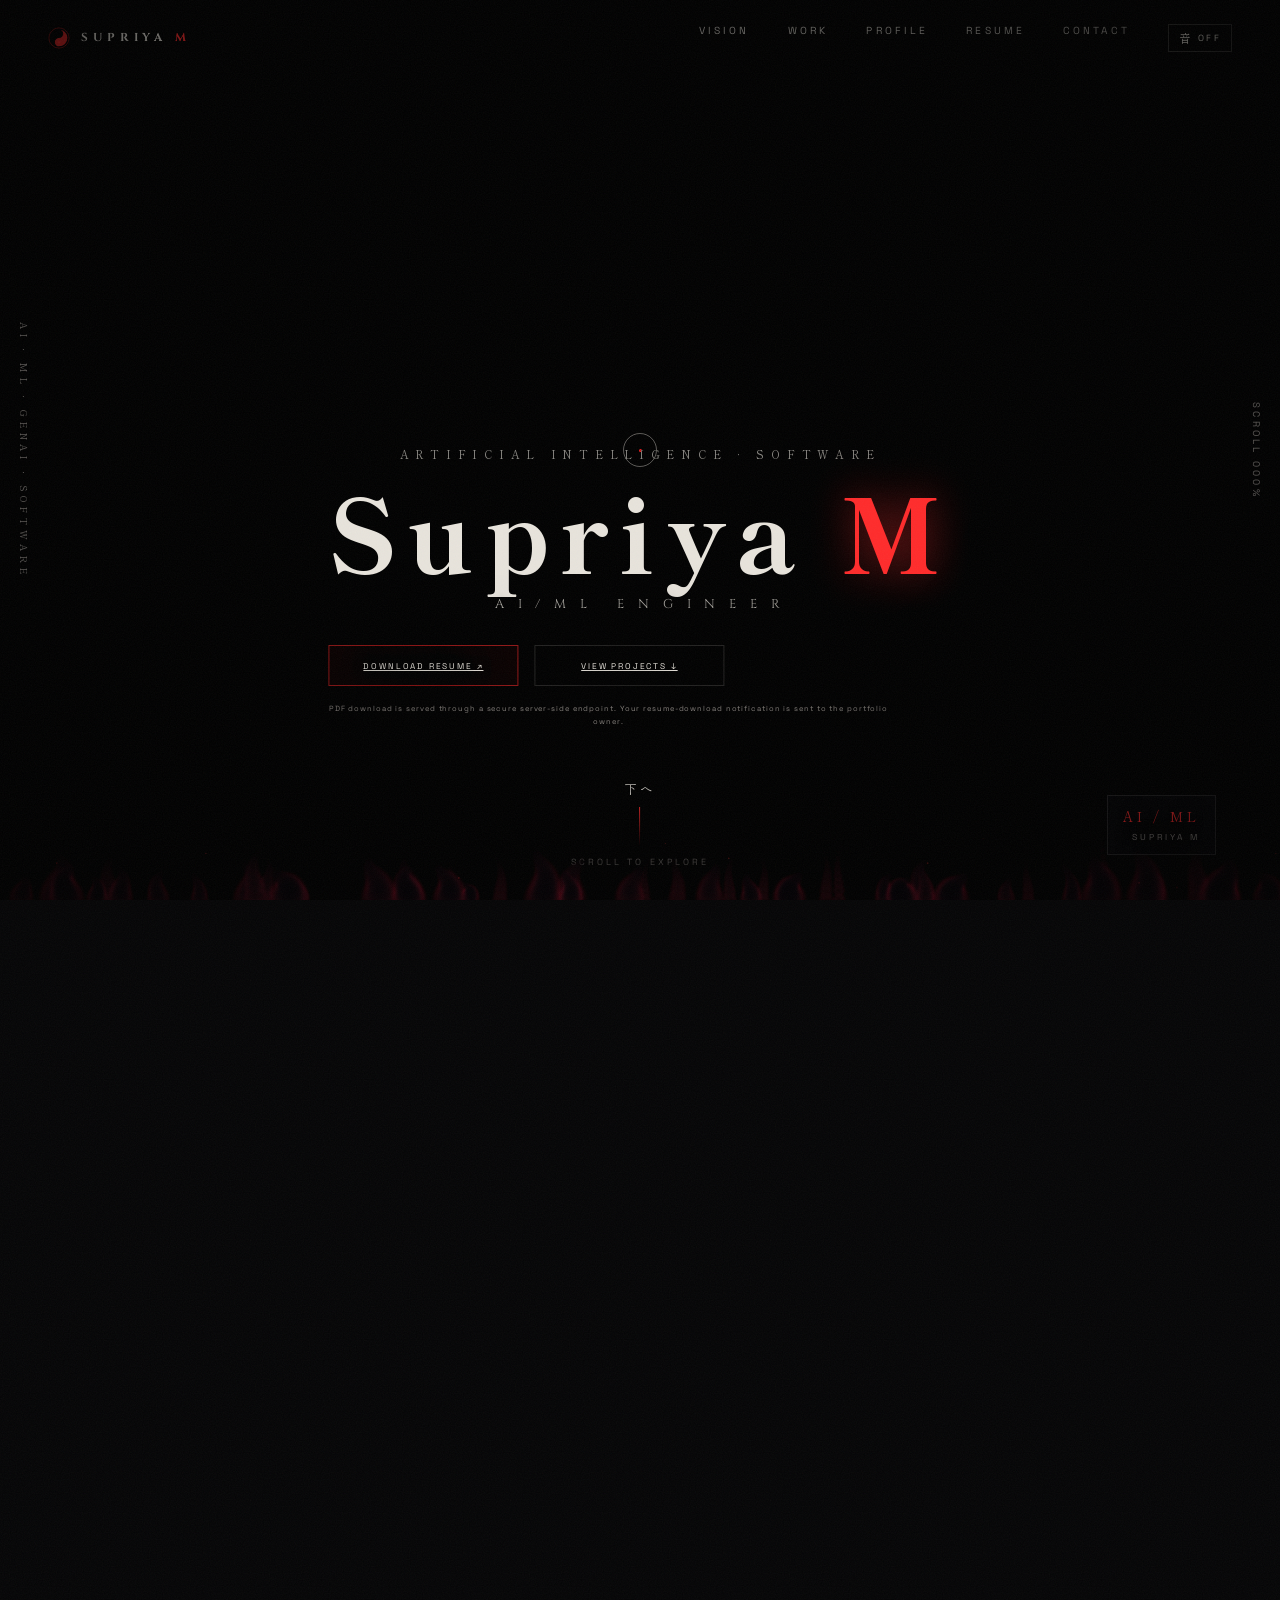
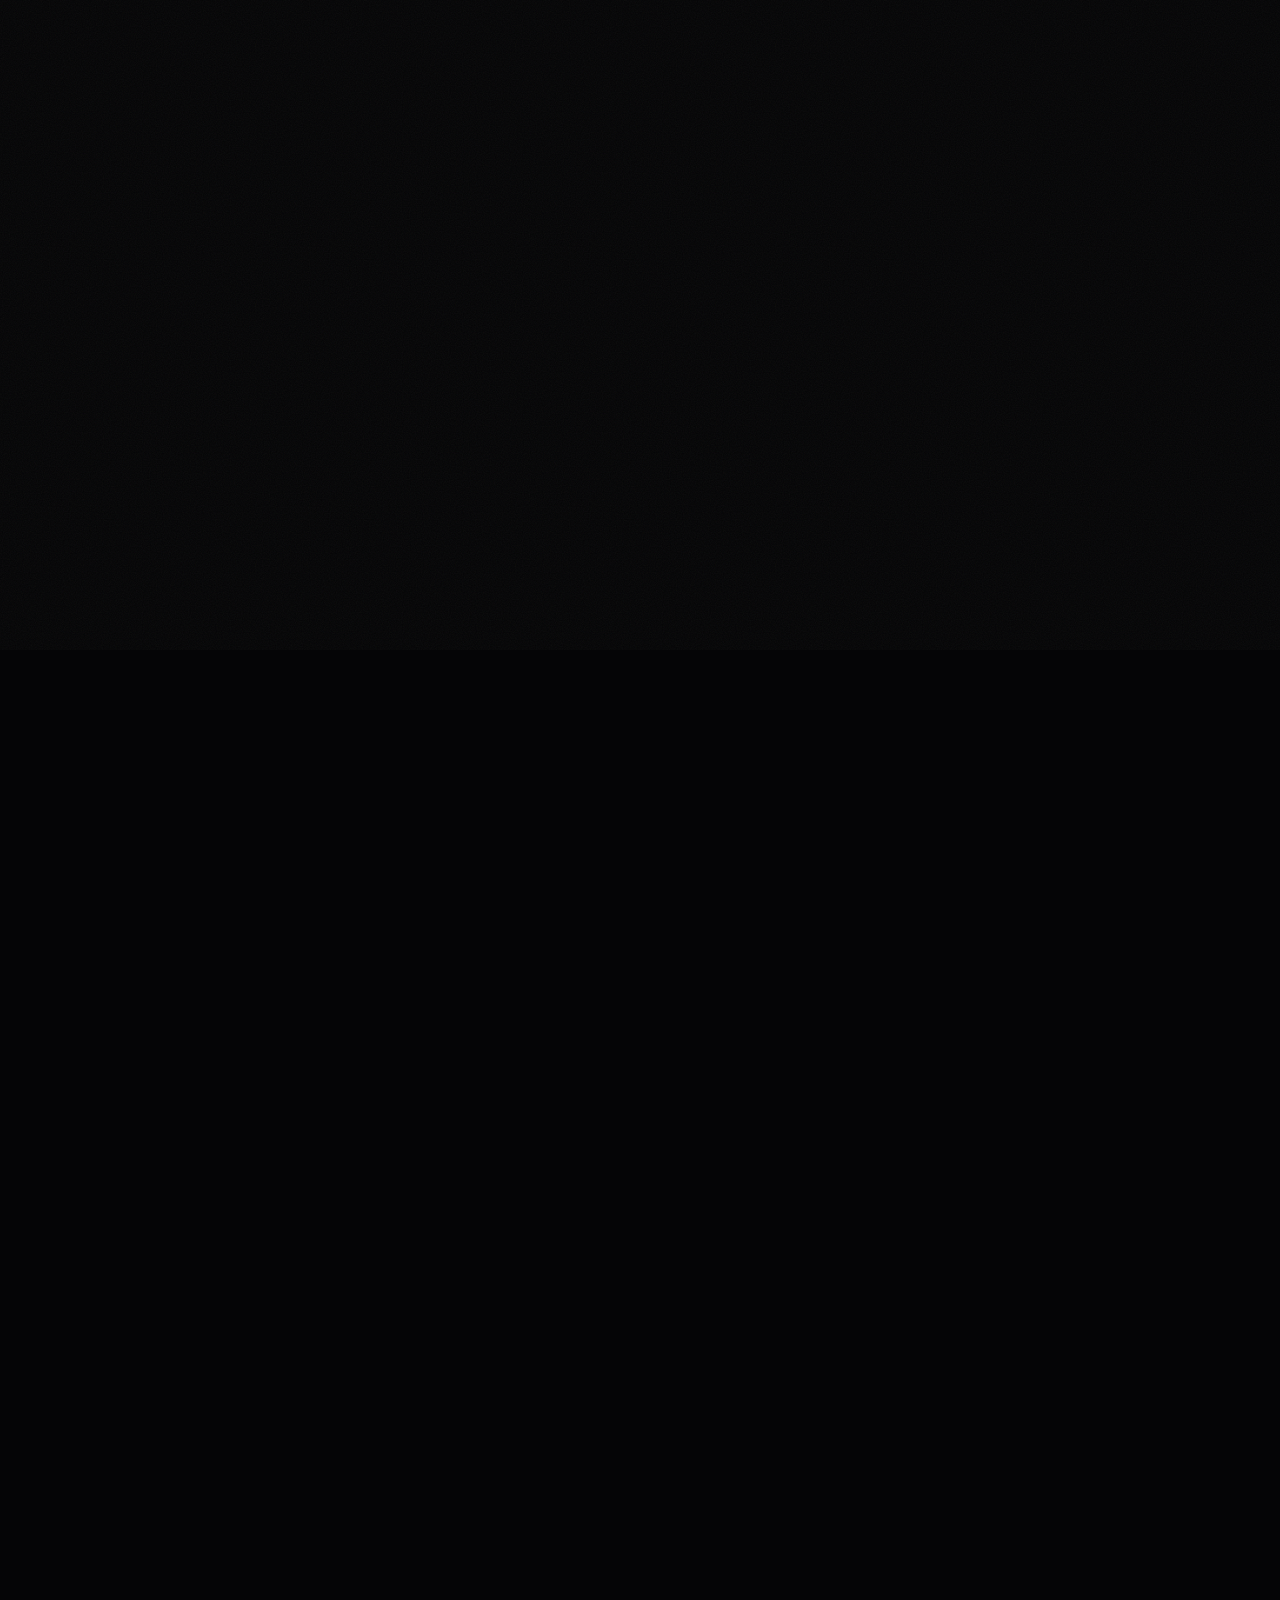
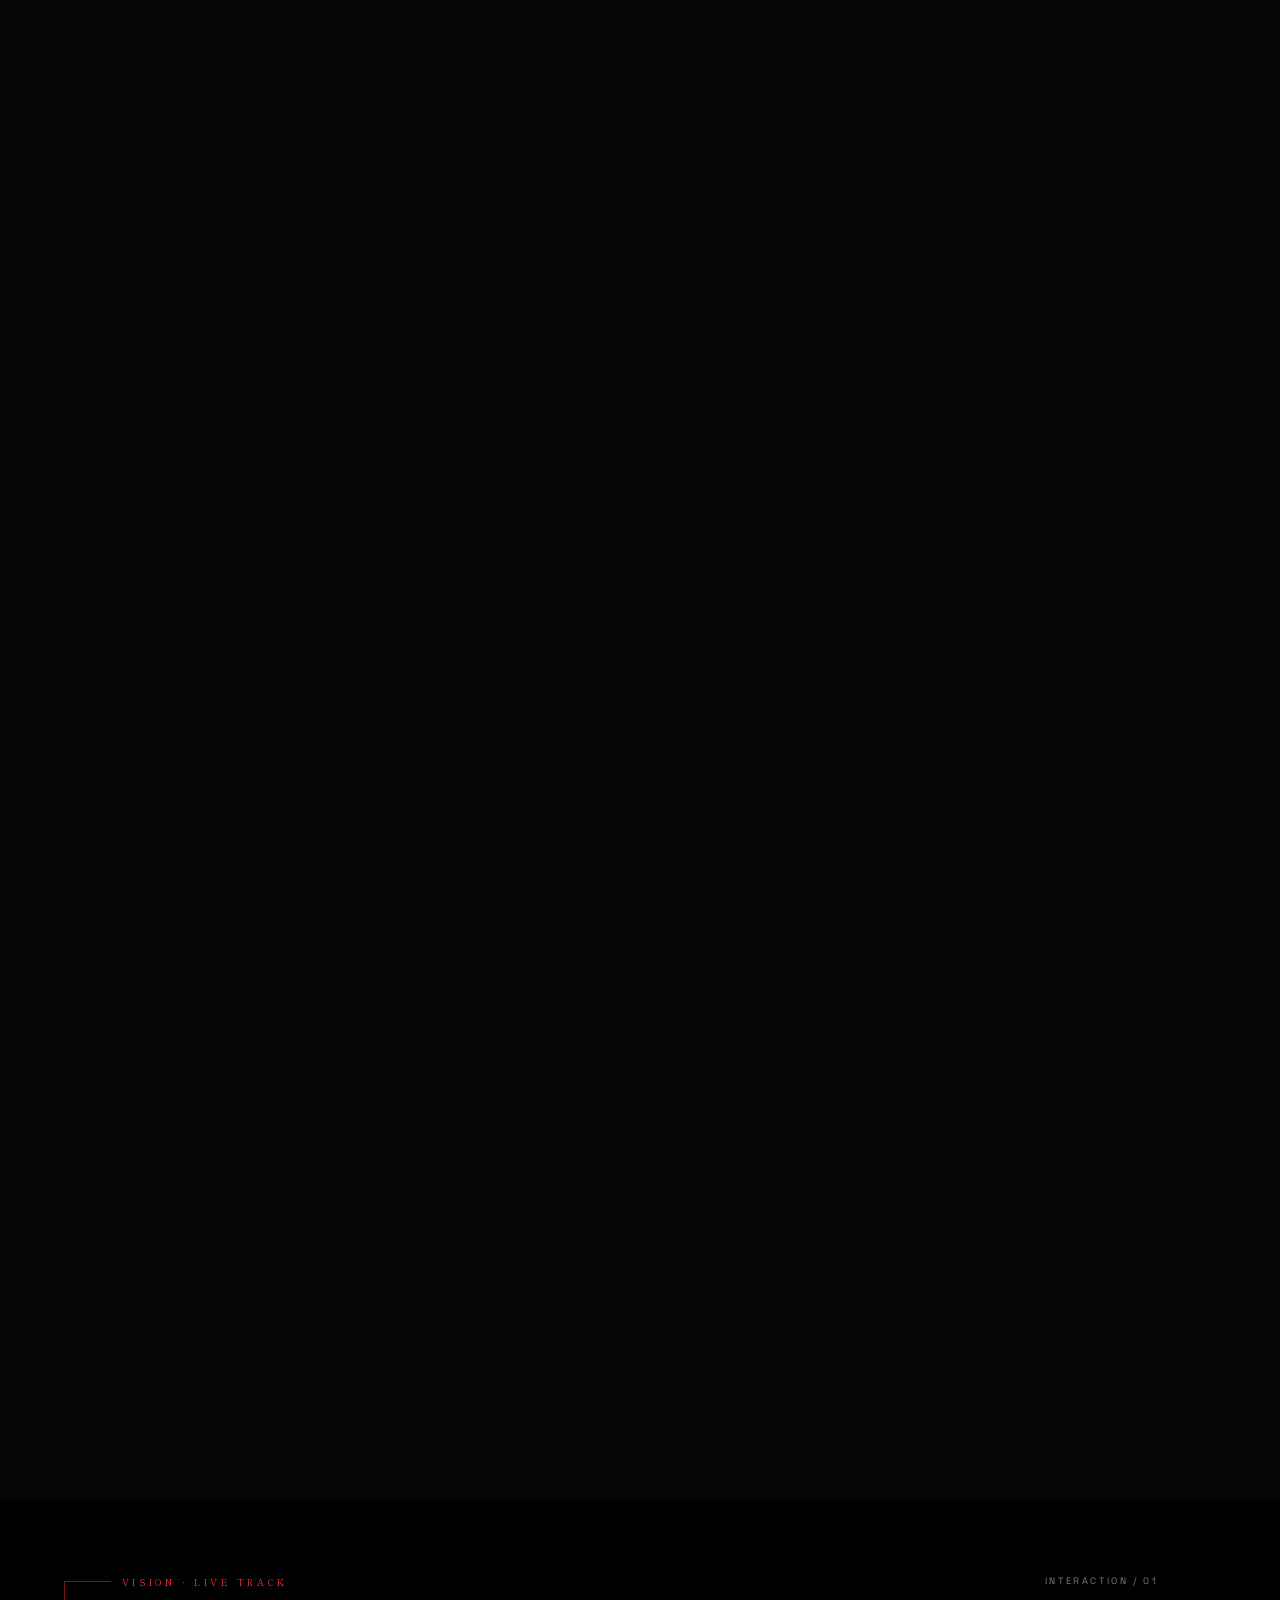
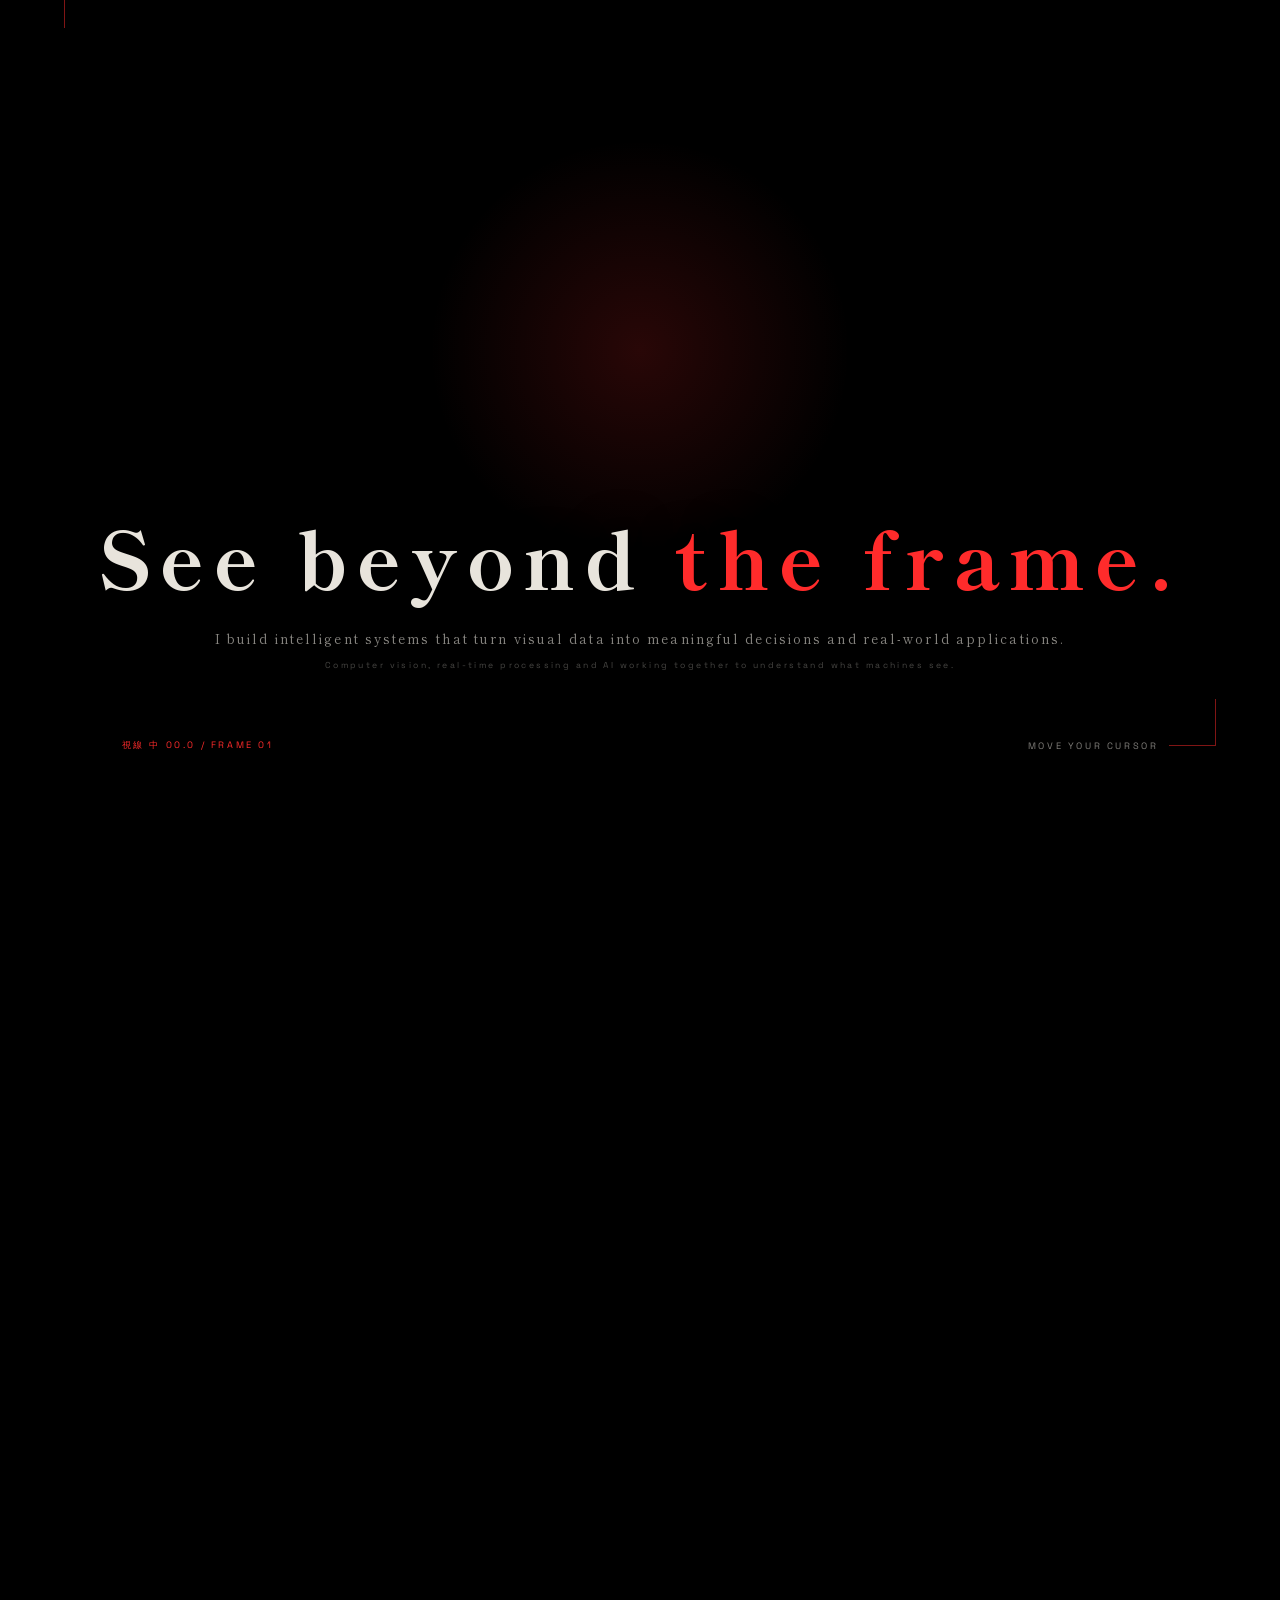
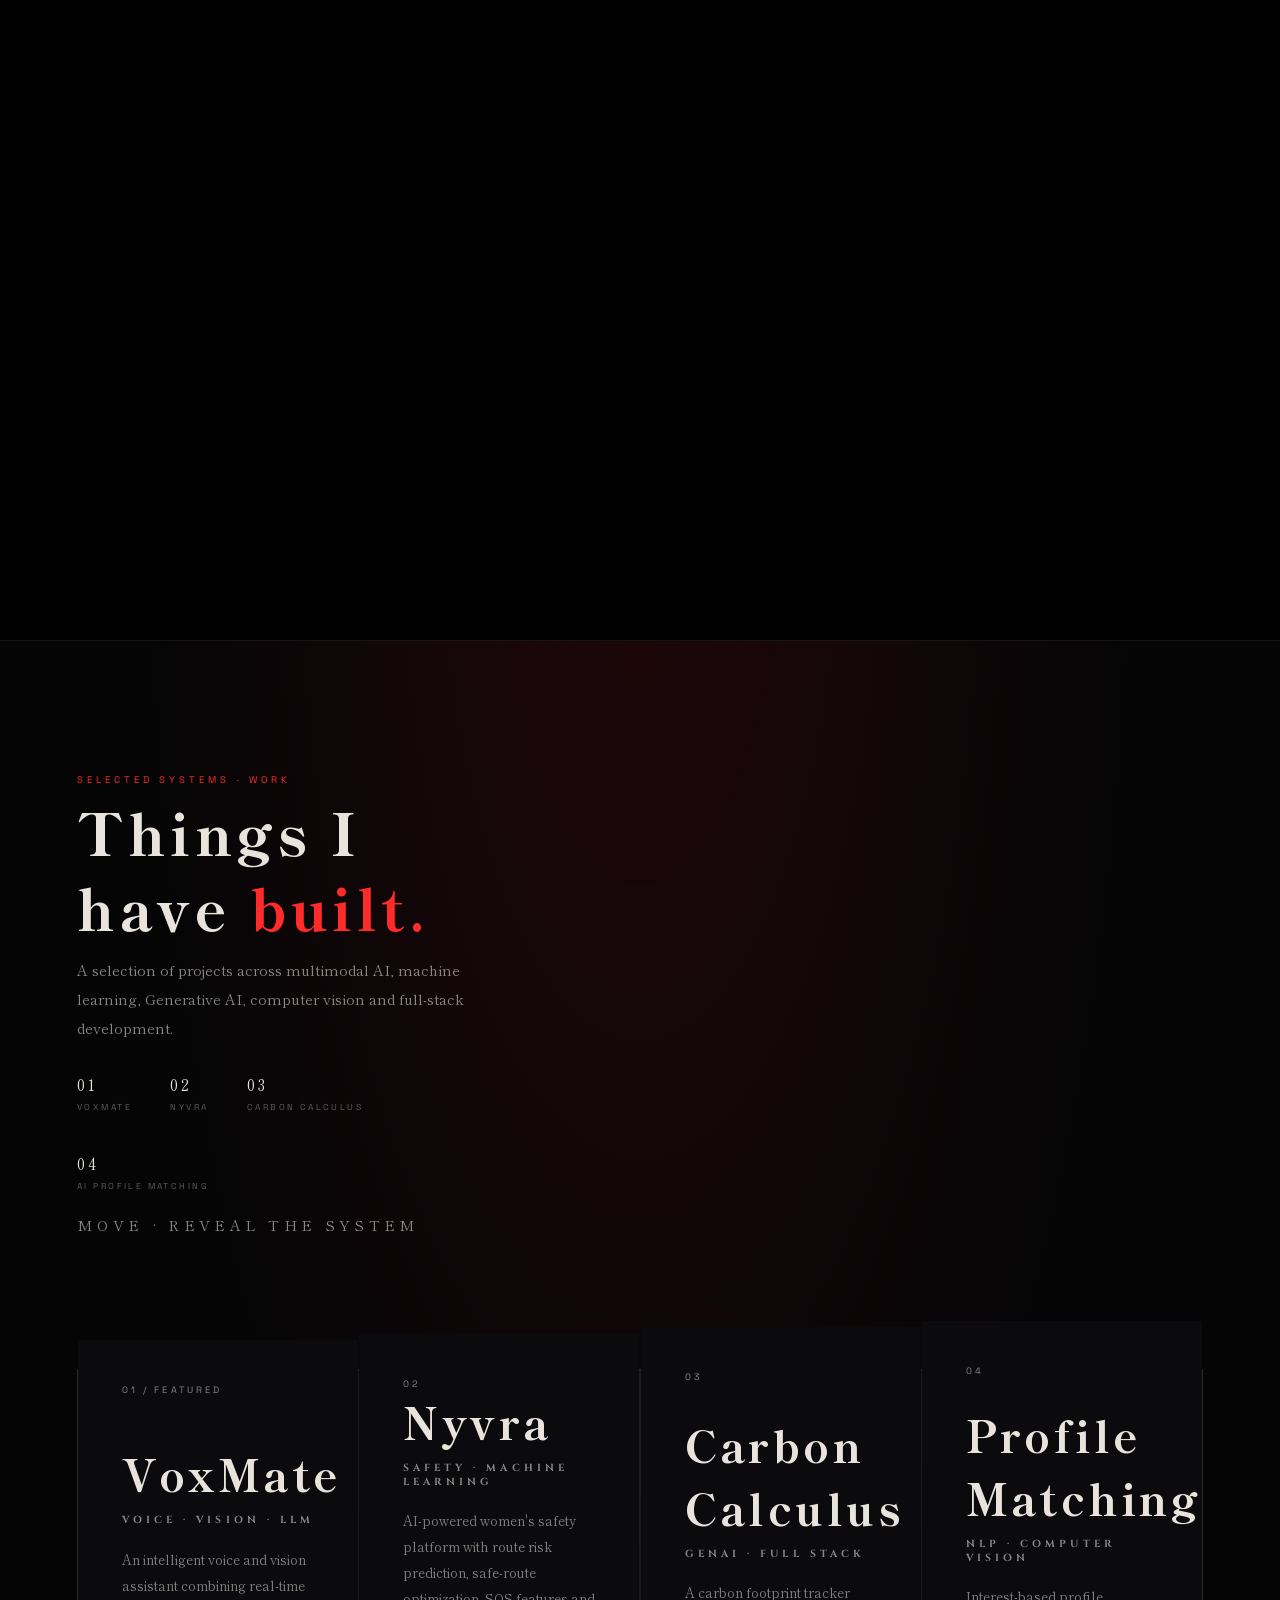
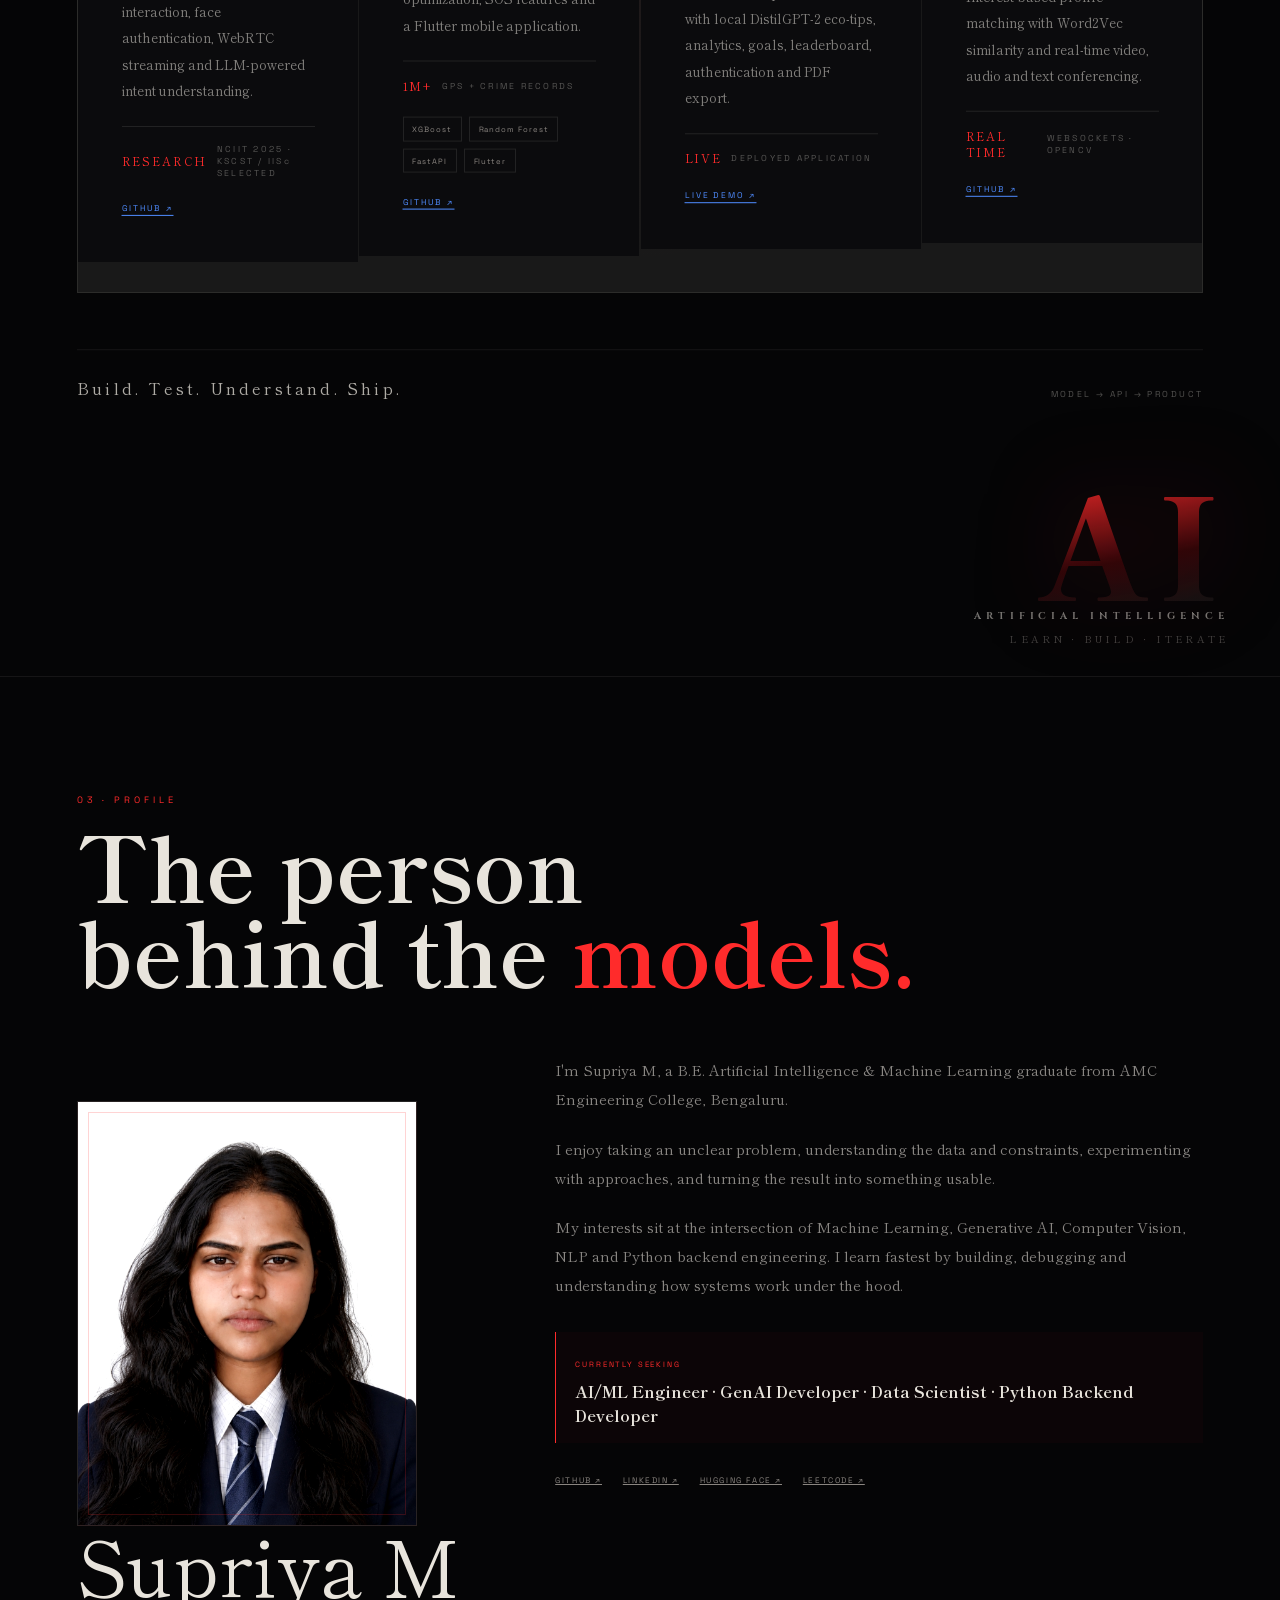
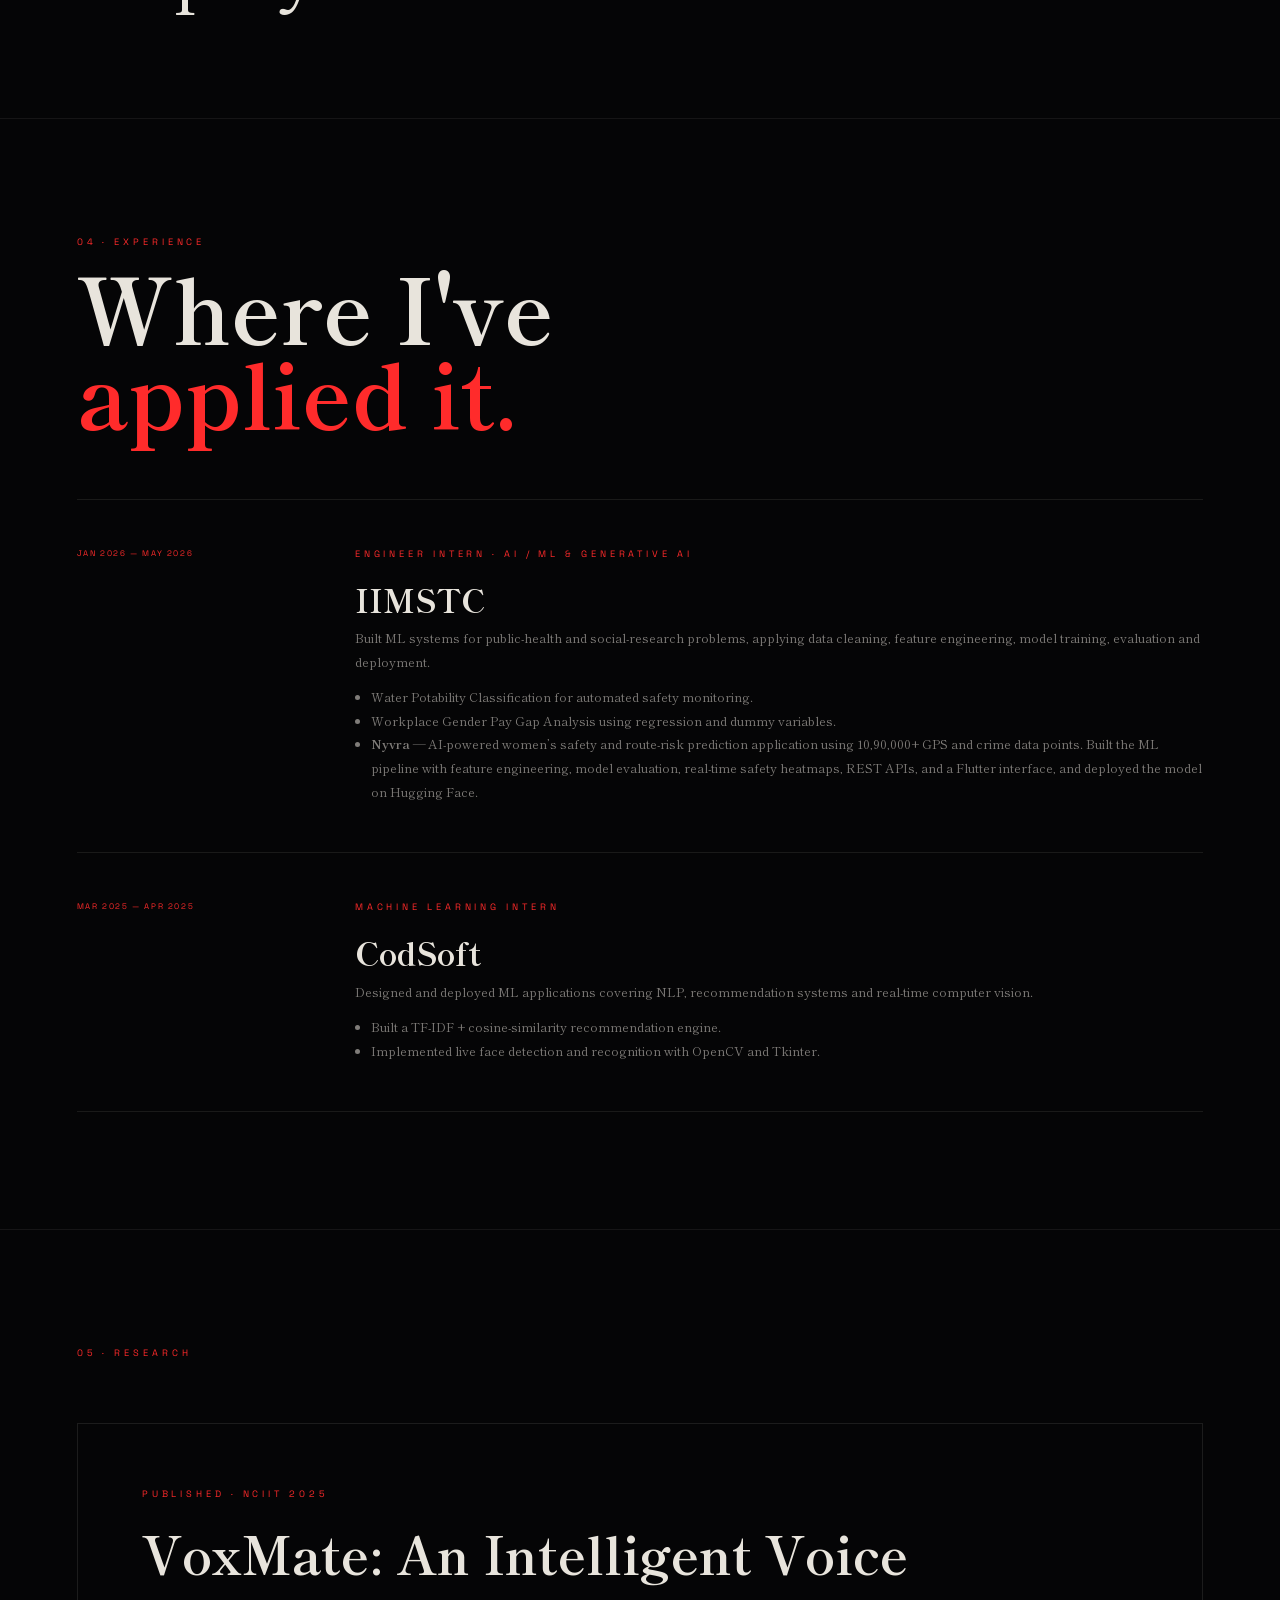
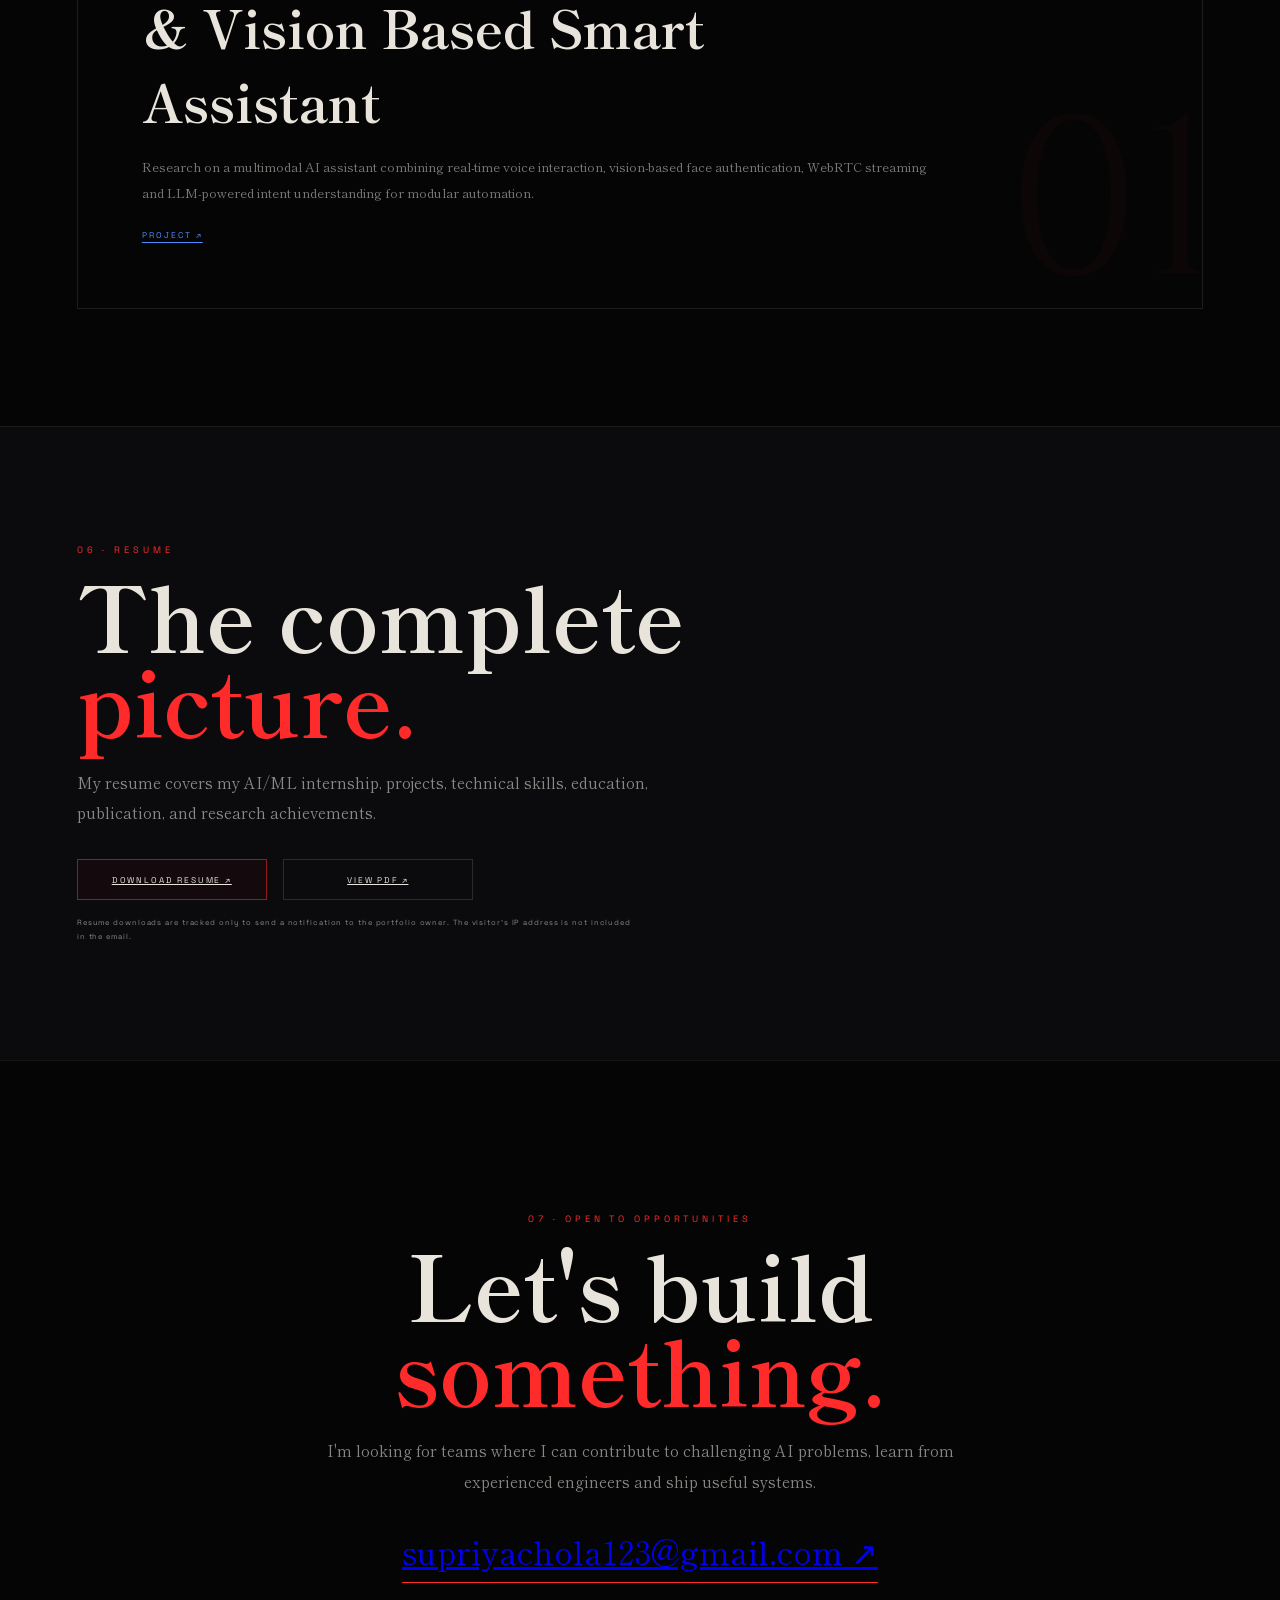
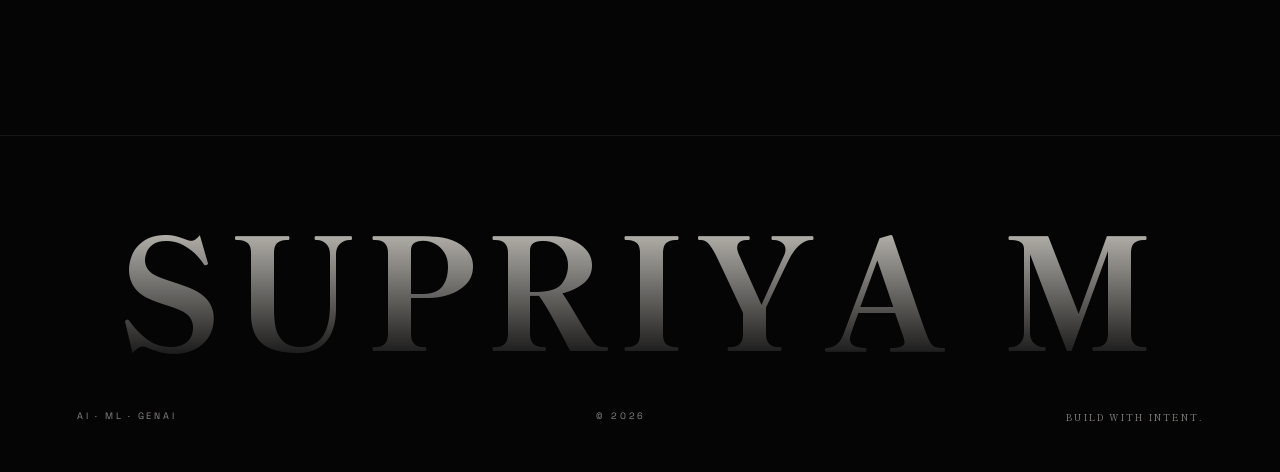
==== index.html @ 842343cf "Add files via upload" ====
<!DOCTYPE html>
<html lang="en">
<head>
  <meta charset="UTF-8" />
  <meta name="viewport" content="width=device-width, initial-scale=1" />
  <title>Supriya M - AI/ML Engineer & GenAI Developer</title>
  <meta name="description" content="Supriya M — AI/ML Engineer and Generative AI Developer building intelligent systems with Python, Machine Learning, GenAI, Computer Vision and NLP." />
  <link rel="preconnect" href="https://fonts.googleapis.com">
  <link rel="preconnect" href="https://fonts.gstatic.com" crossorigin>
  <link href="https://fonts.googleapis.com/css2?family=Shippori+Mincho:wght@400;600;800&family=Zen+Kaku+Gothic+New:wght@300;500;900&family=Cinzel:wght@400;700;900&family=Space+Grotesk:wght@300;400;500&display=swap" rel="stylesheet">
  <link rel="stylesheet" href="style.css" />
  <style>
    /* Portfolio additions — the original cinematic frame engine remains untouched. */
    .portfolio-section{position:relative;z-index:4;padding:clamp(6rem,13vh,10rem) clamp(1.4rem,6vw,6rem);background:var(--ink);border-top:1px solid rgba(232,228,220,.07)}
    .portfolio-wrap{max-width:1150px;margin:auto}
    .portfolio-kicker{font-family:var(--mono);font-size:.58rem;letter-spacing:.42em;color:var(--blood-hot);display:block;margin-bottom:1rem}
    .portfolio-title{font-family:var(--serif);font-size:clamp(3rem,7vw,6.5rem);line-height:.95;margin-bottom:1.5rem}
    .portfolio-title span{color:var(--blood-hot)}
    .portfolio-intro{max-width:650px;color:rgba(232,228,220,.58);font-family:var(--serif);font-size:.95rem;line-height:2}
    .portfolio-grid{display:grid;grid-template-columns:repeat(2,minmax(0,1fr));gap:1px;background:rgba(232,228,220,.09);border:1px solid rgba(232,228,220,.09);margin-top:4rem}
    .portfolio-card{background:var(--ink-2);padding:clamp(1.7rem,3vw,2.7rem);min-height:360px;position:relative;overflow:hidden;transition:background .45s var(--ease),transform .45s var(--ease)}
    .portfolio-card:hover{background:#100b0d;transform:translateY(-4px);z-index:2}
    .portfolio-card:after{content:'';position:absolute;inset:auto -20% -45% 20%;height:70%;background:radial-gradient(circle,rgba(192,18,31,.2),transparent 68%);pointer-events:none}
    .portfolio-card>*{position:relative;z-index:2}
    .portfolio-num{font-family:var(--mono);font-size:.55rem;letter-spacing:.3em;color:var(--smoke)}
    .portfolio-card h3{font-family:var(--serif);font-size:clamp(2rem,4vw,3.2rem);margin:3rem 0 .5rem;line-height:1}
    .portfolio-card .role{font-family:var(--display);font-size:.57rem;letter-spacing:.28em;color:var(--blood-hot)}
    .portfolio-card p{font-family:var(--serif);font-size:.8rem;line-height:2;color:rgba(232,228,220,.54);margin-top:1.2rem}
    .portfolio-tags{display:flex;flex-wrap:wrap;gap:.45rem;margin-top:1.4rem}
    .portfolio-tags span{font-family:var(--mono);font-size:.48rem;letter-spacing:.12em;color:var(--smoke);border:1px solid rgba(232,228,220,.1);padding:.4rem .55rem}
    .portfolio-link{display:inline-block;margin-top:1.5rem;font-family:var(--mono);font-size:.52rem;letter-spacing:.24em;color:#4f8cff;text-decoration:underline;text-decoration-thickness:1px;text-underline-offset:.28rem;border-bottom:0;padding-bottom:.3rem;transition:color .25s ease,opacity .25s ease}
    .portfolio-link:hover{color:#8ab4ff;opacity:1}
    .statline{display:flex;gap:1.8rem;flex-wrap:wrap;margin-top:1.4rem}
    .statline strong{display:block;font-family:var(--display);font-size:1.15rem;color:var(--bone)}
    .statline span{font-family:var(--mono);font-size:.48rem;letter-spacing:.14em;color:var(--smoke)}
    .profile-grid{display:grid;grid-template-columns:.75fr 1.25fr;gap:7vw;margin-top:4rem}
    .profile-big{font-family:var(--serif);font-size:clamp(2.8rem,6vw,6rem);line-height:.98}
    .profile-big span{color:var(--blood-hot)}
    .profile-photo{margin-top:2.8rem;width:min(100%,340px);aspect-ratio:4/5;overflow:hidden;border:1px solid rgba(232,228,220,.12);position:relative;background:linear-gradient(145deg,rgba(192,18,31,.08),rgba(255,255,255,.015))}
    .profile-photo::before{content:'';position:absolute;inset:10px;border:1px solid rgba(255,43,43,.2);pointer-events:none;z-index:2}
    .profile-photo img{width:100%;height:100%;display:block;object-fit:cover;filter:grayscale(.12) contrast(1.06);}
    .profile-photo .photo-placeholder{position:absolute;inset:0;display:grid;place-items:center;font-family:var(--mono);font-size:.5rem;letter-spacing:.28em;color:rgba(232,228,220,.35)}

    .profile-copy{color:rgba(232,228,220,.58);font-family:var(--serif);font-size:.9rem;line-height:2;margin-bottom:1.3rem}
    .profile-meta{border-left:1px solid var(--blood-hot);padding:1rem 1.2rem;margin-top:2rem;background:rgba(192,18,31,.035)}
    .profile-meta small{font-family:var(--mono);font-size:.48rem;letter-spacing:.24em;color:var(--blood-hot)}
    .profile-meta strong{display:block;font-family:var(--serif);font-size:1rem;margin-top:.45rem}
    .profile-links{display:flex;gap:1.3rem;flex-wrap:wrap;margin-top:2rem}
    .profile-links a{font-family:var(--mono);font-size:.5rem;letter-spacing:.2em;color:var(--smoke)}
    .profile-links a:hover{color:var(--blood-hot)}
    .experience-list{margin-top:4rem;border-top:1px solid rgba(232,228,220,.09)}
    .experience-item{display:grid;grid-template-columns:230px 1fr;gap:3rem;padding:3rem 0;border-bottom:1px solid rgba(232,228,220,.09)}
    .experience-date{font-family:var(--mono);font-size:.5rem;letter-spacing:.2em;color:var(--blood-hot)}
    .experience-item h3{font-family:var(--serif);font-size:2rem;margin:.35rem 0}
    .experience-item p,.experience-item li{font-family:var(--serif);font-size:.78rem;line-height:1.9;color:rgba(232,228,220,.54)}
    .experience-item ul{padding-left:1rem;margin-top:.7rem}
    .research-box{margin-top:4rem;border:1px solid rgba(232,228,220,.1);padding:clamp(2rem,5vw,4rem);position:relative;overflow:hidden}
    .research-box:after{content:'01';position:absolute;right:-1rem;bottom:-3rem;font-family:var(--display);font-size:14rem;color:rgba(255,43,43,.035)}
    .research-box h3{font-family:var(--serif);font-size:clamp(1.8rem,4vw,3.4rem);max-width:780px;margin:1rem 0}
    .research-box p{font-family:var(--serif);font-size:.8rem;line-height:2;color:rgba(232,228,220,.54);max-width:800px}
    .contact-section{text-align:center;min-height:75vh;display:grid;place-items:center}
    .contact-email{display:inline-block;font-family:var(--serif);font-size:clamp(1.2rem,3vw,2rem);margin-top:2rem;border-bottom:1px solid var(--blood-hot);padding-bottom:.5rem}
    .contact-email:hover{color:var(--blood-hot)}
    @media(max-width:820px){
      .portfolio-grid,.profile-grid{grid-template-columns:1fr}
      .experience-item{grid-template-columns:1fr;gap:1rem}
    }
  
    .resume-actions{display:flex;gap:1rem;flex-wrap:wrap;margin-top:2rem}
    .resume-btn{display:inline-flex;align-items:center;justify-content:center;gap:.65rem;
      min-width:190px;padding:.9rem 1.2rem;border:1px solid rgba(255,43,43,.55);
      color:var(--bone);font-family:var(--mono);font-size:.52rem;letter-spacing:.22em;
      text-transform:uppercase;background:rgba(192,18,31,.05);transition:all .35s var(--ease)}
    .resume-btn:hover{background:var(--blood);border-color:var(--blood-hot);color:#fff;transform:translateY(-2px)}
    .resume-btn--ghost{border-color:rgba(232,228,220,.15);background:transparent}
    .resume-note{font-family:var(--mono);font-size:.47rem;letter-spacing:.12em;color:var(--smoke);
      margin-top:1rem;line-height:1.8;max-width:560px}
    .resume-section{background:var(--ink-2)}
    .resume-section .portfolio-title{max-width:900px}

  </style>
</head>
<body>

<div class="loader" id="loader">
  <div class="loader__inner">
    <div class="loader__glyph">AI</div>
    <div class="loader__bar"><span id="loaderFill"></span></div>
    <div class="loader__meta">
      <span>SUPRIYA M / INITIALIZING</span>
      <span id="loaderPct">00</span>
    </div>
  </div>
</div>

<div class="grain" aria-hidden="true"></div>
<div class="vignette" aria-hidden="true"></div>
<div class="scanlines" aria-hidden="true"></div>

<div class="amaterasu-bed" aria-hidden="true"></div>
<canvas class="amaterasu" id="amaterasuCanvas" aria-hidden="true"></canvas>

<div class="storm" aria-hidden="true">
  <div class="storm__flash" id="stormFlash"></div>
  <svg class="storm__bolt" id="stormBolt" viewBox="0 0 1000 1000" preserveAspectRatio="none">
    <path id="boltPath" d="" fill="none" stroke="#fff" stroke-width="2" stroke-linejoin="round" stroke-linecap="round"/>
    <path id="boltGlow" d="" fill="none" stroke="#9fd8ff" stroke-width="9" stroke-linejoin="round" stroke-linecap="round" opacity=".45"/>
  </svg>
</div>

<div class="cursor" id="cursor" aria-hidden="true"><span></span></div>

<header class="chrome">
  <div class="chrome__mark">
    <svg viewBox="0 0 100 100" class="uchiwa" aria-hidden="true">
      <circle cx="50" cy="50" r="46" fill="none" stroke="currentColor" stroke-width="2"/>
      <path d="M50 12 A38 38 0 0 1 50 88 A19 19 0 0 1 50 50 A19 19 0 0 0 50 12Z" fill="currentColor" opacity=".9"/>
      <circle cx="50" cy="31" r="6" fill="var(--ink)"/>
      <circle cx="50" cy="69" r="6" fill="currentColor"/>
    </svg>
    <span>SUPRIYA <b style="color:var(--blood-hot)">M</b></span>
  </div>
  <nav class="chrome__nav">
    <a href="#eyes" data-jp="01">VISION</a>
    <a href="#jutsu" data-jp="02">WORK</a>
    <a href="#profile" data-jp="03">PROFILE</a>
    <a href="#resume" data-jp="04">RESUME</a>
    <a href="#end" data-jp="05">CONTACT</a>
    <button class="chrome__sound" id="soundToggle" type="button" aria-pressed="false" title="Toggle ambient thunder">
      <span class="chrome__sound-jp">音</span><span class="chrome__sound-state" id="soundState">OFF</span>
    </button>
  </nav>
</header>

<div class="rail rail--left" aria-hidden="true"><span>AI · ML · GENAI · SOFTWARE</span></div>
<div class="rail rail--right" aria-hidden="true"><span id="railScroll">SCROLL 000%</span></div>

<div class="hint" id="hint">
  <span class="hint__jp">下へ</span><span class="hint__line"></span>
  <span class="hint__en">SCROLL TO EXPLORE</span>
</div>

<main>

<section class="scrub" id="scrub">
  <div class="scrub__sticky">
    <canvas id="mainCanvas"></canvas>
    <div class="scrub__glow" id="scrubGlow"></div>

    <div class="phase" data-phase="0">
      <h1 class="phase__jp">静寂</h1>
      <p class="phase__en">THE BUILDER</p>
      <p class="phase__sub">From a blank screen to a working intelligent system that solve problems in the real world..</p>
    </div>
    <div class="phase" data-phase="1">
      <h2 class="phase__jp">覚醒</h2>
      <p class="phase__en">AI / ML</p>
      <p class="phase__sub">Machine learning, computer vision, NLP and data-driven problem solving.</p>
    </div>
    <div class="phase" data-phase="2">
      <h2 class="phase__jp">知能</h2>
      <p class="phase__en">GENERATIVE AI</p>
      <p class="phase__sub">LLMs, multimodal assistants, RAG and intelligent automation.</p>
    </div>
    <div class="phase" data-phase="3">
      <h2 class="phase__jp">実装</h2>
      <p class="phase__en">SHIP THE SYSTEM</p>
      <p class="phase__sub">Python backends, APIs and products that turn models into usable software.</p>
    </div>

    <div class="titleblock" id="titleblock">
      <p class="titleblock__kicker">ARTIFICIAL INTELLIGENCE · SOFTWARE</p>
      <h1 class="titleblock__jp">Supriya<span> M</span></h1>
      <p class="titleblock__en">A I / M L &nbsp; E N G I N E E R</p>
      <div class="resume-actions">
        <a class="resume-btn" href="/api/resume-download">DOWNLOAD RESUME ↗</a>
        <a class="resume-btn resume-btn--ghost" href="#jutsu">VIEW PROJECTS ↓</a>
      </div>
      <p class="resume-note">PDF download is served through a secure server-side endpoint. Your resume-download notification is sent to the portfolio owner.</p>
    </div>

    <canvas id="featherCanvas" class="feathers"></canvas>
  </div>
</section>

<section class="eyes" id="eyes">
  <div class="eyes__sticky">
    <canvas id="eyeCanvas"></canvas>
    <div class="eyes__flare" id="eyeFlare"></div>
    <div class="eyes__frame">
      <div class="eyes__label eyes__label--tl">VISION · LIVE TRACK</div>
      <div class="eyes__label eyes__label--tr">INTERACTION / 01</div>
      <div class="eyes__label eyes__label--bl" id="eyeReadout">GAZE LEFT 00.0 / FRAME 00</div>
      <div class="eyes__label eyes__label--br">MOVE YOUR CURSOR</div>
    </div>
    <div class="eyes__copy">
       <h2>See beyond <span>the frame.</span></h2>
       <p>I build intelligent systems that turn visual data into meaningful decisions and real-world applications.</p>
       <p class="eyes__note">Computer vision, real-time processing and AI working together to understand what machines see.</p>
    </div>
  </div>
</section>

<section class="jutsu" id="jutsu">
  <div class="jutsu__reveal" id="jutsuReveal" aria-hidden="true"></div>
  <div class="jutsu__rain" aria-hidden="true"></div>
  <canvas class="ghost" id="ghostCanvas" aria-hidden="true"></canvas>

  <div class="jutsu__inner">
    <div class="jutsu__head">
      <span class="eyebrow" data-px="0.10">SELECTED SYSTEMS · WORK</span>
      <h2 data-px="0.18">Things I<br>have <span style="color:var(--blood-hot)">built.</span></h2>
      <p data-px="0.26">A selection of projects across multimodal AI, machine learning, Generative AI, computer vision and full-stack development.</p>
      <div class="jutsu__meta" data-px="0.34">
        <span><i>01</i>VOXMATE</span>
        <span><i>02</i>NYVRA</span>
        <span><i>03</i>CARBON CALCULUS</span>
        <span><i>04</i>AI PROFILE MATCHING</span>
      </div>
      <p class="jutsu__hint" data-px="0.40">MOVE · REVEAL THE SYSTEM</p>
    </div>

    <div class="jutsu__grid">
      <article class="card" data-px="0.35">
        <span class="card__num">01 / FEATURED</span>
        <h3 class="card__jp">VoxMate</h3>
        <span class="card__ro">VOICE · VISION · LLM</span>
        <p class="card__txt">An intelligent voice and vision assistant combining real-time interaction, face authentication, WebRTC streaming and LLM-powered intent understanding.</p>
        <div class="card__foot"><i>RESEARCH</i> NCIIT 2025 · KSCST / IISc SELECTED</div>
        <a class="portfolio-link" href="https://github.com/supriyachola/Voxmate-An-Intelligent-voice-and-vision-assistant" target="_blank" rel="noopener">GITHUB ↗</a>
      </article>

      <article class="card" data-px="0.41">
        <span class="card__num">02</span>
        <h3 class="card__jp">Nyvra</h3>
        <span class="card__ro">SAFETY · MACHINE LEARNING</span>
        <p class="card__txt">AI-powered women's safety platform with route risk prediction, safe-route optimization, SOS features and a Flutter mobile application.</p>
        <div class="card__foot"><i>1M+</i> GPS + CRIME RECORDS</div>
        <div><span class="portfolio-tags"><span>XGBoost</span><span>Random Forest</span><span>FastAPI</span><span>Flutter</span></span></div>
        <a class="portfolio-link" href="https://github.com/supriyachola/Nyvra" target="_blank" rel="noopener">GITHUB ↗</a>
      </article>

      <article class="card" data-px="0.47">
        <span class="card__num">03</span>
        <h3 class="card__jp">Carbon Calculus</h3>
        <span class="card__ro">GENAI · FULL STACK</span>
        <p class="card__txt">A carbon footprint tracker with local DistilGPT-2 eco-tips, analytics, goals, leaderboard, authentication and PDF export.</p>
        <div class="card__foot"><i>LIVE</i> DEPLOYED APPLICATION</div>
        <a class="portfolio-link" href="https://serpents-carbonaware.netlify.app" target="_blank" rel="noopener">LIVE DEMO ↗</a>
      </article>

      <article class="card" data-px="0.53">
        <span class="card__num">04</span>
        <h3 class="card__jp">Profile Matching</h3>
        <span class="card__ro">NLP · COMPUTER VISION</span>
        <p class="card__txt">Interest-based profile matching with Word2Vec similarity and real-time video, audio and text conferencing.</p>
        <div class="card__foot"><i>REAL TIME</i> WEBSOCKETS · OPENCV</div>
        <a class="portfolio-link" href="https://github.com/supriyachola/AI-POWERED-CONNECTIONS-FOR-MATCHING-PROFILES" target="_blank" rel="noopener">GITHUB ↗</a>
      </article>
    </div>

    <div class="jutsu__foot" data-px="0.14">
      <span>Build. Test. Understand. Ship.</span>
      <span>MODEL → API → PRODUCT</span>
    </div>
  </div>

  <div class="jutsu__amaterasu" aria-hidden="true">
    <span class="jutsu__amaterasu-jp">AI</span>
    <span class="jutsu__amaterasu-ro">ARTIFICIAL INTELLIGENCE</span>
    <span class="jutsu__amaterasu-sub">LEARN · BUILD · ITERATE</span>
  </div>
</section>

<section class="portfolio-section" id="profile">
  <div class="portfolio-wrap">
    <span class="portfolio-kicker">03 · PROFILE</span>
    <h2 class="portfolio-title">The person<br>behind the <span>models.</span></h2>
    <div class="profile-grid">
      <div>
        <div class="profile-photo">
          <img src="assets/supriya.jpeg" alt="Supriya M" onerror="this.style.display='none';this.nextElementSibling.style.display='grid';">
          <div class="photo-placeholder" style="display:none">YOUR PORTRAIT · ASSET / SUPRIYA.JPG</div>
        </div>
        <div class="profile-big">Supriya M<br></div>
      </div>
      <div>
        <p class="profile-copy">I'm Supriya M, a B.E. Artificial Intelligence & Machine Learning graduate from AMC Engineering College, Bengaluru.</p>
        <p class="profile-copy">I enjoy taking an unclear problem, understanding the data and constraints, experimenting with approaches, and turning the result into something usable.</p>
        <p class="profile-copy">My interests sit at the intersection of Machine Learning, Generative AI, Computer Vision, NLP and Python backend engineering. I learn fastest by building, debugging and understanding how systems work under the hood.</p>
        <div class="profile-meta">
          <small>CURRENTLY SEEKING</small>
          <strong>AI/ML Engineer · GenAI Developer · Data Scientist · Python Backend Developer</strong>
        </div>
        <div class="profile-links">
          <a href="https://github.com/supriyachola" target="_blank" rel="noopener">GITHUB ↗</a>
          <a href="https://www.linkedin.com/in/supriyachola/" target="_blank" rel="noopener">LINKEDIN ↗</a>
          <a href="https://huggingface.co/supriyachola" target="_blank" rel="noopener">HUGGING FACE ↗</a>
          <a href="https://leetcode.com/u/supriyachola/" target="_blank" rel="noopener">LEETCODE ↗</a>
        </div>
      </div>
    </div>
  </div>
</section>

<section class="portfolio-section" id="experience">
  <div class="portfolio-wrap">
    <span class="portfolio-kicker">04 · EXPERIENCE</span>
    <h2 class="portfolio-title">Where I've<br><span>applied it.</span></h2>
    <div class="experience-list">
      <article class="experience-item">
        <div class="experience-date">JAN 2026 — MAY 2026</div>
        <div>
          <span class="portfolio-kicker">ENGINEER INTERN · AI / ML & GENERATIVE AI</span>
          <h3>IIMSTC</h3>
          <p>Built ML systems for public-health and social-research problems, applying data cleaning, feature engineering, model training, evaluation and deployment.</p>
          <ul>
            <li>Water Potability Classification for automated safety monitoring.</li>
            <li>Workplace Gender Pay Gap Analysis using regression and dummy variables.</li>
            <li><strong>Nyvra</strong> — AI-powered women’s safety and route-risk prediction application using 10,90,000+ GPS and crime data points. Built the ML pipeline with feature engineering, model evaluation, real-time safety heatmaps, REST APIs, and a Flutter interface, and deployed the model on Hugging Face.</li>
          </ul>
        </div>
      </article>
      <article class="experience-item">
        <div class="experience-date">MAR 2025 — APR 2025</div>
        <div>
          <span class="portfolio-kicker">MACHINE LEARNING INTERN</span>
          <h3>CodSoft</h3>
          <p>Designed and deployed ML applications covering NLP, recommendation systems and real-time computer vision.</p>
          <ul>
            <li>Built a TF-IDF + cosine-similarity recommendation engine.</li>
            <li>Implemented live face detection and recognition with OpenCV and Tkinter.</li>
          </ul>
        </div>
      </article>
    </div>
  </div>
</section>

<section class="portfolio-section" id="research">
  <div class="portfolio-wrap">
    <span class="portfolio-kicker">05 · RESEARCH</span>
    <div class="research-box">
      <span class="portfolio-kicker">PUBLISHED · NCIIT 2025</span>
      <h3>VoxMate: An Intelligent Voice & Vision Based Smart Assistant</h3>
      <p>Research on a multimodal AI assistant combining real-time voice interaction, vision-based face authentication, WebRTC streaming and LLM-powered intent understanding for modular automation.</p>
      <a class="portfolio-link" href="https://github.com/supriyachola/Voxmate-An-Intelligent-voice-and-vision-assistant" target="_blank" rel="noopener">PROJECT ↗</a>
    </div>
  </div>
</section>


<section class="portfolio-section resume-section" id="resume">
  <div class="portfolio-wrap">
    <span class="portfolio-kicker">06 · RESUME</span>
    <h2 class="portfolio-title">The complete<br><span>picture.</span></h2>
    <p class="portfolio-intro">
      My resume covers my AI/ML internship, projects, technical skills, education, publication,
      and research achievements.
    </p>
    <div class="resume-actions">
      <a class="resume-btn" href="/api/resume-download">DOWNLOAD RESUME ↗</a>
      <a class="resume-btn resume-btn--ghost" href="/Supriya_M_Resume.pdf" target="_blank" rel="noopener">VIEW PDF ↗</a>
    </div>
    <p class="resume-note">
      Resume downloads are tracked only to send a notification to the portfolio owner.
      The visitor's IP address is not included in the email.
    </p>
  </div>
</section>

<section class="portfolio-section contact-section" id="end">
  <div class="portfolio-wrap">
    <span class="portfolio-kicker">07 · OPEN TO OPPORTUNITIES</span>
    <h2 class="portfolio-title">Let's build<br><span>something.</span></h2>
    <p class="portfolio-intro" style="margin:auto">I'm looking for teams where I can contribute to challenging AI problems, learn from experienced engineers and ship useful systems.</p>
    <a class="contact-email" href="mailto:supriyachola123@gmail.com">supriyachola123@gmail.com ↗</a>
  </div>
</section>

<footer>
  <div class="footer__big">SUPRIYA M</div>
  <div class="footer__row">
    <span>AI · ML · GENAI</span>
    <span>© 2026</span>
    <span>BUILD WITH INTENT.</span>
  </div>
</footer>

</main>

<div class="sticky-badge" id="stickyBadge">
  <span class="sticky-badge__jp">AI / ML</span>
  <span class="sticky-badge__en">SUPRIYA M</span>
</div>

<script src="main.js"></script>
</body>
</html>
---- style.css ----
/* ═══════════════════════════════════════════
   UCHIHA ITACHI — 写輪眼
   ═══════════════════════════════════════════ */

:root{
  --ink:#050506;
  --ink-2:#0b0b0d;
  --bone:#e8e4dc;
  --smoke:#8a8580;
  --blood:#c0121f;
  --blood-hot:#ff2b2b;
  --ember:#ff6a3d;
  --serif:'Shippori Mincho', 'Yu Mincho', serif;
  --gothic:'Zen Kaku Gothic New', sans-serif;
  --display:'Cinzel', serif;
  --mono:'Space Grotesk', sans-serif;
  --ease:cubic-bezier(.22,1,.36,1);
}

*{margin:0;padding:0;box-sizing:border-box}
html{scroll-behavior:smooth}
body{
  background:var(--ink);
  color:var(--bone);
  font-family:var(--gothic);
  overflow-x:hidden;
  -webkit-font-smoothing:antialiased;
}
::selection{background:var(--blood);color:#fff}

/* ── scrollbar ── */
::-webkit-scrollbar{width:6px}
::-webkit-scrollbar-track{background:#000}
::-webkit-scrollbar-thumb{background:linear-gradient(var(--blood),#3a0409)}

/* ═══ PRELOADER ═══ */
.loader{
  position:fixed;inset:0;z-index:999;
  background:var(--ink);
  display:grid;place-items:center;
  transition:opacity .9s var(--ease), visibility .9s;
}
.loader.done{opacity:0;visibility:hidden}
.loader__inner{width:min(420px,72vw);text-align:center}
.loader__glyph{
  font-family:var(--serif);font-size:clamp(3rem,9vw,5.5rem);
  letter-spacing:.22em;color:var(--bone);
  text-shadow:0 0 40px rgba(255,43,43,.35);
  animation:pulseGlyph 2.4s ease-in-out infinite;
}
@keyframes pulseGlyph{
  0%,100%{opacity:.85;text-shadow:0 0 30px rgba(255,43,43,.25)}
  50%{opacity:1;text-shadow:0 0 70px rgba(255,43,43,.75)}
}
.loader__bar{
  height:1px;background:rgba(232,228,220,.14);
  margin:2.2rem 0 .9rem;overflow:hidden;
}
.loader__bar span{
  display:block;height:100%;width:0%;
  background:linear-gradient(90deg,var(--blood),var(--blood-hot));
  box-shadow:0 0 14px var(--blood-hot);
  transition:width .25s linear;
}
.loader__meta{
  display:flex;justify-content:space-between;
  font-family:var(--mono);font-size:.62rem;
  letter-spacing:.3em;color:var(--smoke);
}

/* ═══ AMBIENT ═══ */
.grain{
  position:fixed;inset:-150%;z-index:400;pointer-events:none;
  opacity:.05;
  background-image:url("data:image/svg+xml,%3Csvg xmlns='http://www.w3.org/2000/svg' width='260' height='260'%3E%3Cfilter id='n'%3E%3CfeTurbulence type='fractalNoise' baseFrequency='.85' numOctaves='3'/%3E%3C/filter%3E%3Crect width='100%25' height='100%25' filter='url(%23n)'/%3E%3C/svg%3E");
  animation:grainShift 700ms steps(4) infinite;
}
@keyframes grainShift{
  0%{transform:translate(0,0)}25%{transform:translate(-3%,2%)}
  50%{transform:translate(2%,-3%)}75%{transform:translate(-2%,-2%)}
  100%{transform:translate(3%,3%)}
}
.vignette{
  position:fixed;inset:0;z-index:390;pointer-events:none;
  background:radial-gradient(ellipse at center,transparent 38%,rgba(0,0,0,.72) 100%);
}
/* .scanlines{
  position:fixed;inset:0;z-index:395;pointer-events:none;opacity:.35;
  background:repeating-linear-gradient(180deg,rgba(0,0,0,0) 0 2px,rgba(0,0,0,.22) 2px 3px);
  mix-blend-mode:multiply;
} */

/* ═══ AMATERASU — 黒炎 ═══ */
/* Black fire eats the bottom hem of the viewport. The band is 8% tall; the
   flames are drawn inside it, so nothing above the hem is ever obscured. */
.amaterasu{
  position:fixed;left:0;right:0;bottom:0;z-index:305;
  width:100%;height:8vh;min-height:46px;pointer-events:none;
}
/* the hem sits under the flames so their black bodies have something to
   climb out of instead of floating on the page */
.amaterasu-bed{
  position:fixed;left:0;right:0;bottom:0;z-index:304;
  height:8vh;min-height:46px;pointer-events:none;
  /* kept light enough that copy scrolling through the hem stays readable */
  background:linear-gradient(0deg,
    rgba(0,0,0,.82) 0%,rgba(0,0,0,.5) 40%,rgba(0,0,0,.18) 72%,transparent 100%);
}

/* ═══ STORM ═══ */
.storm{position:fixed;inset:0;z-index:380;pointer-events:none}
.storm__flash{
  position:absolute;inset:0;opacity:0;
  background:
    radial-gradient(ellipse 90% 60% at var(--bx,50%) -12%,rgba(198,228,255,.92),rgba(150,190,235,.28) 42%,transparent 72%),
    linear-gradient(180deg,rgba(210,232,255,.5),transparent 58%);
  mix-blend-mode:screen;
  will-change:opacity;
}
.storm__bolt{
  position:absolute;inset:0;width:100%;height:100%;opacity:0;
  filter:drop-shadow(0 0 14px rgba(180,220,255,.95)) drop-shadow(0 0 42px rgba(120,180,255,.6));
  mix-blend-mode:screen;will-change:opacity;
}

/* ═══ CURSOR ═══ */
.cursor{
  position:fixed;top:0;left:0;z-index:500;pointer-events:none;
  width:34px;height:34px;margin:-17px 0 0 -17px;
  border:1px solid rgba(232,228,220,.4);border-radius:50%;
  transition:width .35s var(--ease),height .35s var(--ease),
             margin .35s var(--ease),border-color .35s,background .35s;
  mix-blend-mode:difference;
}
.cursor span{
  position:absolute;inset:0;margin:auto;
  width:3px;height:3px;border-radius:50%;background:var(--blood-hot);
}
.cursor.hot{
  width:70px;height:70px;margin:-35px 0 0 -35px;
  border-color:var(--blood-hot);background:rgba(192,18,31,.08);
}
@media (hover:none){.cursor{display:none}}

/* ═══ CHROME ═══ */
.chrome{
  position:fixed;top:0;left:0;right:0;z-index:300;
  display:flex;align-items:center;justify-content:space-between;
  padding:1.5rem clamp(1.1rem,4vw,3rem);
  text-shadow:0 2px 22px rgba(0,0,0,.95);
}
.chrome__mark{display:flex;align-items:center;gap:.7rem;color:var(--bone)}
.uchiwa{width:22px;height:22px;color:var(--blood-hot);animation:spinSlow 24s linear infinite}
@keyframes spinSlow{to{transform:rotate(360deg)}}
.chrome__mark span{
  font-family:var(--display);font-size:.72rem;
  letter-spacing:.42em;font-weight:700;
}
.chrome__nav{display:flex;gap:clamp(1rem,3vw,2.4rem)}
.chrome__nav a{
  position:relative;text-decoration:none;color:var(--bone);
  font-family:var(--mono);font-size:.64rem;letter-spacing:.3em;
  opacity:.65;transition:opacity .3s;
}
.chrome__nav a::before{
  content:attr(data-jp);
  position:absolute;left:50%;top:-1.05rem;transform:translateX(-50%) translateY(4px);
  font-family:var(--serif);font-size:.7rem;color:var(--blood-hot);
  opacity:0;transition:.35s var(--ease);
}
.chrome__nav a:hover{opacity:1}
.chrome__nav a:hover::before{opacity:1;transform:translateX(-50%) translateY(0)}
.chrome__sound{
  display:flex;align-items:center;gap:.45rem;cursor:pointer;
  background:none;border:1px solid rgba(232,228,220,.22);
  padding:.3rem .6rem;color:var(--bone);
  font-family:var(--mono);font-size:.56rem;letter-spacing:.28em;
  transition:border-color .35s,color .35s,background .35s;
}
.chrome__sound-jp{font-family:var(--serif);letter-spacing:0;font-size:.72rem}
.chrome__sound:hover{border-color:rgba(255,43,43,.7)}
.chrome__sound[aria-pressed="true"]{
  border-color:var(--blood-hot);color:var(--blood-hot);
  background:rgba(192,18,31,.12);
}

/* ═══ SIDE RAILS ═══ */
.rail{
  position:fixed;top:0;bottom:0;z-index:300;width:clamp(1.1rem,4vw,3rem);
  display:grid;place-items:center;pointer-events:none;
  text-shadow:0 2px 22px rgba(0,0,0,.95);
}
.rail--left{left:0}
.rail--right{right:0}
.rail span{
  writing-mode:vertical-rl;
  font-family:var(--mono);font-size:.6rem;letter-spacing:.34em;
  color:var(--smoke);white-space:nowrap;
}
.rail--left span{font-family:var(--serif);letter-spacing:.5em}

/* ═══ SCROLL HINT ═══ */
.hint{
  position:fixed;left:50%;bottom:2rem;transform:translateX(-50%);
  z-index:300;display:flex;flex-direction:column;align-items:center;gap:.55rem;
  transition:opacity .6s;text-shadow:0 2px 22px rgba(0,0,0,.95);
}
.hint.hide{opacity:0}
.hint__jp{font-family:var(--serif);font-size:.78rem;letter-spacing:.3em;color:var(--bone)}
.hint__line{
  width:1px;height:40px;
  background:linear-gradient(var(--blood-hot),transparent);
  animation:drip 2s var(--ease) infinite;
}
@keyframes drip{
  0%{transform:scaleY(0);transform-origin:top;opacity:0}
  40%{transform:scaleY(1);opacity:1}
  100%{transform:scaleY(1);transform-origin:bottom;opacity:0}
}
.hint__en{font-family:var(--mono);font-size:.56rem;letter-spacing:.34em;color:var(--smoke)}

/* ═══ STICKY BADGE — pinned 10% from bottom-right ═══ */
.sticky-badge{
  position:fixed;right:5%;bottom:5%;z-index:310;
  display:flex;flex-direction:column;align-items:flex-end;gap:.3rem;
  padding:.7rem .95rem;
  border:1px solid rgba(232,228,220,.14);
  background:rgba(11,11,13,.72);
  backdrop-filter:blur(6px);
  text-shadow:0 2px 22px rgba(0,0,0,.95);
  transition:border-color .5s var(--ease),transform .5s var(--ease);
}
.sticky-badge:hover{border-color:var(--blood-hot);transform:translateY(-3px)}
.sticky-badge__jp{
  font-family:var(--serif);font-size:.82rem;letter-spacing:.3em;
  color:var(--blood-hot);
}
.sticky-badge__en{
  font-family:var(--mono);font-size:.54rem;letter-spacing:.34em;color:var(--smoke);
}
@media (max-width:720px){
  .sticky-badge{right:5%;bottom:5%}
}

/* ═══════════ ACT I — SCRUB ═══════════ */
.scrub{height:700vh;position:relative}
.scrub__sticky{
  position:sticky;top:0;height:100vh;width:100%;
  overflow:hidden;background:#000;
}
#mainCanvas{
  position:absolute;inset:0;width:100%;height:100%;
  display:block;
  filter:contrast(1.06) saturate(1.05);
}
.scrub__glow{
  position:absolute;inset:0;pointer-events:none;opacity:0;
  background:radial-gradient(circle at 50% 44%,rgba(255,43,43,.32),transparent 46%);
  mix-blend-mode:screen;
}
.feathers{position:absolute;inset:0;width:100%;height:100%;pointer-events:none;z-index:2}
/* scrim guarantees caption contrast over the brightest frames */
.scrub__sticky::after{
  content:'';position:absolute;inset:0;z-index:1;pointer-events:none;
  background:
    linear-gradient(90deg,rgba(0,0,0,.78) 0%,rgba(0,0,0,.42) 30%,transparent 56%),
    linear-gradient(0deg,rgba(0,0,0,.72) 0%,transparent 42%),
    linear-gradient(180deg,rgba(0,0,0,.6) 0%,transparent 22%);
}

/* phase captions */
.phase{
  position:absolute;left:clamp(2rem,7vw,7rem);top:50%;
  transform:translateY(calc(-50% + var(--y,0px)));
  opacity:0;pointer-events:none;max-width:min(30ch,42vw);
  z-index:3;text-shadow:0 2px 34px rgba(0,0,0,.95),0 0 8px rgba(0,0,0,.7);
}
.phase__jp{
  font-family:var(--serif);font-weight:800;
  font-size:clamp(3rem,7.5vw,7rem);line-height:.92;
  letter-spacing:.06em;
}
.phase__en{
  font-family:var(--display);font-weight:700;
  font-size:clamp(.66rem,1.05vw,.82rem);letter-spacing:.36em;
  margin:1rem 0 .8rem;color:var(--blood-hot);white-space:nowrap;
}
.phase__sub{
  font-family:var(--serif);font-size:clamp(.76rem,1.05vw,.92rem);
  line-height:1.9;color:rgba(232,228,220,.72);
}

/* title lockup */
.titleblock{
  position:absolute;left:50%;bottom:19vh;transform:translateX(-50%);
  text-align:center;pointer-events:none;z-index:3;
  text-shadow:0 2px 40px rgba(0,0,0,.95),0 0 10px rgba(0,0,0,.8);
}
.titleblock__kicker{
  font-family:var(--serif);font-size:.7rem;letter-spacing:.6em;
  color:rgba(232,228,220,.6);margin-bottom:1rem;
}
.titleblock__jp{
  font-family:var(--serif);font-weight:800;
  font-size:clamp(2.6rem,8vw,6.4rem);line-height:1;
  letter-spacing:.1em;
}
.titleblock__jp span{
  color:var(--blood-hot);
  text-shadow:0 0 44px rgba(255,43,43,.55);
}
.titleblock__en{
  font-family:var(--display);font-weight:400;
  font-size:clamp(.6rem,1.2vw,.8rem);letter-spacing:.42em;
  margin-top:1rem;color:rgba(232,228,220,.7);
}

/* ═══════════ ACT II — EYES ═══════════ */
.eyes{height:260vh;position:relative;background:#000}
.eyes__sticky{
  position:sticky;top:0;height:100vh;width:100%;
  overflow:hidden;display:grid;place-items:center;
}
/* deliberately static — only the frame changes, never the framing */
#eyeCanvas{
  position:absolute;top:50%;left:50%;
  width:100%;height:100%;
  transform:translate(-50%,-50%);
  filter:contrast(1.1) saturate(1.15);
}
.eyes__flare{
  position:absolute;inset:0;pointer-events:none;
  background:radial-gradient(circle 300px at var(--mx,50%) var(--my,50%),
             rgba(255,43,43,.16),transparent 70%);
  mix-blend-mode:screen;
}
.eyes__frame{
  position:absolute;pointer-events:none;
  top:clamp(4.6rem,9vh,6.4rem);bottom:clamp(2.6rem,6vh,4rem);
  left:clamp(2.6rem,5vw,4.2rem);right:clamp(2.6rem,5vw,4.2rem);
}
.eyes__frame::before,.eyes__frame::after{
  content:'';position:absolute;width:46px;height:46px;
  border:1px solid rgba(255,43,43,.5);
}
.eyes__frame::before{top:0;left:0;border-right:0;border-bottom:0}
.eyes__frame::after{bottom:0;right:0;border-left:0;border-top:0}
.eyes__label{
  position:absolute;font-family:var(--mono);
  font-size:.58rem;letter-spacing:.28em;color:rgba(232,228,220,.55);
}
.eyes__label--tl{top:-.4rem;left:3.6rem;font-family:var(--serif);letter-spacing:.4em;color:var(--blood-hot)}
.eyes__label--tr{top:-.4rem;right:3.6rem}
.eyes__label--bl{bottom:-.4rem;left:3.6rem;color:var(--blood-hot)}
.eyes__label--br{bottom:-.4rem;right:3.6rem}
.eyes__copy{
  position:relative;z-index:3;text-align:center;
  transform:translateY(26vh);
  text-shadow:0 2px 40px rgba(0,0,0,.95),0 0 12px rgba(0,0,0,.85);
}
.eyes__copy h2{
  font-family:var(--serif);font-weight:800;
  font-size:clamp(2.4rem,6.5vw,5rem);letter-spacing:.12em;
}
.eyes__copy h2 span{color:var(--blood-hot)}
.eyes__copy p{
  font-family:var(--serif);font-size:.82rem;letter-spacing:.16em;
  color:rgba(232,228,220,.6);margin-top:1rem;
}
.eyes__note{
  font-family:var(--mono)!important;font-size:.54rem!important;
  letter-spacing:.28em!important;color:rgba(232,228,220,.3)!important;
  margin-top:.7rem!important;
}

/* ═══════════ ACT III — JUTSU ═══════════ */
.jutsu{
  position:relative;isolation:isolate;overflow:hidden;
  padding:clamp(7rem,16vh,12rem) clamp(1.4rem,6vw,6rem) clamp(13rem,30vh,21rem);
  background:
    radial-gradient(ellipse at 50% -10%,rgba(192,18,31,.14),transparent 55%),
    var(--ink);
  border-top:1px solid rgba(232,228,220,.07);
}
.jutsu__inner{position:relative;z-index:3}

/* background plate that the ghost cursor burns open */
.jutsu__reveal{
  position:absolute;inset:0;z-index:0;pointer-events:none;
  background:url("frames/storm.jpg") center/cover no-repeat;
  opacity:0;transition:opacity .8s var(--ease);
  /* the hole follows the pointer; radius grows on card hover */
  -webkit-mask-image:radial-gradient(circle var(--r,280px) at var(--rx,50%) var(--ry,50%),
      #000 0%,rgba(0,0,0,.72) 38%,rgba(0,0,0,.22) 66%,transparent 82%);
  mask-image:radial-gradient(circle var(--r,280px) at var(--rx,50%) var(--ry,50%),
      #000 0%,rgba(0,0,0,.72) 38%,rgba(0,0,0,.22) 66%,transparent 82%);
  -webkit-mask-repeat:no-repeat;mask-repeat:no-repeat;
  /* the plate's white rain would blow out under the additive ghost */
  filter:saturate(1.25) contrast(1.18) brightness(.55);
}
.jutsu.lit .jutsu__reveal{opacity:1}
/* red bleed so the reveal reads as sharingan light, not a photo swap */
.jutsu__rain{
  position:absolute;inset:0;z-index:1;pointer-events:none;opacity:0;
  transition:opacity .8s var(--ease);
  background:radial-gradient(circle var(--r,280px) at var(--rx,50%) var(--ry,50%),
      rgba(192,18,31,.17),rgba(120,8,16,.07) 55%,transparent 78%);
  mix-blend-mode:screen;
}
.jutsu.lit .jutsu__rain{opacity:1}

/* ported ghost cursor */
.ghost{
  position:absolute;inset:0;z-index:2;width:100%;height:100%;
  pointer-events:none;mix-blend-mode:screen;opacity:0;
  transition:opacity .6s var(--ease);
}
.jutsu.lit .ghost{opacity:1}

.jutsu__head{max-width:56ch;margin-bottom:clamp(3rem,8vh,6rem)}
.eyebrow{
  display:inline-block;font-family:var(--mono);font-size:.6rem;
  letter-spacing:.42em;color:var(--blood-hot);margin-bottom:1.4rem;
}
.jutsu__head h2{
  font-family:var(--serif);font-weight:800;
  font-size:clamp(2rem,5vw,3.6rem);letter-spacing:.08em;line-height:1.3;
}
.jutsu__head p{
  font-family:var(--serif);margin-top:1.4rem;line-height:2;
  font-size:.9rem;color:rgba(232,228,220,.58);
}
.jutsu__grid{
  display:grid;gap:1px;background:rgba(232,228,220,.09);
  grid-template-columns:repeat(auto-fit,minmax(255px,1fr));
  border:1px solid rgba(232,228,220,.09);
}
.card{
  background:var(--ink-2);padding:clamp(1.8rem,3.4vw,2.8rem);
  position:relative;overflow:hidden;
  transition:background .5s var(--ease);
  min-height:330px;display:flex;flex-direction:column;
}
.card::after{
  content:'';position:absolute;inset:0;
  background:radial-gradient(circle at 50% 120%,rgba(192,18,31,.4),transparent 62%);
  opacity:0;transition:opacity .55s var(--ease);
}
.card:hover{background:#0f0b0c}
.card:hover::after{opacity:1}
.card>*{position:relative;z-index:2}
.card__num{
  font-family:var(--mono);font-size:.58rem;letter-spacing:.34em;
  color:var(--smoke);
}
.card__jp{
  font-family:var(--serif);font-weight:800;
  font-size:clamp(2rem,3.4vw,2.9rem);letter-spacing:.08em;
  margin:auto 0 .5rem;
  transition:color .45s var(--ease),text-shadow .45s var(--ease);
}
.card:hover .card__jp{color:var(--blood-hot);text-shadow:0 0 34px rgba(255,43,43,.5)}
.card__ro{
  font-family:var(--display);font-weight:700;font-size:.64rem;
  letter-spacing:.4em;color:var(--smoke);margin-bottom:1.2rem;
}
.card__txt{
  font-family:var(--serif);font-size:.82rem;line-height:2;
  color:rgba(232,228,220,.55);
}
.card__foot{
  margin-top:1.4rem;padding-top:1rem;
  border-top:1px solid rgba(232,228,220,.1);
  font-family:var(--mono);font-size:.54rem;letter-spacing:.26em;
  color:rgba(232,228,220,.34);
  display:flex;align-items:center;gap:.6rem;
}
.card__foot i{
  font-style:normal;font-family:var(--serif);
  font-size:.72rem;letter-spacing:.16em;color:var(--blood-hot);
}

/* head extras */
.jutsu__meta{
  display:flex;flex-wrap:wrap;gap:clamp(1.2rem,3vw,2.6rem);
  margin-top:2.4rem;
}
.jutsu__meta span{
  display:flex;flex-direction:column;gap:.4rem;
  font-family:var(--mono);font-size:.54rem;letter-spacing:.28em;
  color:rgba(232,228,220,.38);
}
.jutsu__meta i{
  font-style:normal;font-family:var(--serif);
  font-size:.95rem;letter-spacing:.18em;color:var(--bone);
}
.jutsu__hint{
  margin-top:2rem;font-family:var(--mono);font-size:.56rem;
  letter-spacing:.3em;color:var(--blood-hot);opacity:.8;
}
.jutsu__foot{
  display:flex;flex-wrap:wrap;justify-content:space-between;gap:1.4rem;
  margin-top:clamp(3rem,7vh,5rem);padding-top:1.6rem;
  border-top:1px solid rgba(232,228,220,.08);
}
.jutsu__foot span:first-child{
  font-family:var(--serif);font-size:1rem;letter-spacing:.2em;
  color:rgba(232,228,220,.75);
}
.jutsu__foot span:last-child{
  font-family:var(--mono);font-size:.54rem;letter-spacing:.28em;
  color:rgba(232,228,220,.34);align-self:flex-end;
}

/* 天照 — bottom right anchor */
.jutsu__amaterasu{
  position:absolute;right:clamp(1rem,4vw,4rem);bottom:clamp(1.4rem,4vh,3rem);
  z-index:3;pointer-events:none;text-align:right;
  display:flex;flex-direction:column;align-items:flex-end;gap:.5rem;
}
.jutsu__amaterasu-jp{
  font-family:var(--serif);font-weight:800;line-height:.86;
  font-size:clamp(3.4rem,11vw,9rem);letter-spacing:.06em;
  color:transparent;
  background:linear-gradient(170deg,rgba(255,43,43,.92),rgba(120,6,12,.35) 62%,rgba(232,228,220,.06));
  -webkit-background-clip:text;background-clip:text;
  filter:drop-shadow(0 0 44px rgba(192,18,31,.5));
}
.jutsu__amaterasu-ro{
  font-family:var(--display);font-weight:700;
  font-size:.62rem;letter-spacing:.5em;color:rgba(232,228,220,.5);
}
.jutsu__amaterasu-sub{
  font-family:var(--serif);font-size:.62rem;letter-spacing:.34em;
  color:rgba(232,228,220,.28);
}

/* ═══════════ ACT IV — QUOTE ═══════════ */
.quote{
  min-height:100vh;display:grid;place-items:center;align-content:center;
  gap:clamp(2rem,5vh,3.5rem);text-align:center;
  padding:clamp(6rem,14vh,10rem) clamp(1.4rem,6vw,6rem);
  position:relative;overflow:hidden;
}
.quote::before{
  content:'写輪眼';position:absolute;inset:0;display:grid;place-items:center;
  font-family:var(--serif);font-weight:800;
  font-size:clamp(12rem,34vw,30rem);color:rgba(232,228,220,.028);
  letter-spacing:.06em;pointer-events:none;
}
.quote__jp{
  font-family:var(--serif);font-weight:800;
  font-size:clamp(2.2rem,6vw,4.6rem);letter-spacing:.14em;
  position:relative;
}
.quote__jp .dots{color:var(--blood-hot)}
.quote blockquote{max-width:62ch;position:relative}
.quote blockquote p{
  font-family:var(--serif);font-size:clamp(.95rem,1.5vw,1.18rem);
  line-height:2.3;color:rgba(232,228,220,.78);
}
.quote cite{
  display:block;margin-top:2rem;font-style:normal;
  font-family:var(--mono);font-size:.6rem;letter-spacing:.4em;color:var(--blood-hot);
}
.quote__mark{
  font-family:var(--serif);font-size:.72rem;letter-spacing:.6em;
  color:var(--smoke);position:relative;
}

/* ═══════════ FOOTER ═══════════ */
footer{
  border-top:1px solid rgba(232,228,220,.08);
  padding:clamp(3rem,8vh,6rem) clamp(1.4rem,6vw,6rem) 3rem;
}
.footer__big{
  font-family:var(--serif);font-weight:800;
  font-size:clamp(2.6rem,12vw,10rem);line-height:1;
  letter-spacing:.06em;
  background:linear-gradient(180deg,rgba(232,228,220,.9),rgba(232,228,220,.06));
  -webkit-background-clip:text;background-clip:text;color:transparent;
  text-align:center;
}
.footer__row{
  display:flex;flex-wrap:wrap;gap:1.2rem;
  justify-content:space-between;margin-top:3rem;
  font-family:var(--mono);font-size:.58rem;letter-spacing:.3em;
  color:var(--smoke);
}
.footer__row span:last-child{font-family:var(--serif);letter-spacing:.24em}

/* scroll-driven parallax + fade (JS owns transform/opacity) */
[data-px],.jutsu__grid .card{will-change:transform,opacity}

/* ═══════════ REVEALS ═══════════ */
[data-reveal]{
  opacity:0;transform:translateY(38px);
  transition:opacity 1s var(--ease),transform 1.1s var(--ease);
  transition-delay:calc(var(--i,0) * 110ms);
}
[data-reveal].in{opacity:1;transform:none}

/* ═══════════ RESPONSIVE ═══════════ */
@media (max-width:820px){
  .scrub{height:520vh}
  .phase{
    left:50%;top:auto;bottom:18vh;
    transform:translate(-50%, var(--y,0px));
    text-align:center;max-width:86vw;
  }
  .titleblock{bottom:8vh}
  .eyes__copy{transform:translateY(30vh)}
  .eyes__label--tr,.eyes__label--br{display:none}
  .rail{display:none}
  .jutsu{padding-bottom:clamp(12rem,26vh,16rem)}
  .jutsu__amaterasu{left:clamp(1rem,4vw,4rem);align-items:flex-start;text-align:left}
  .jutsu__amaterasu-jp{font-size:clamp(3rem,17vw,6rem)}
  .jutsu__foot span:last-child{align-self:flex-start}
}
@media (prefers-reduced-motion:reduce){
  .grain,.uchiwa,.hint__line{animation:none}
  html{scroll-behavior:auto}
}
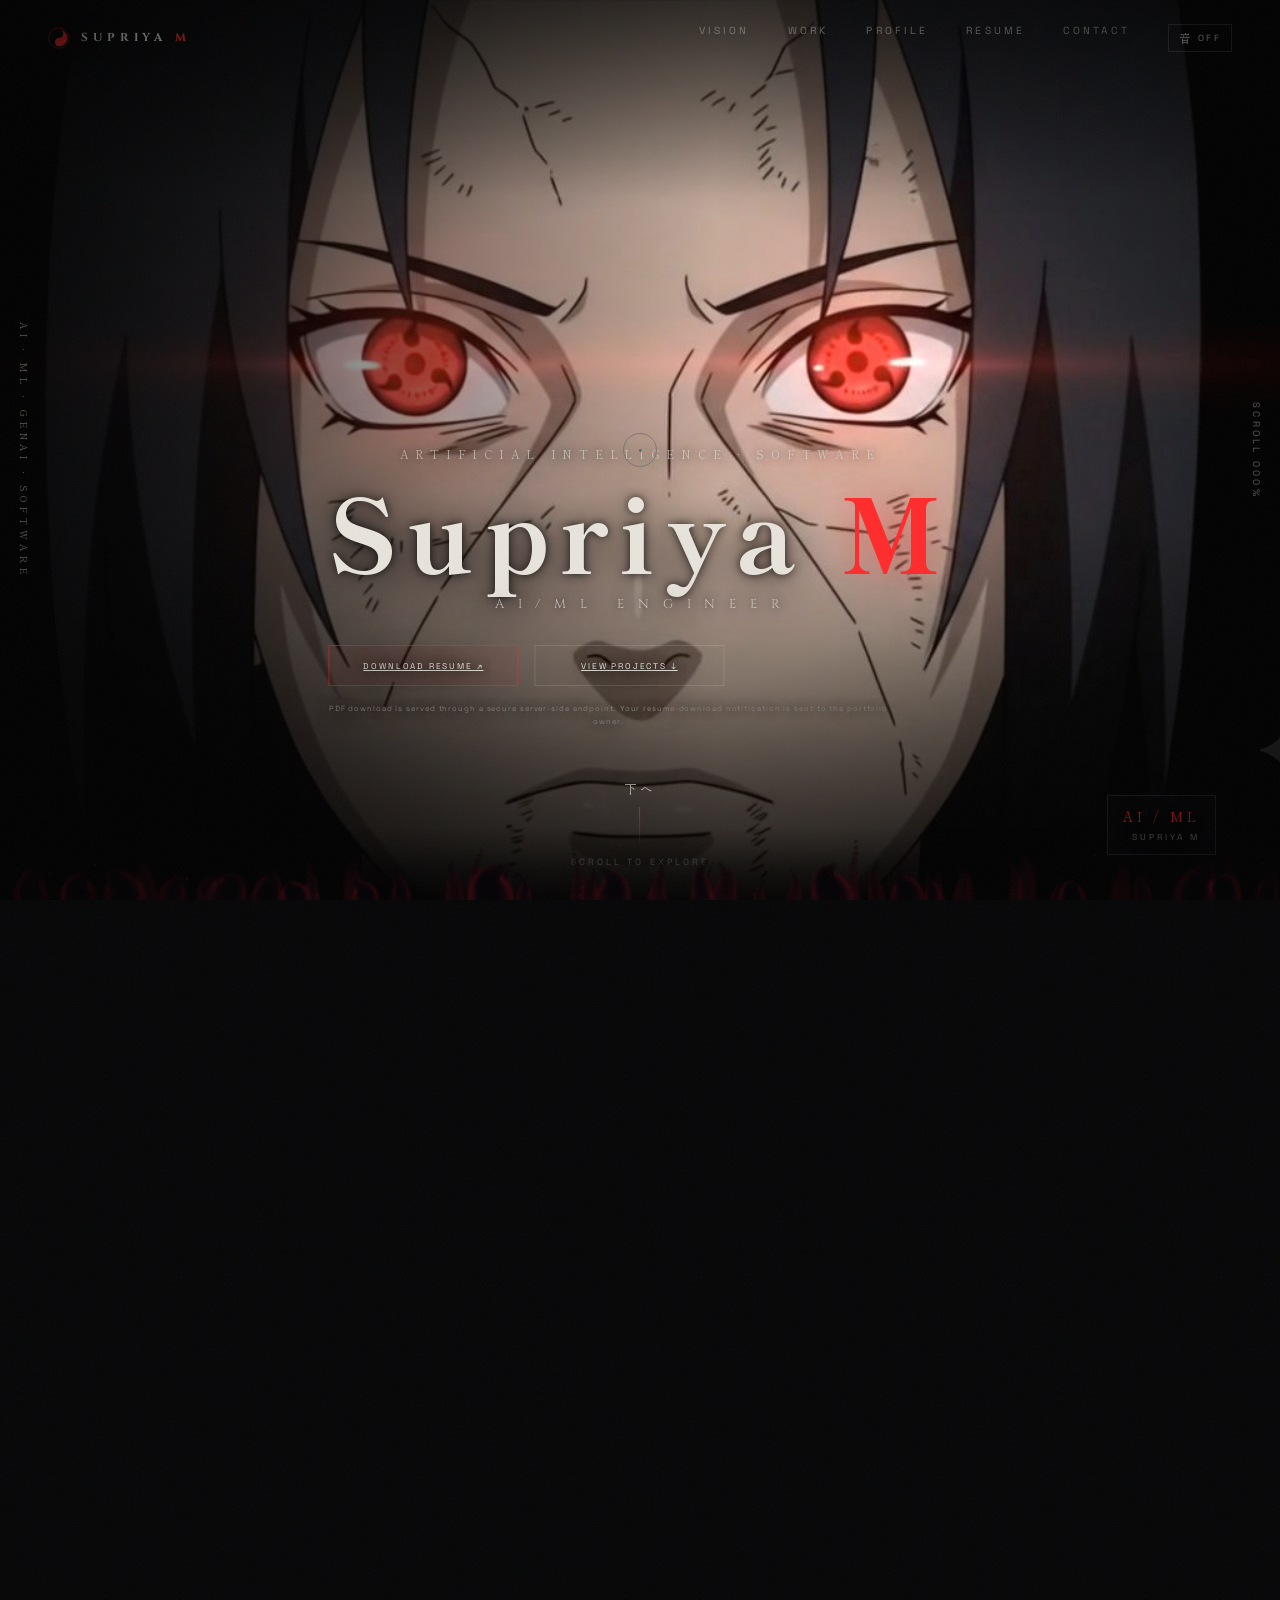
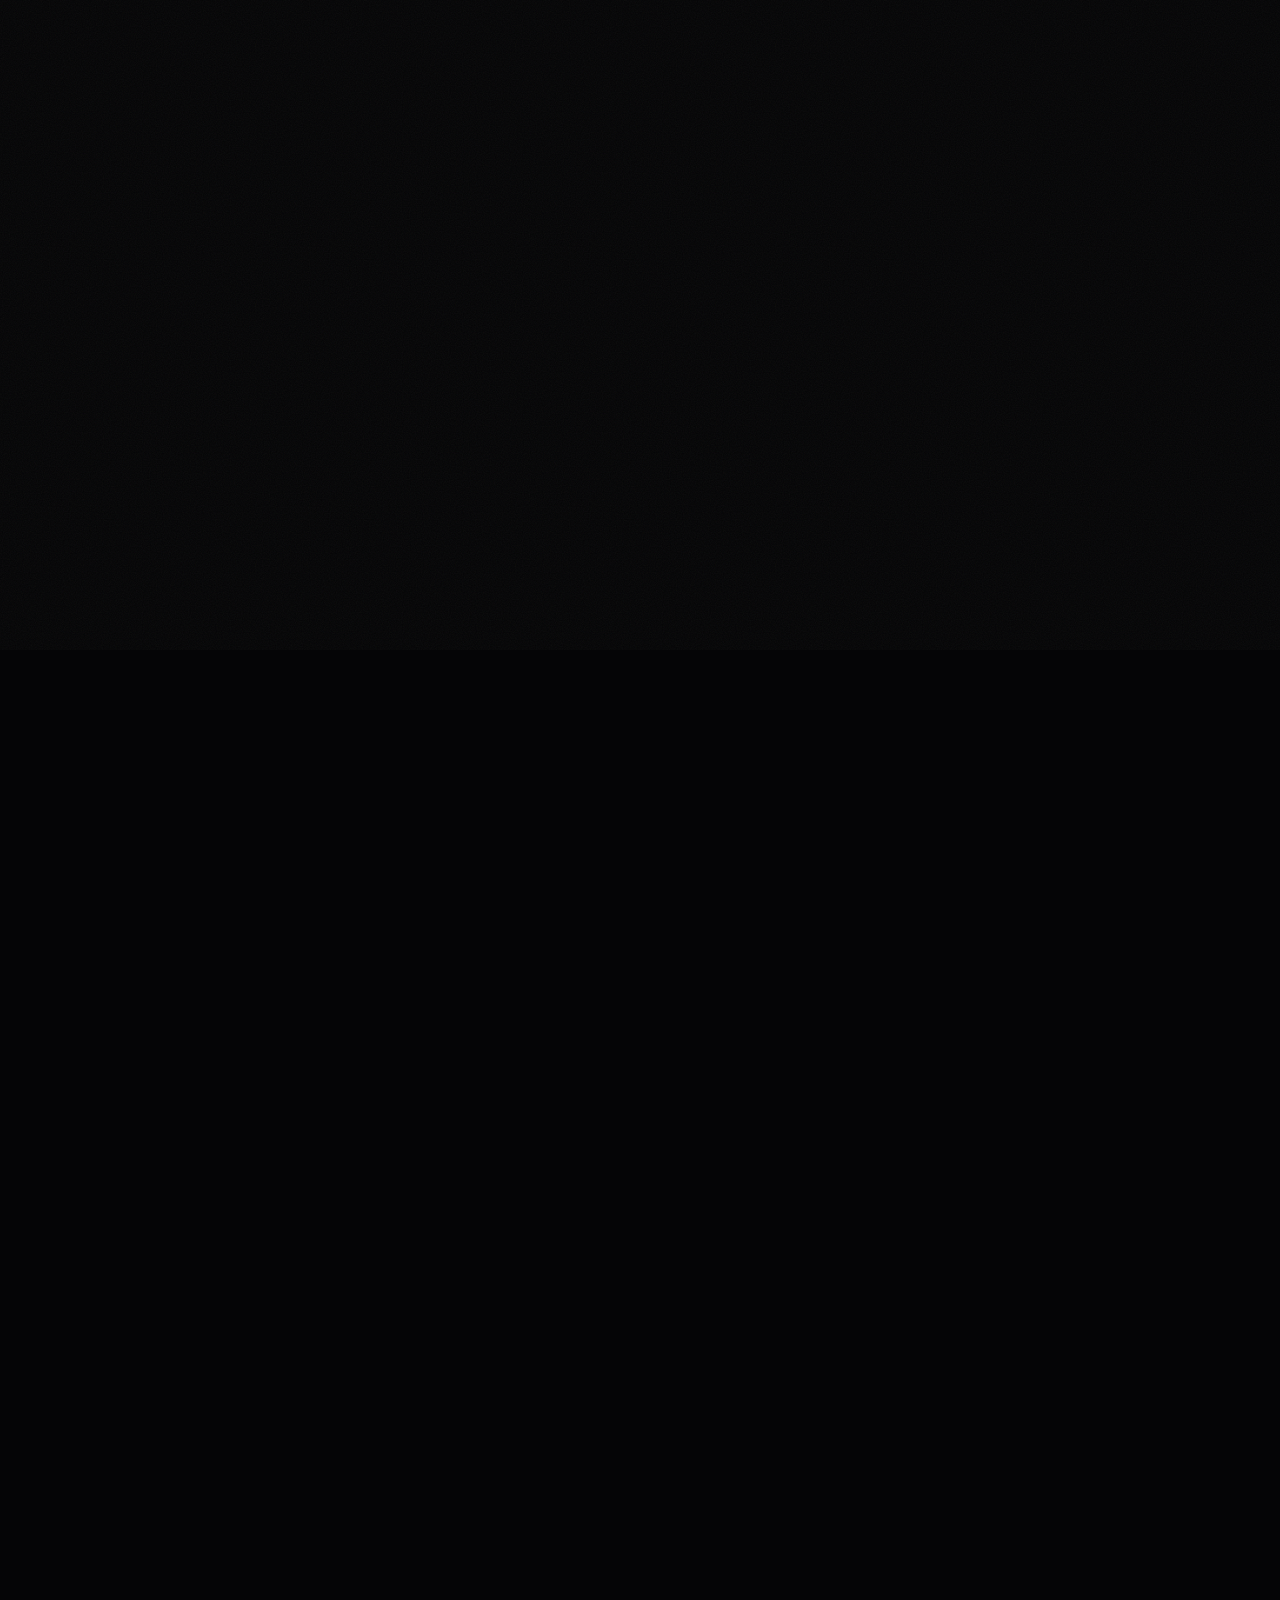
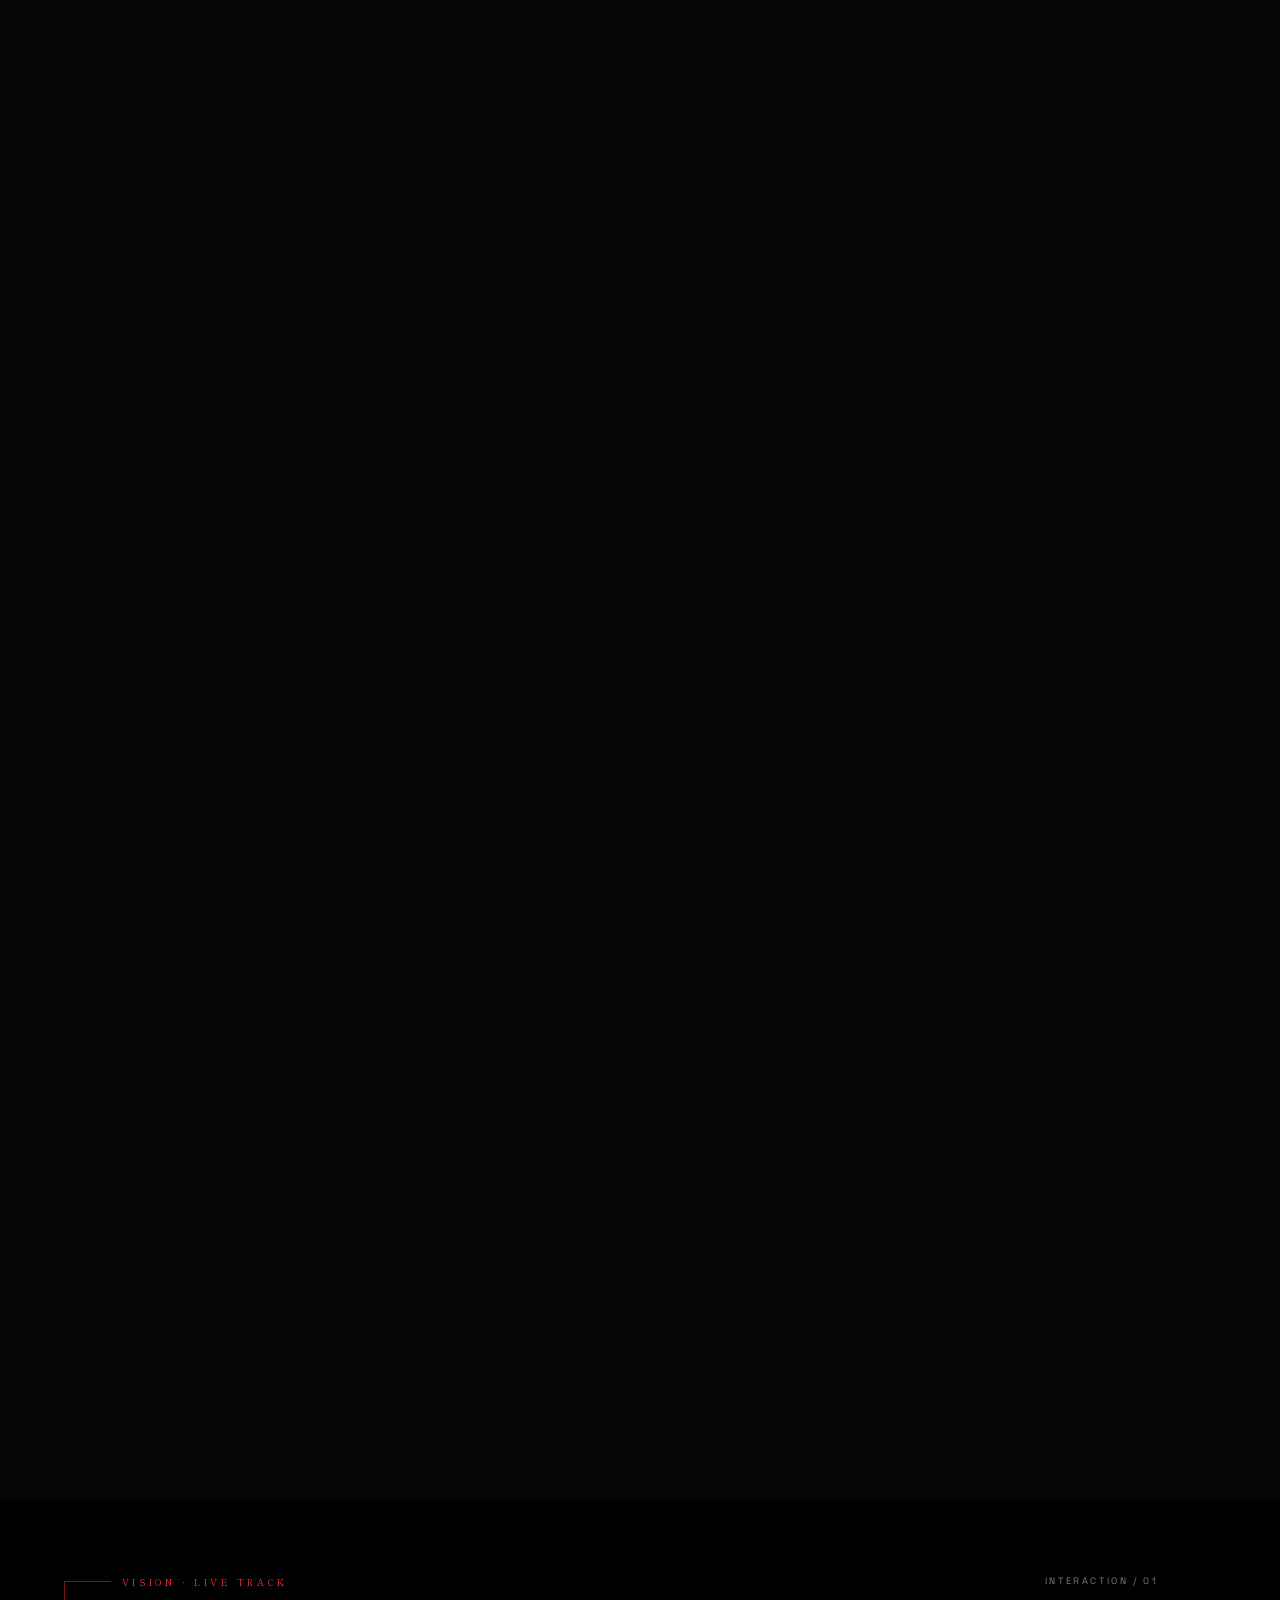
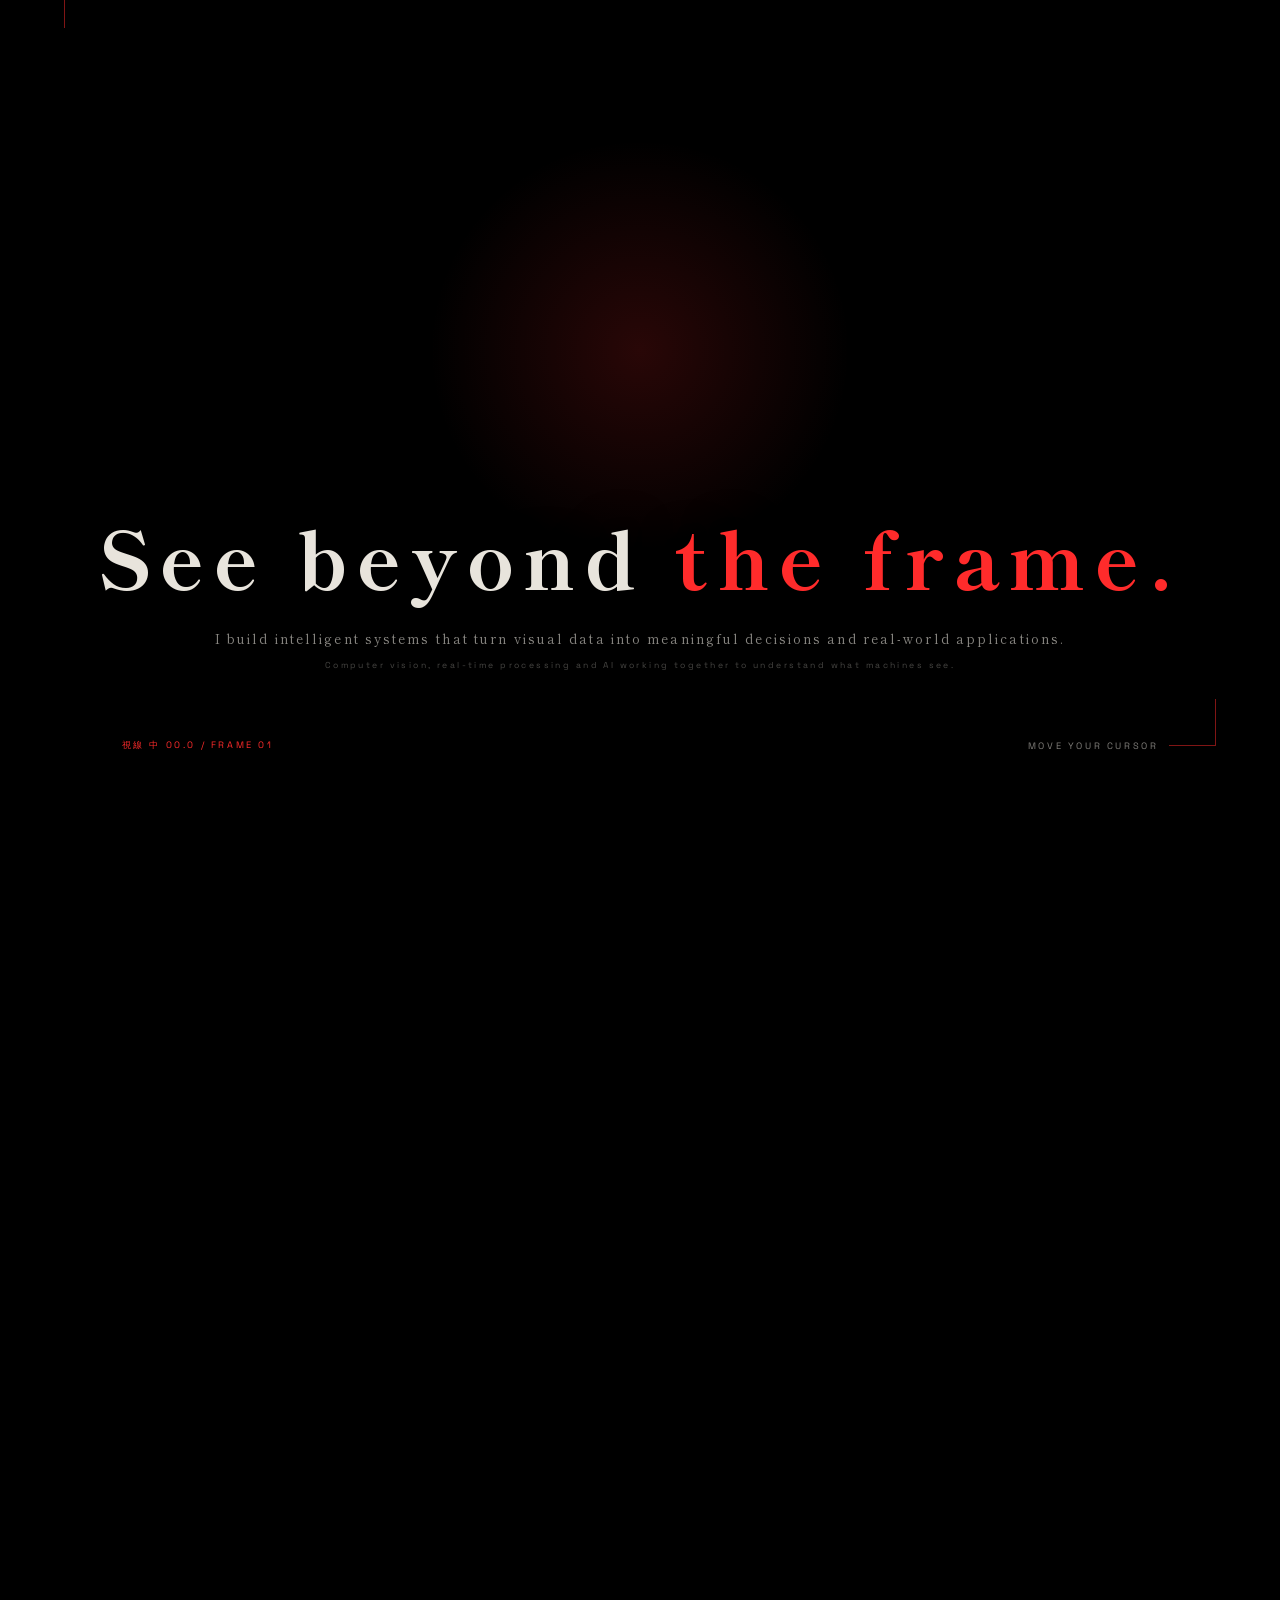
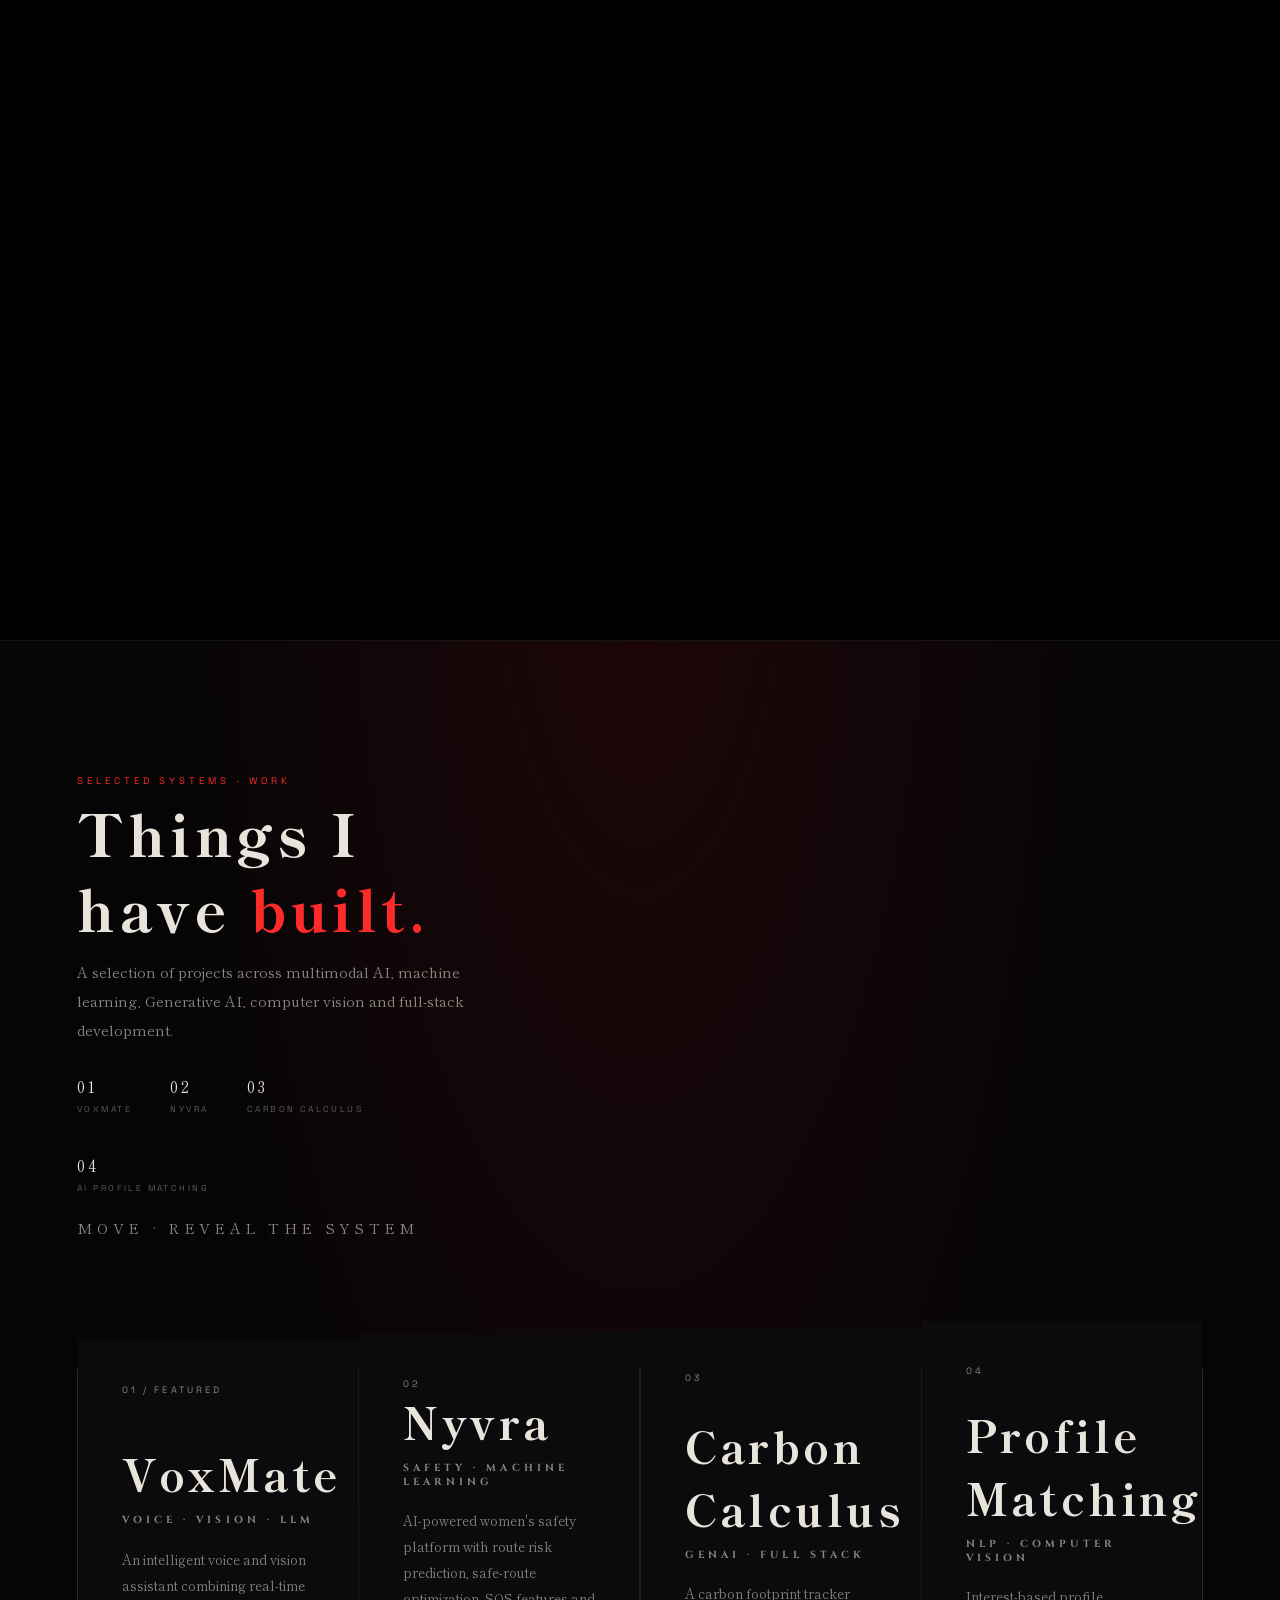
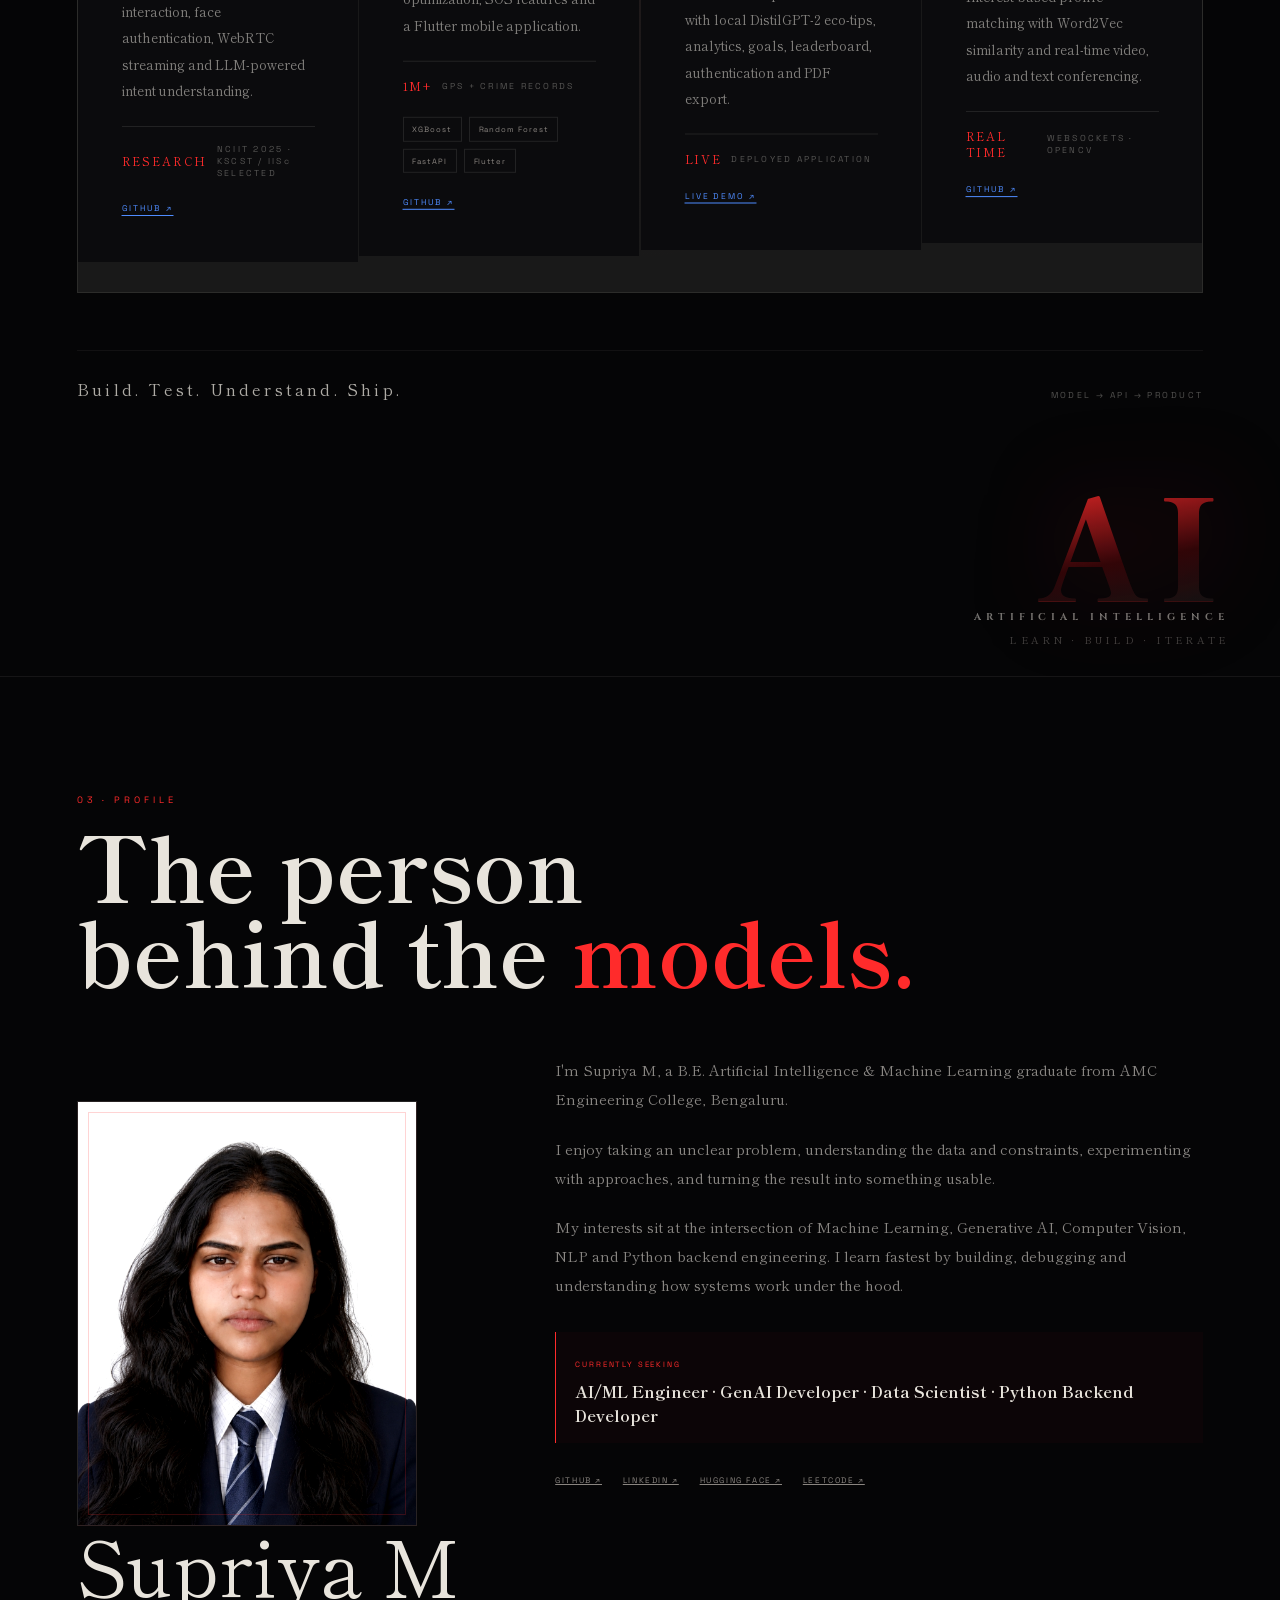
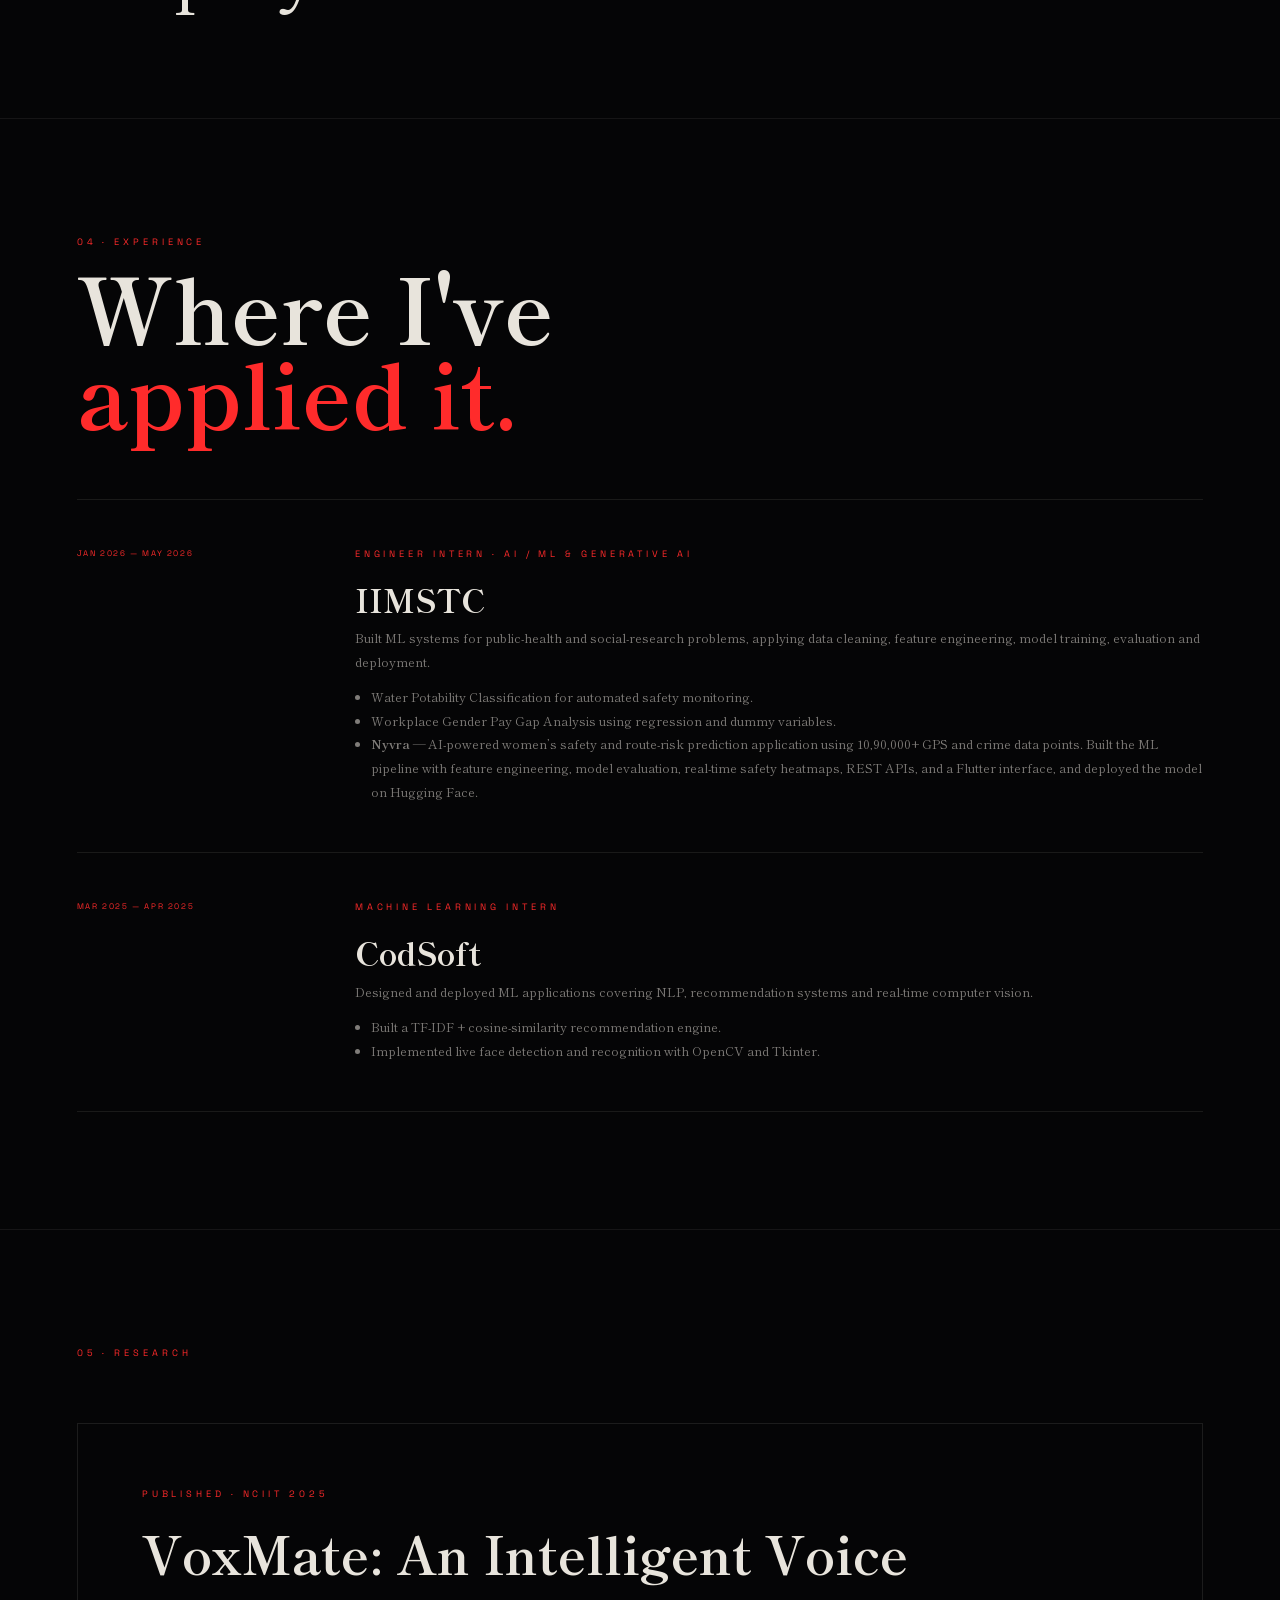
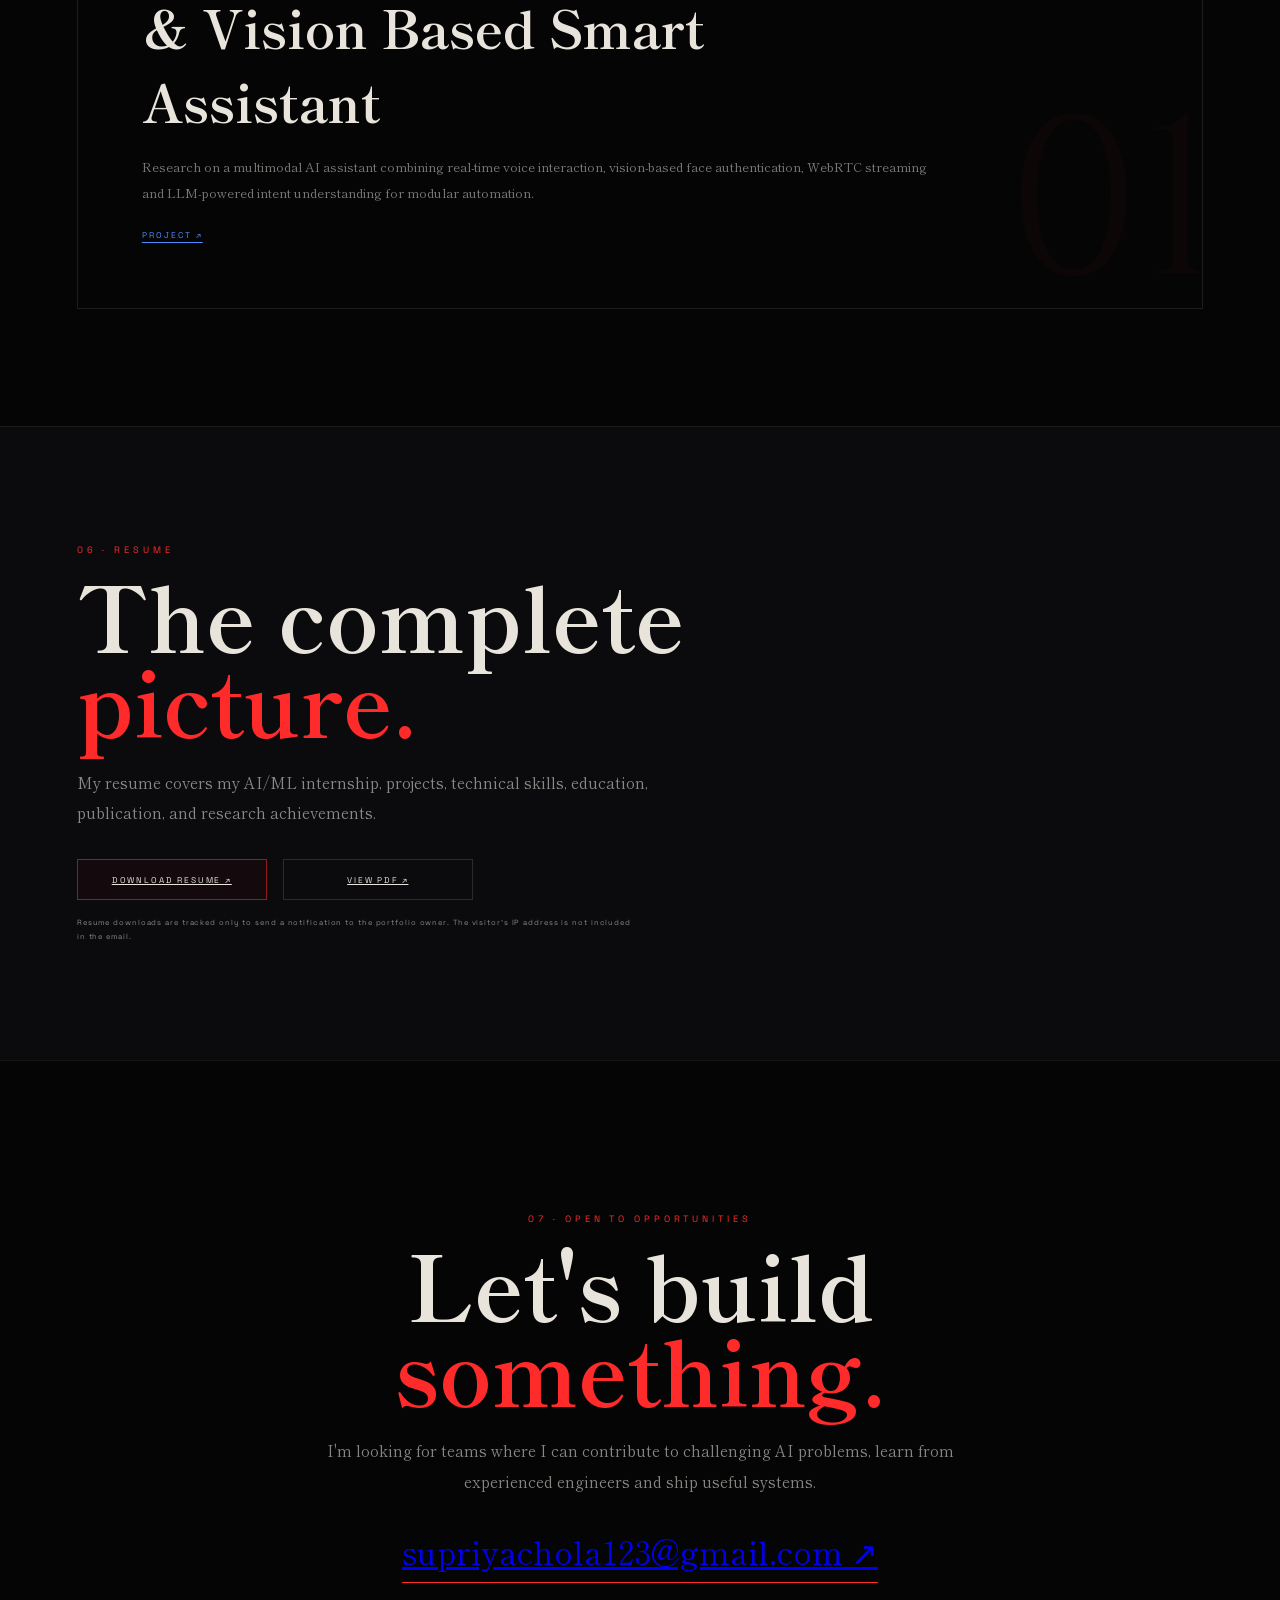
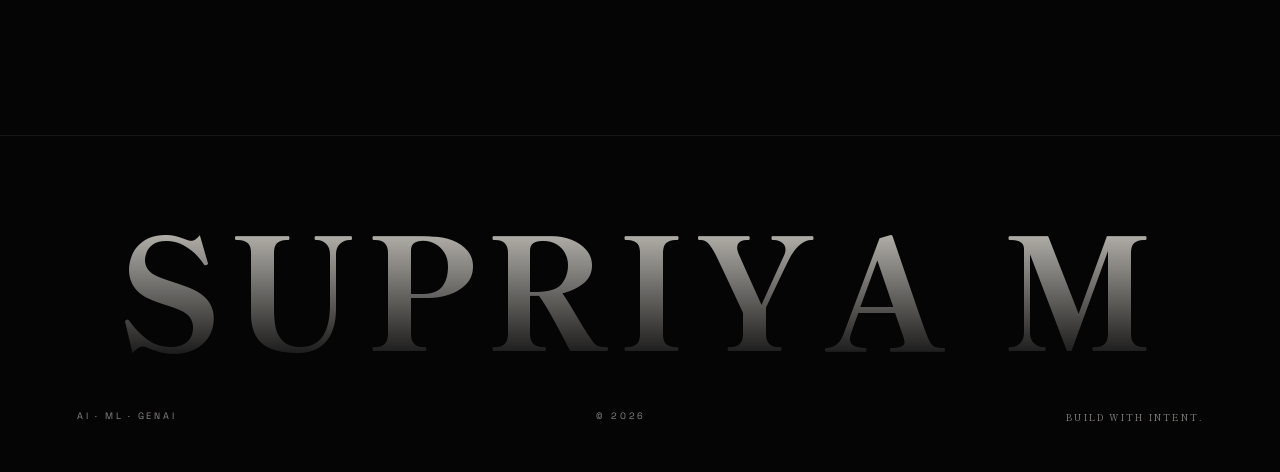
==== commit 17bd7c64: "Update loader glyph and meta text" ====
--- a/index.html
+++ b/index.html
@@ -84,10 +84,10 @@
 
 <div class="loader" id="loader">
   <div class="loader__inner">
-    <div class="loader__glyph">AI</div>
+    <div class="loader__glyph">SUPRIYA M</div>
     <div class="loader__bar"><span id="loaderFill"></span></div>
     <div class="loader__meta">
-      <span>SUPRIYA M / INITIALIZING</span>
+      <span>INITIALIZING</span>
       <span id="loaderPct">00</span>
     </div>
   </div>
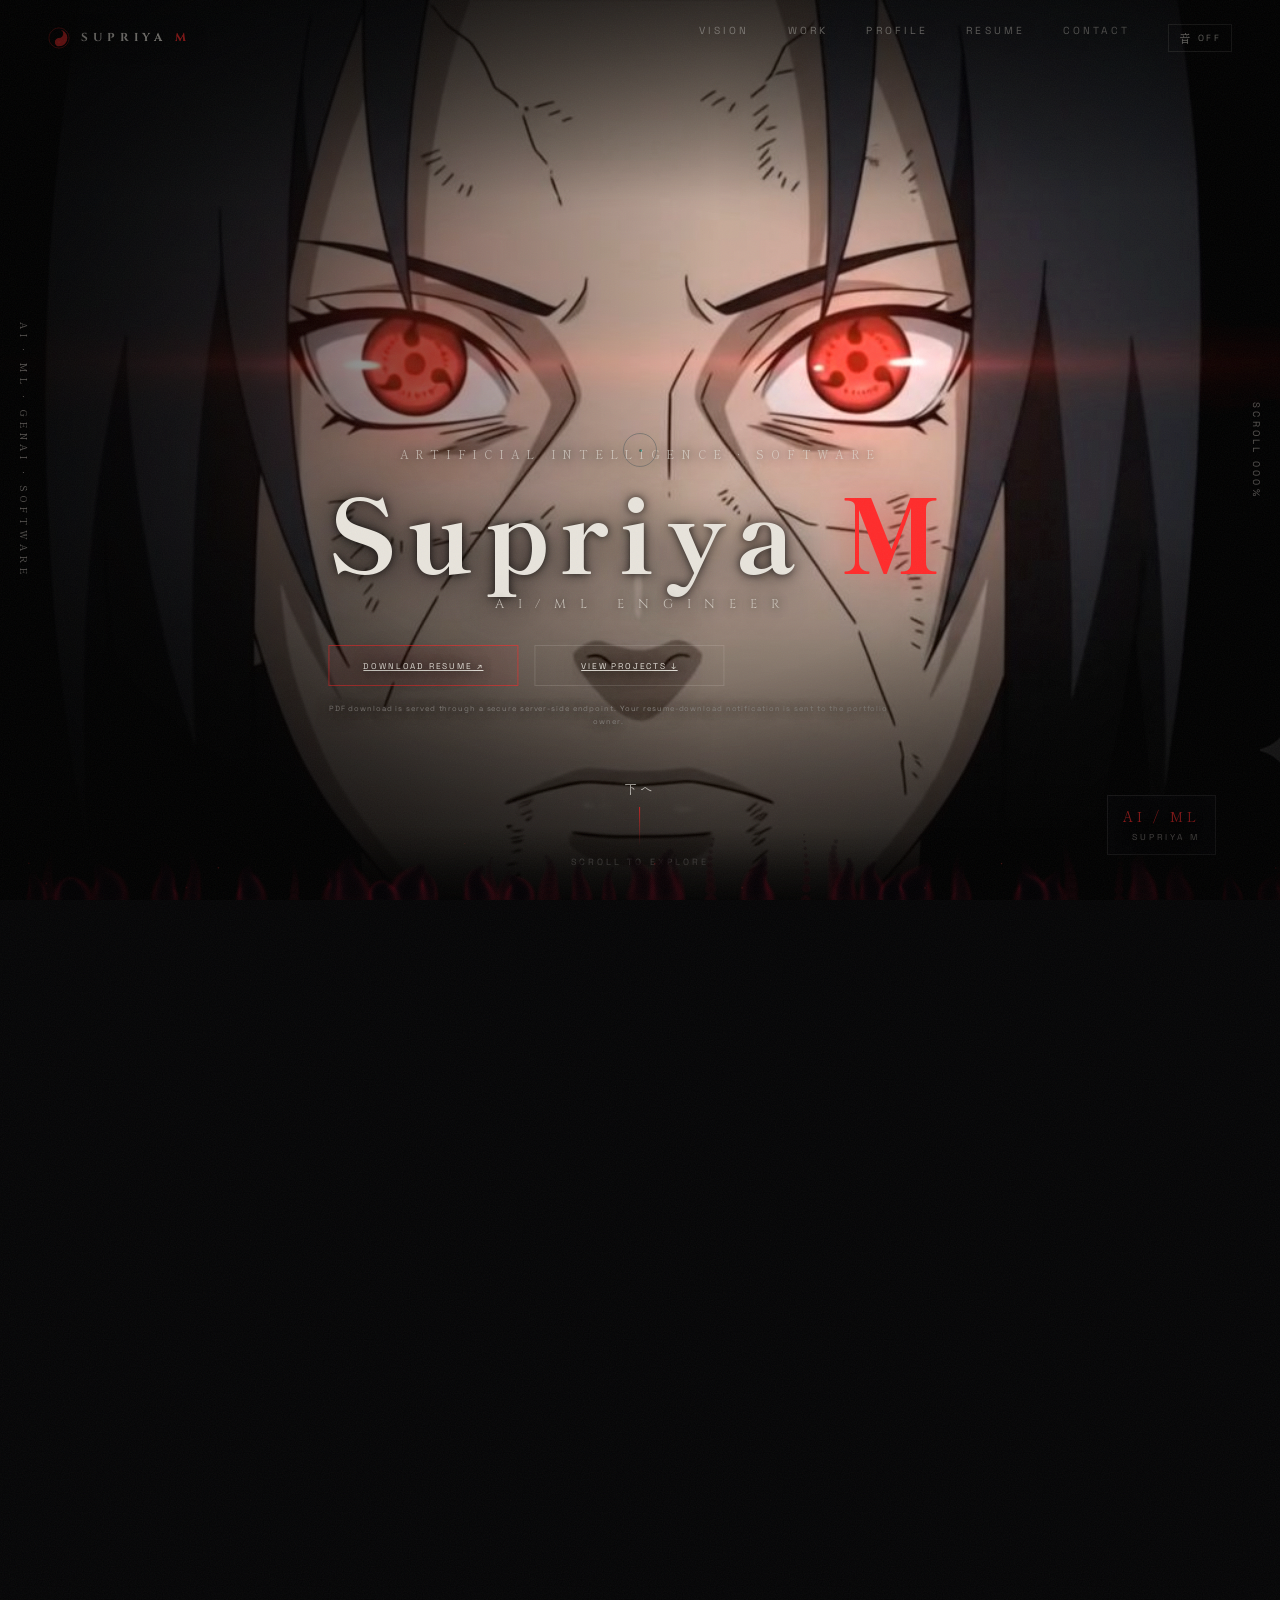
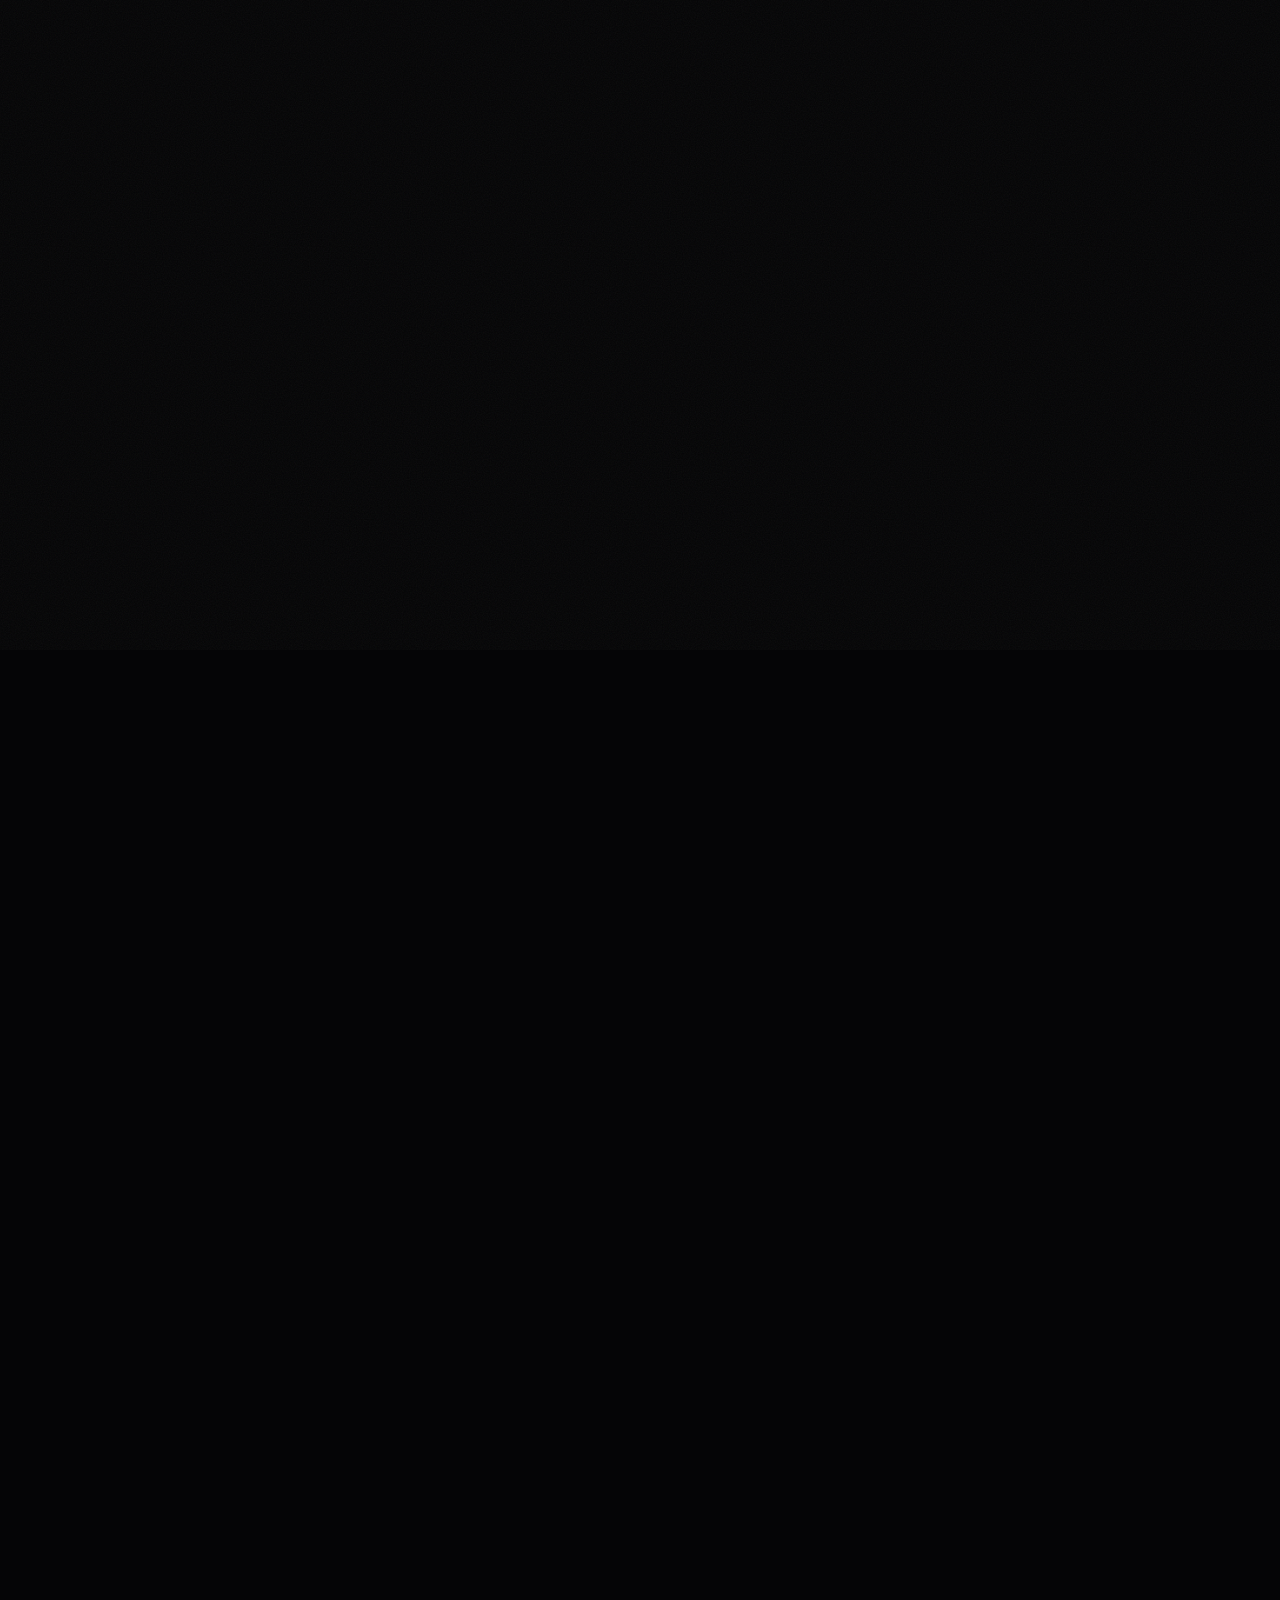
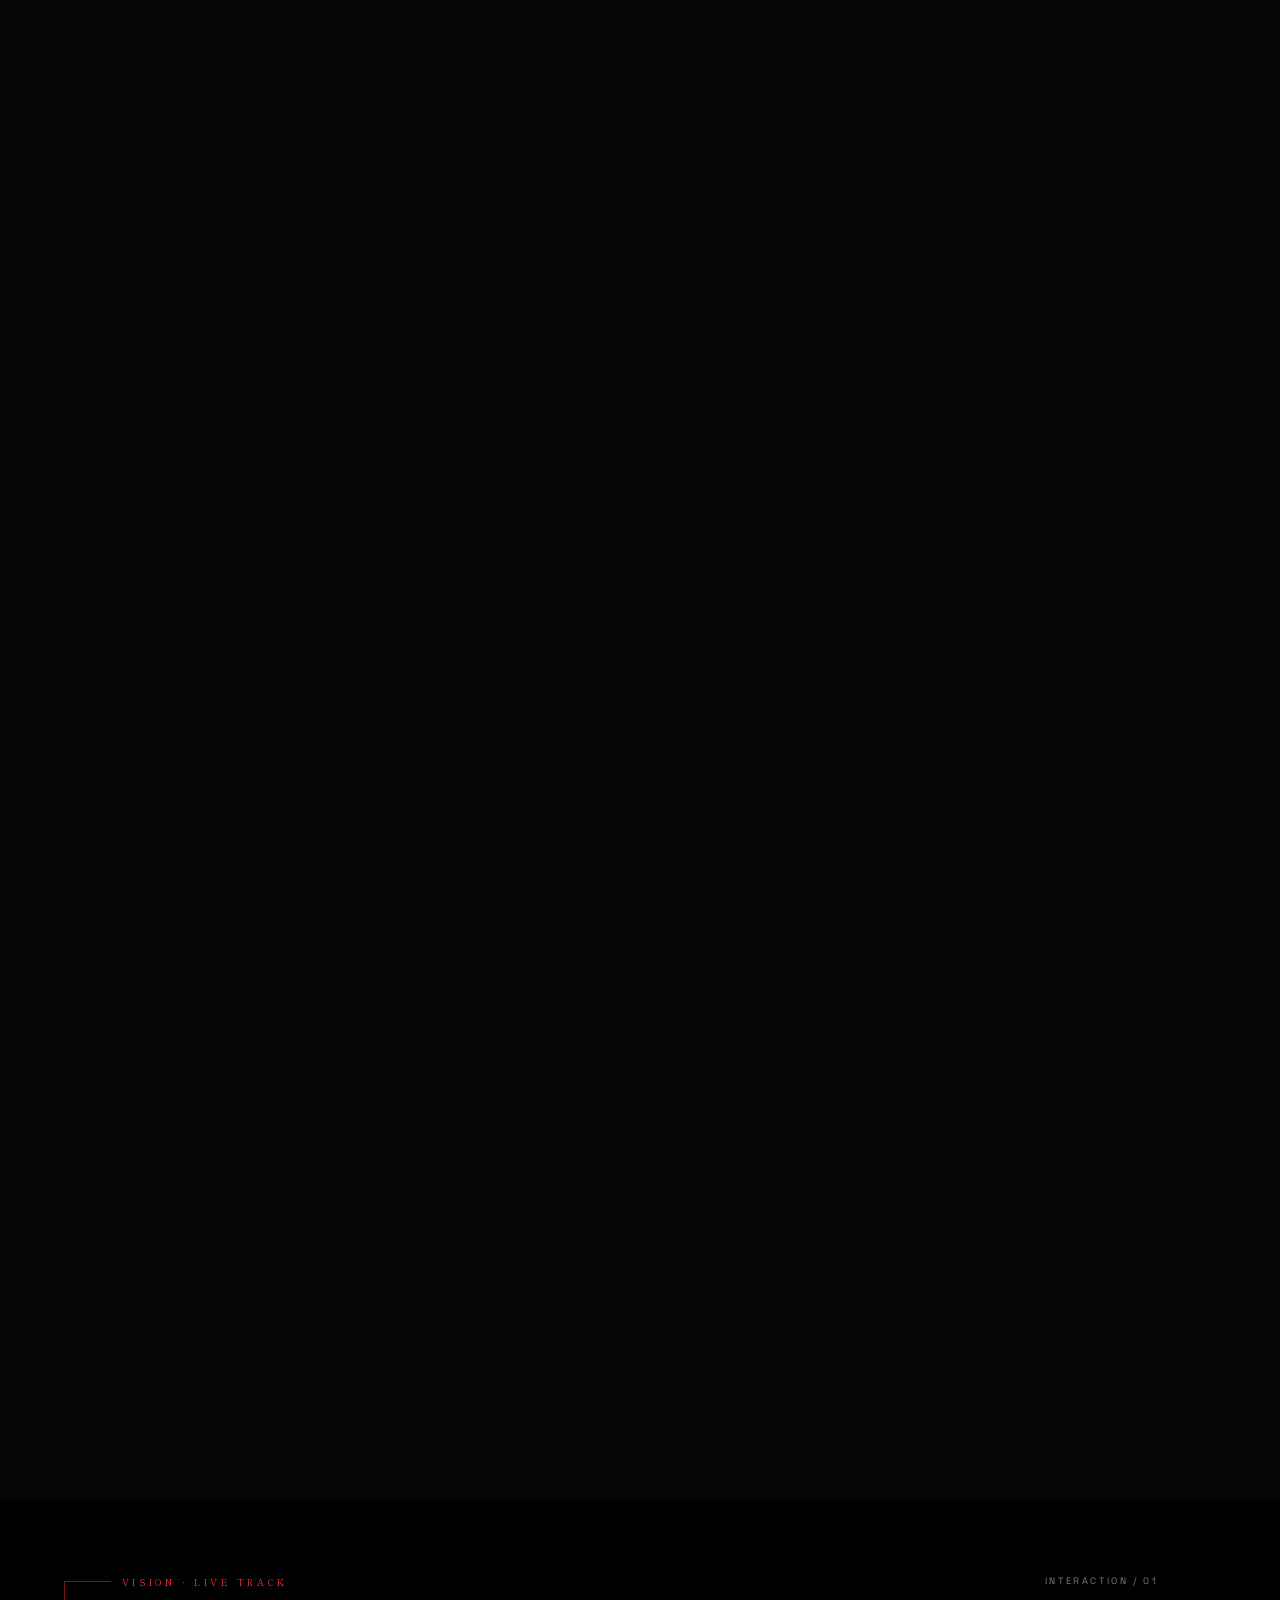
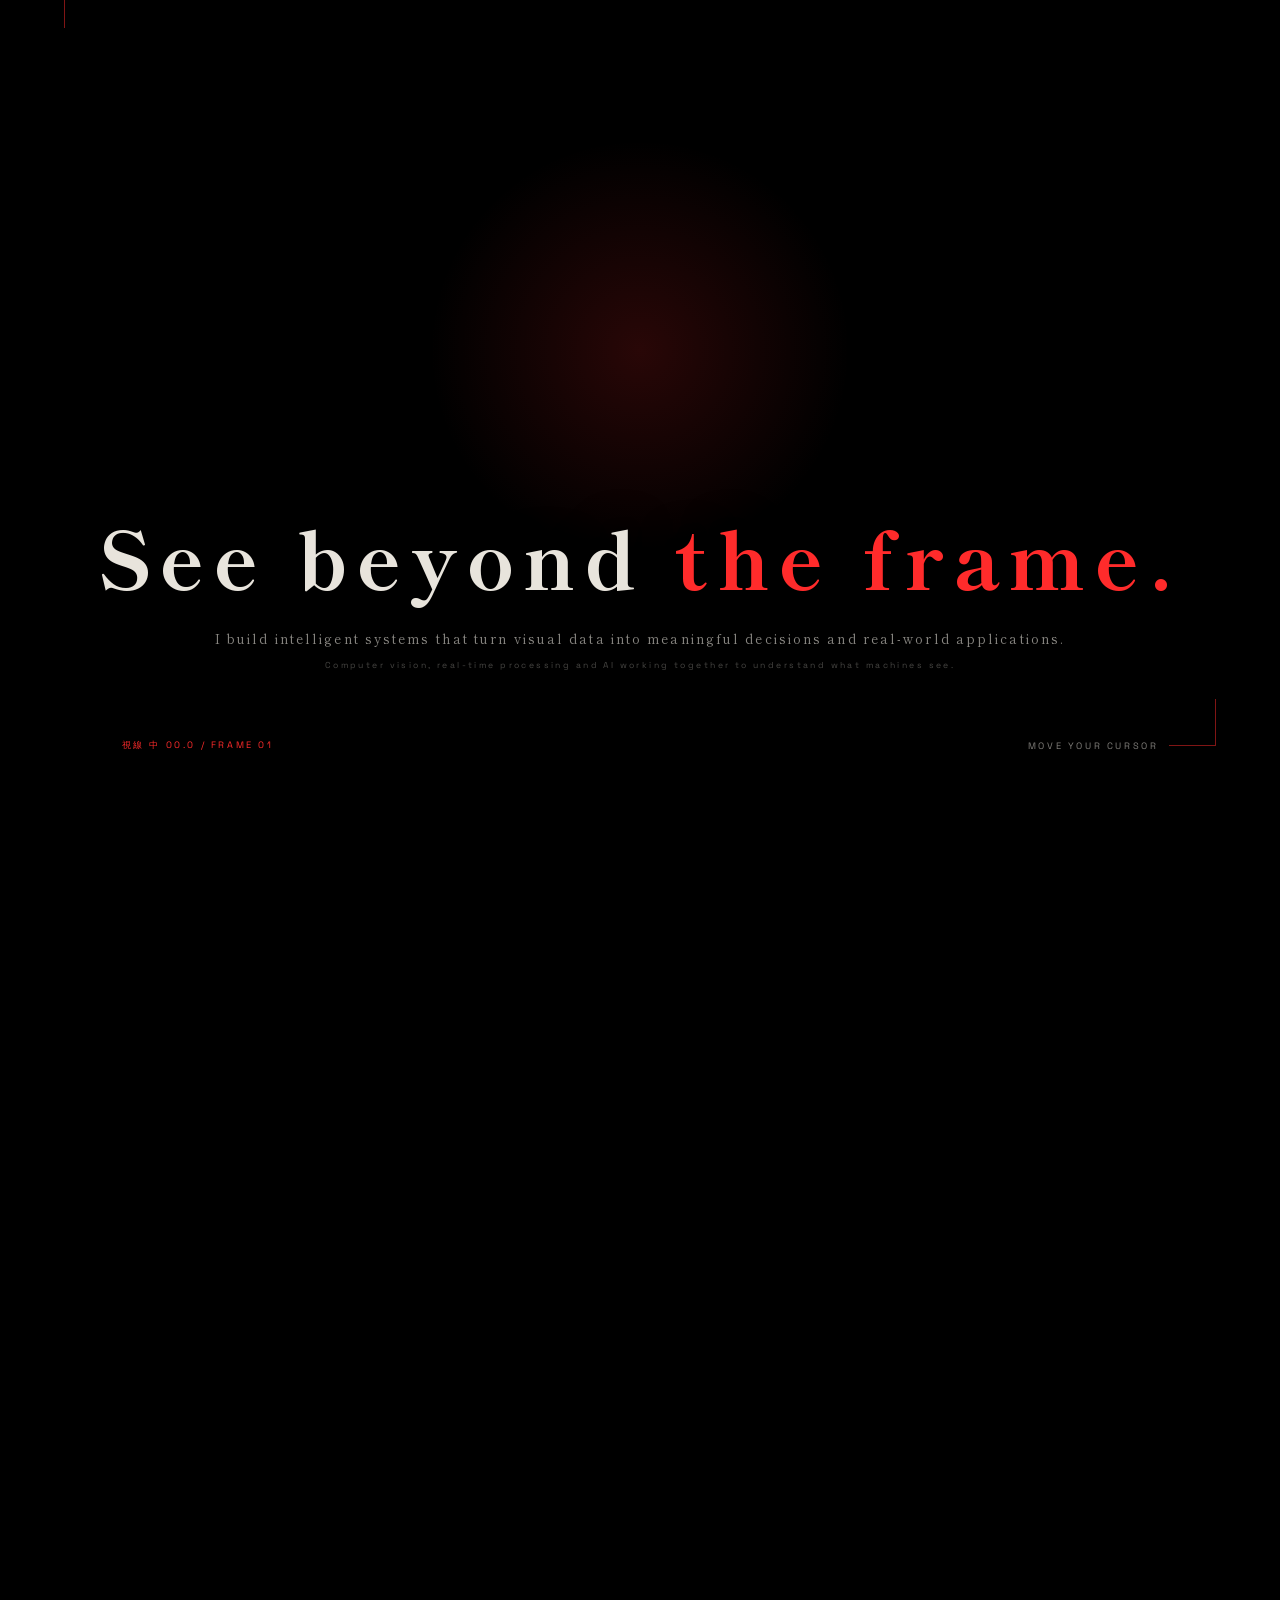
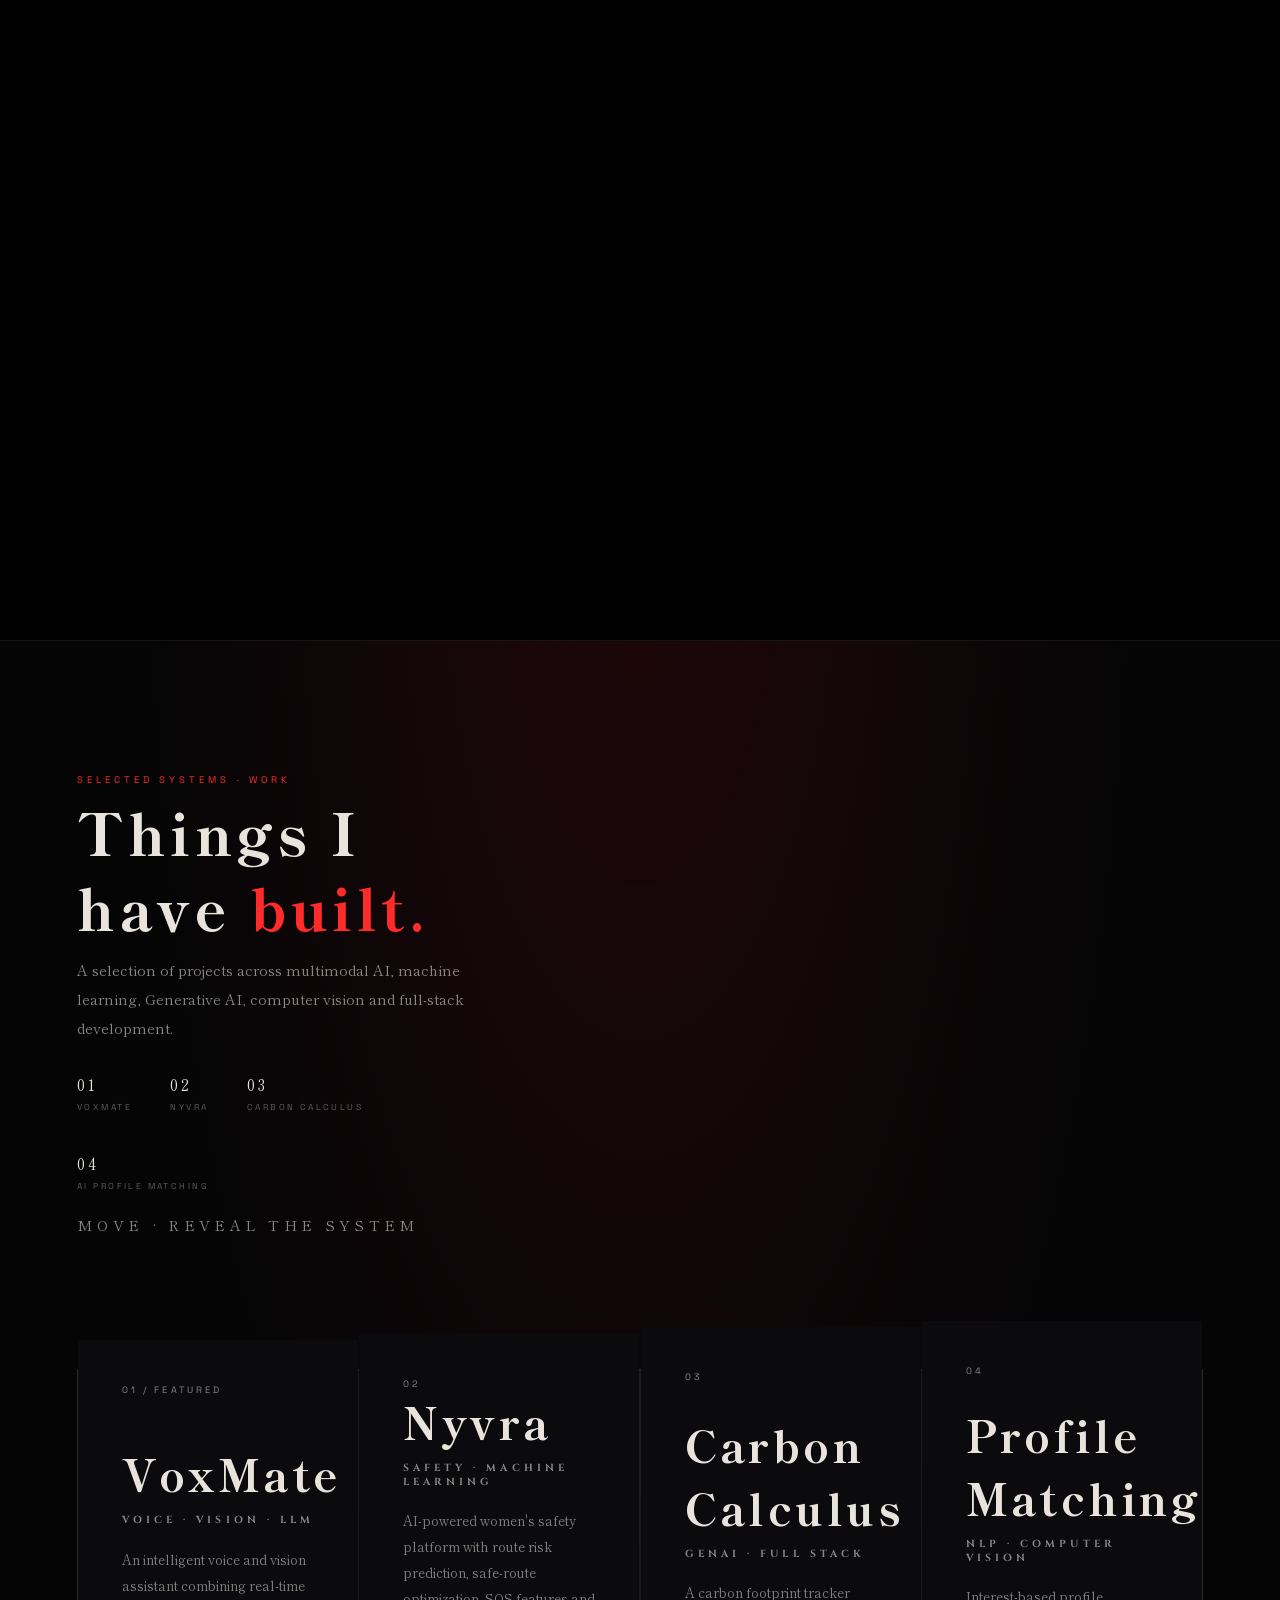
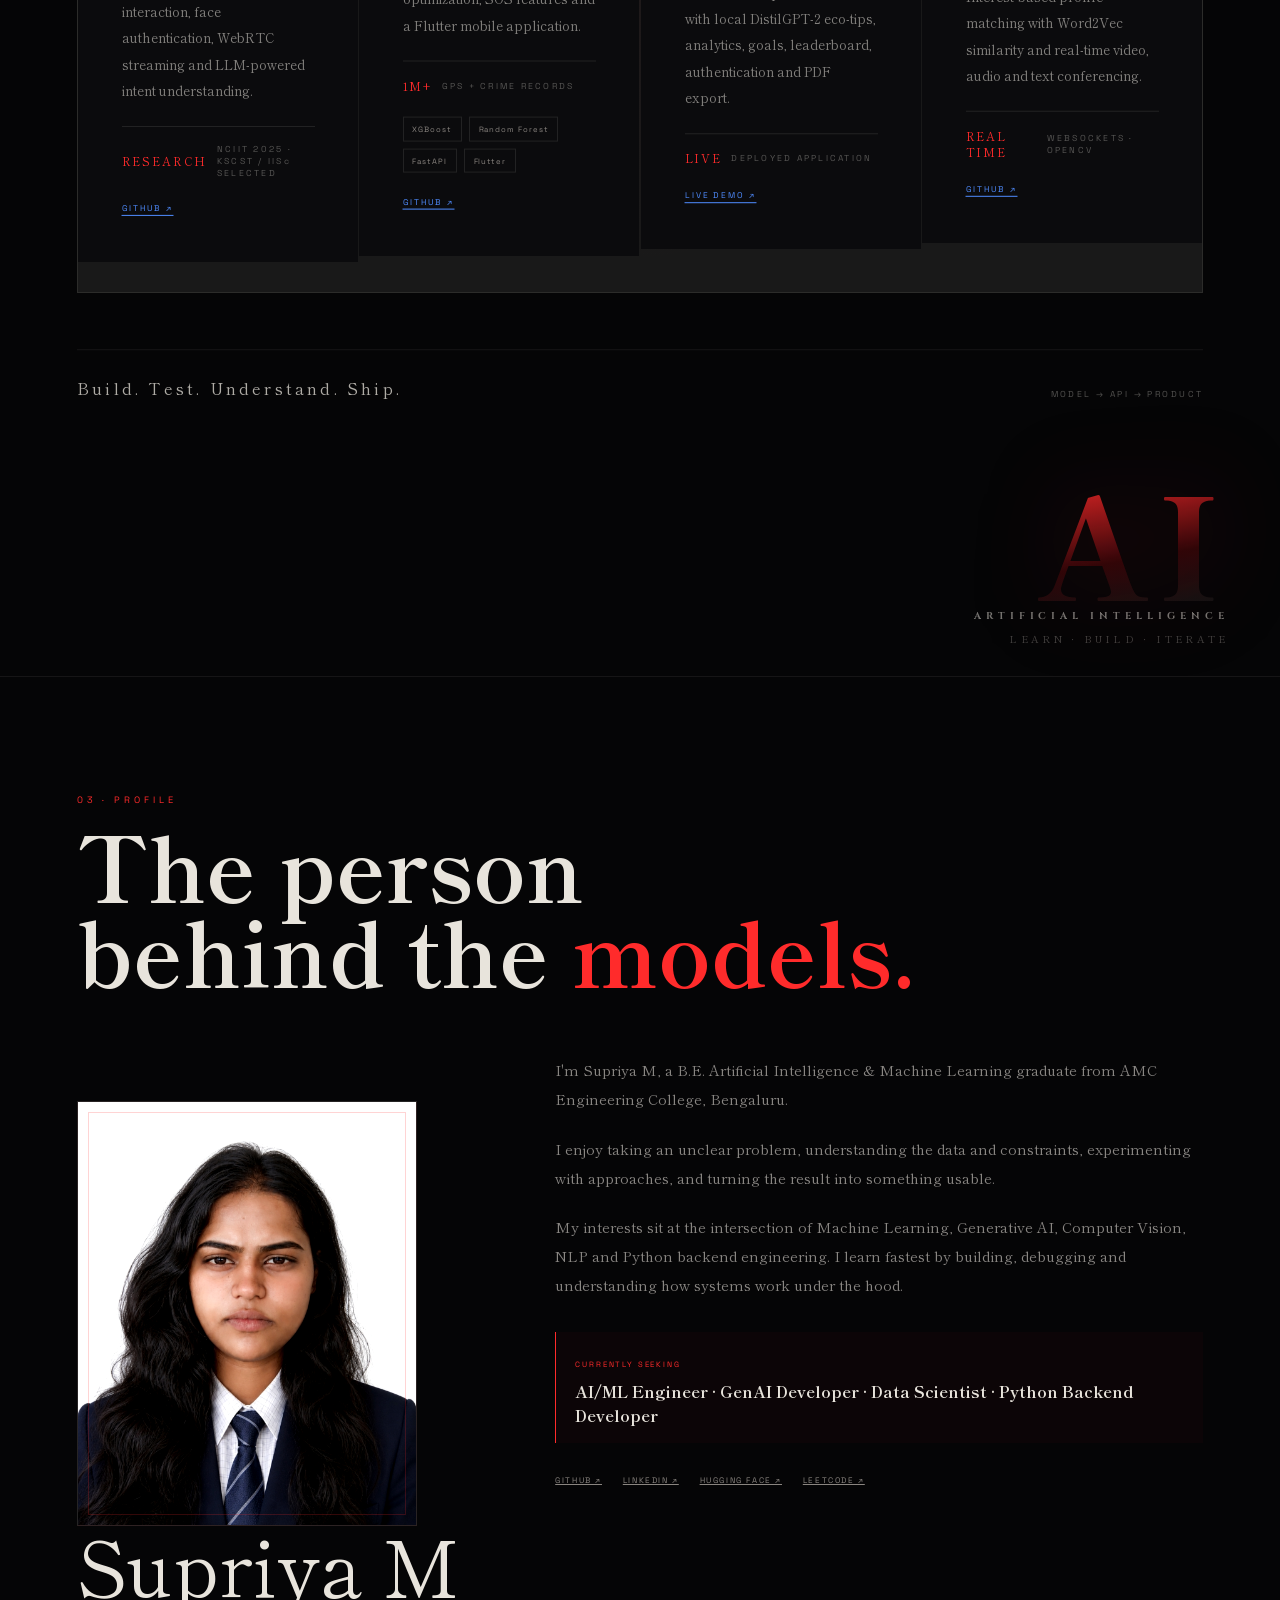
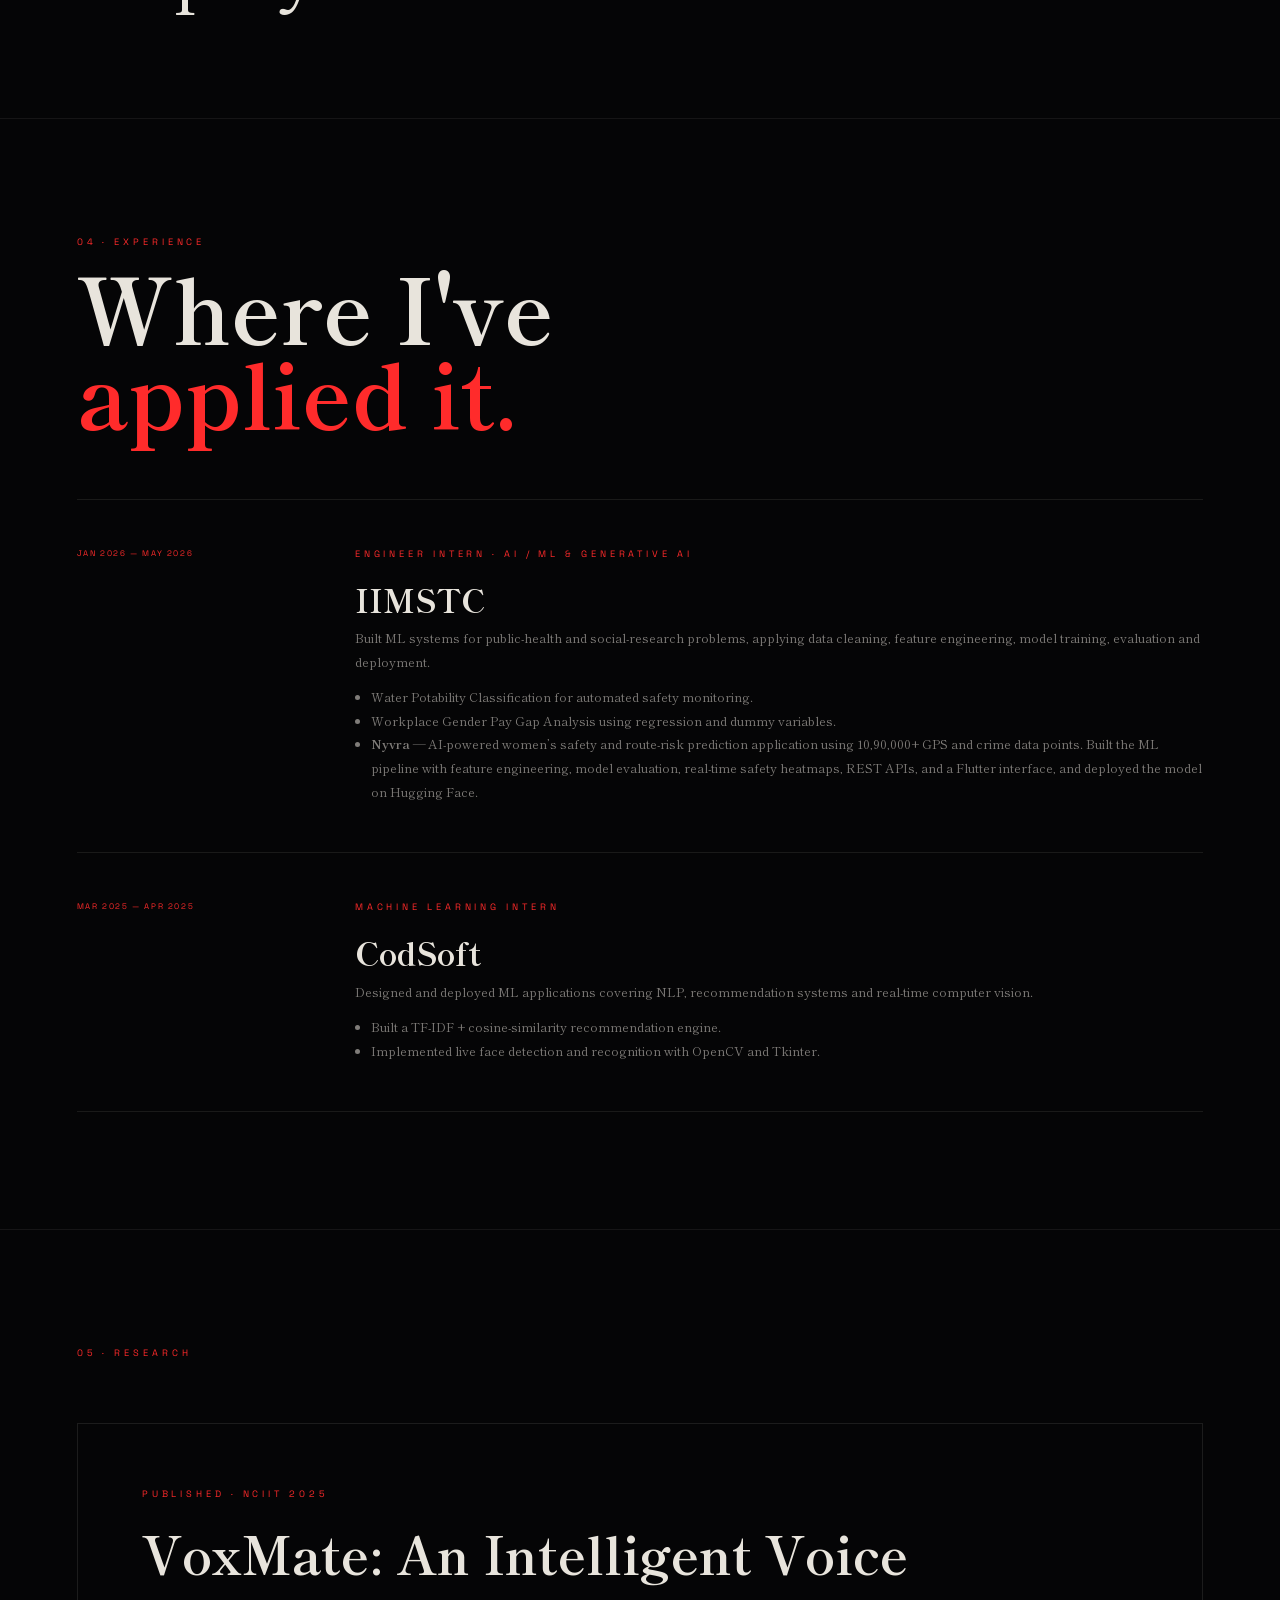
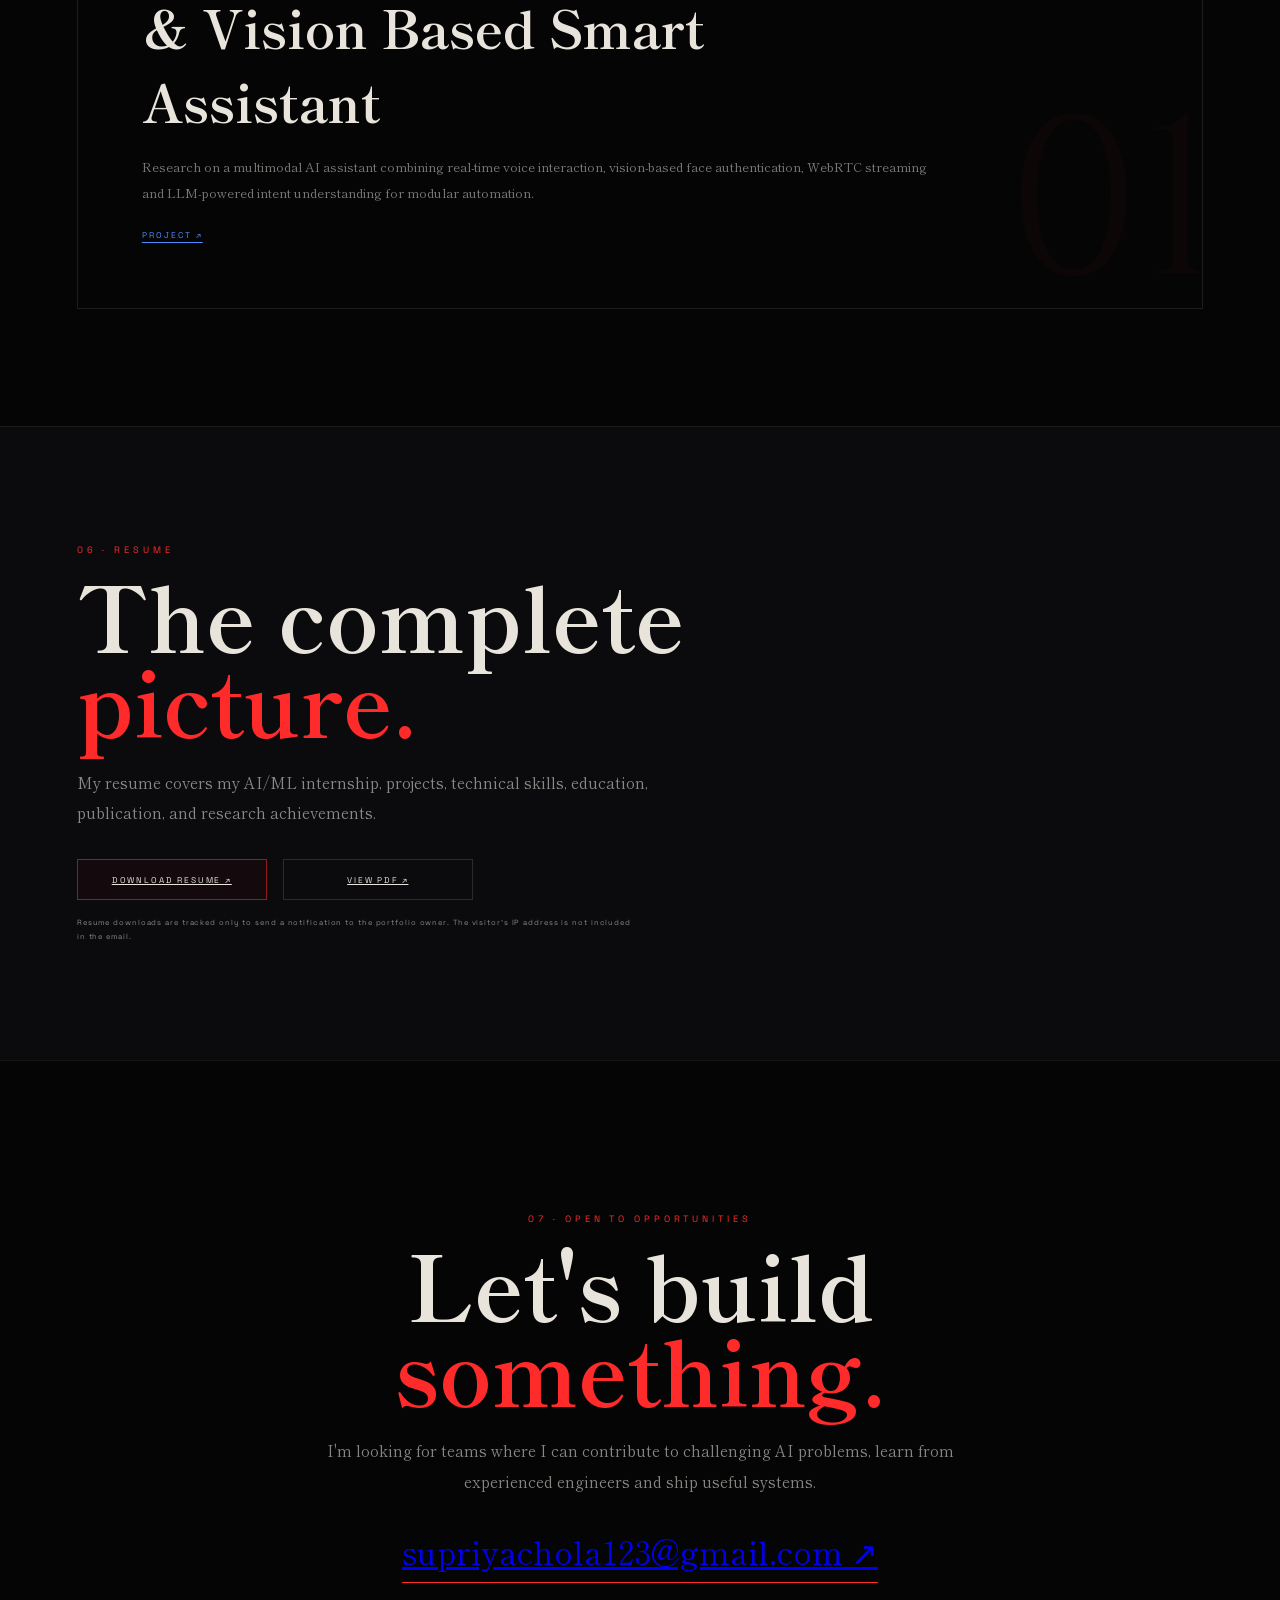
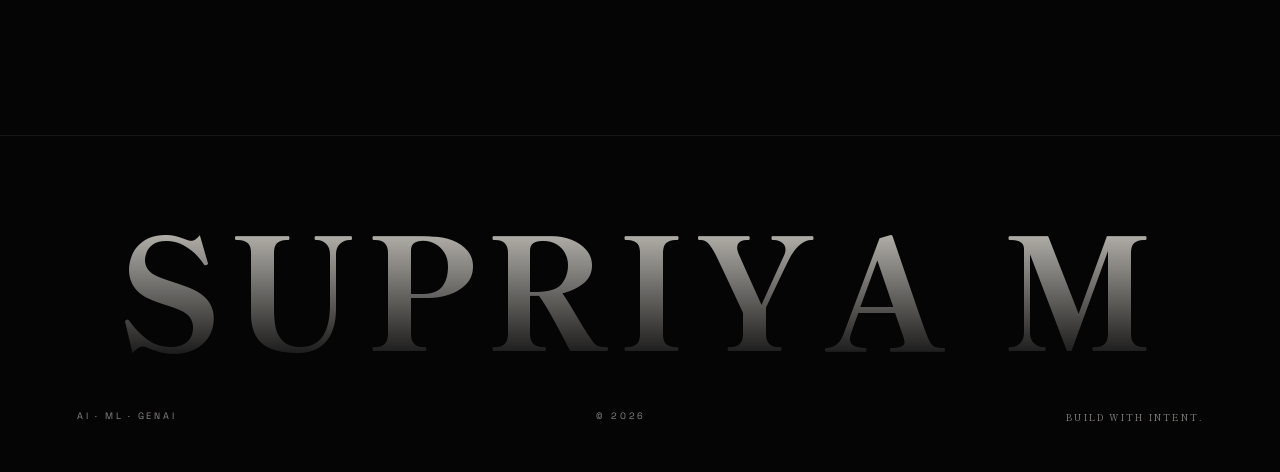
==== commit 489f4909: "Fix loader glyph div class in index.html" ====
--- a/index.html
+++ b/index.html
@@ -84,7 +84,7 @@
 
 <div class="loader" id="loader">
   <div class="loader__inner">
-    <div class="loader__glyph">SUPRIYA M</div>
+    <div class="">SUPRIYA M</div>
     <div class="loader__bar"><span id="loaderFill"></span></div>
     <div class="loader__meta">
       <span>INITIALIZING</span>
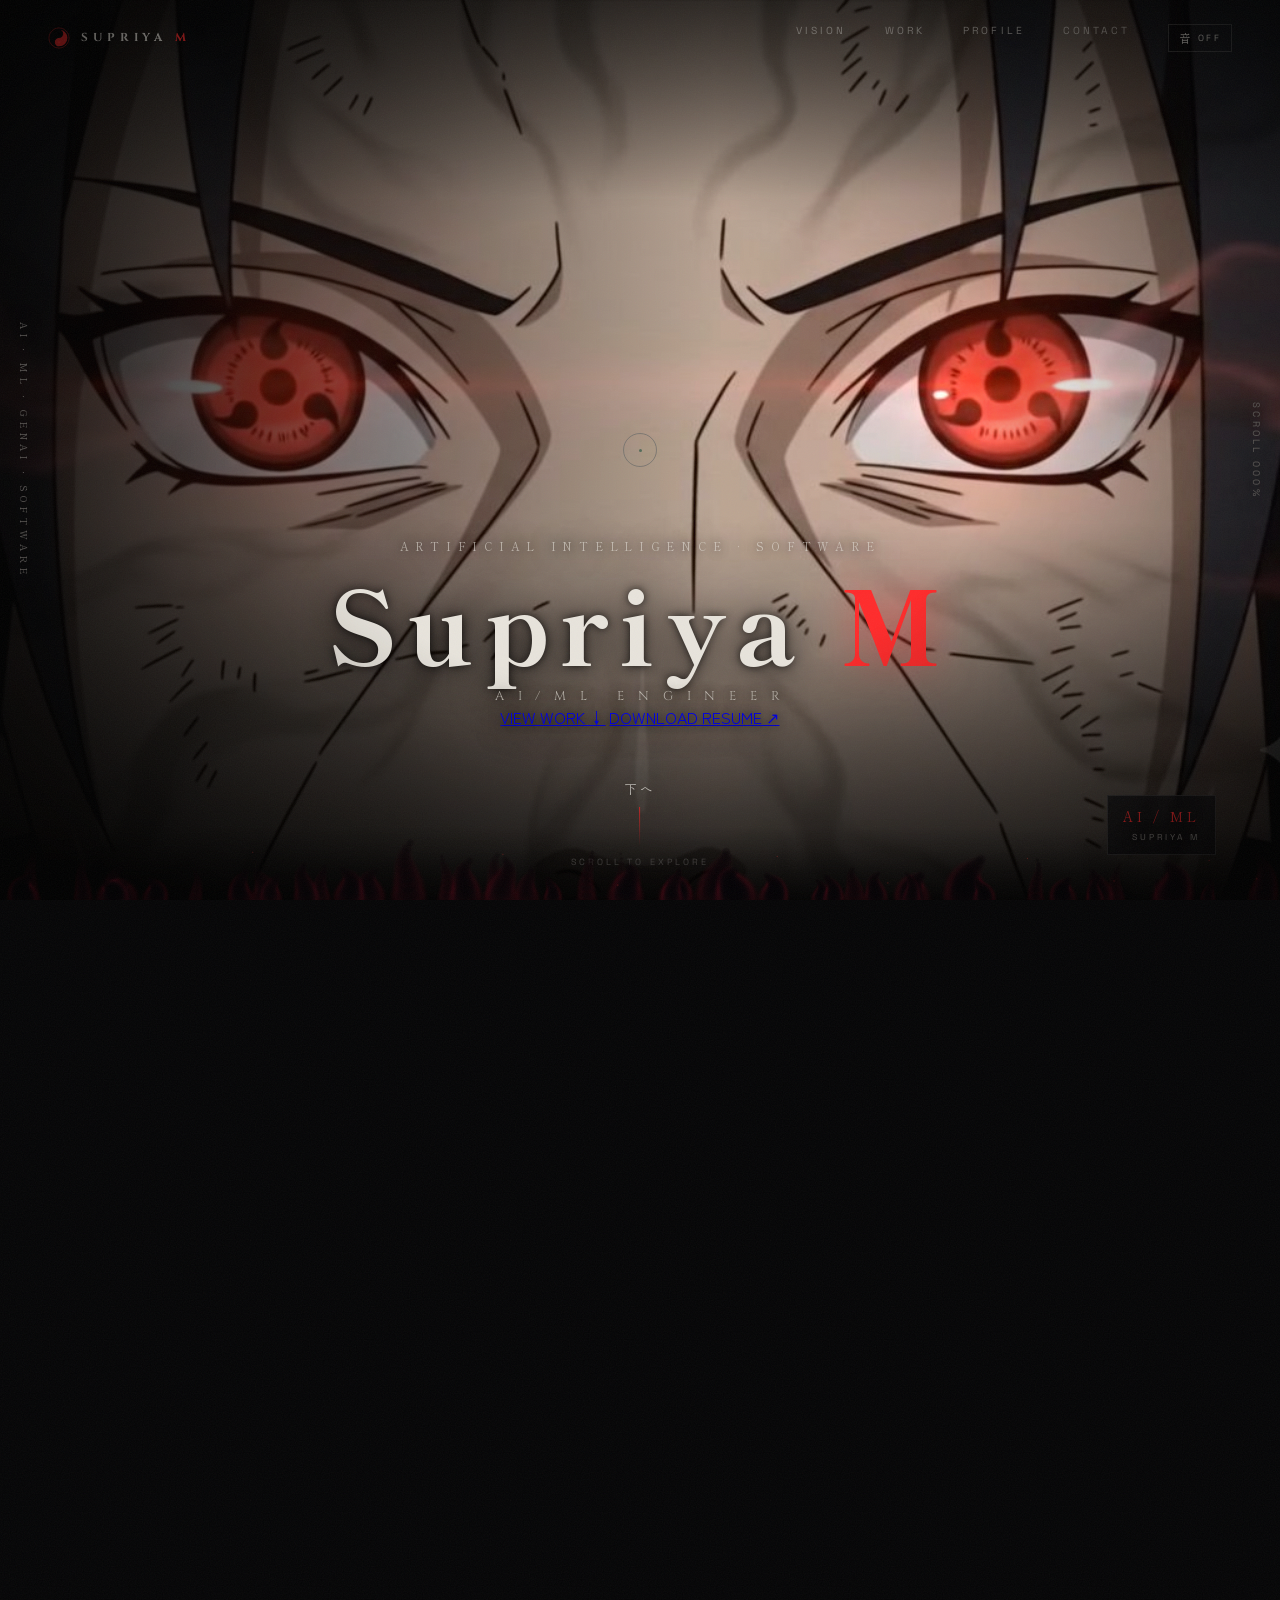
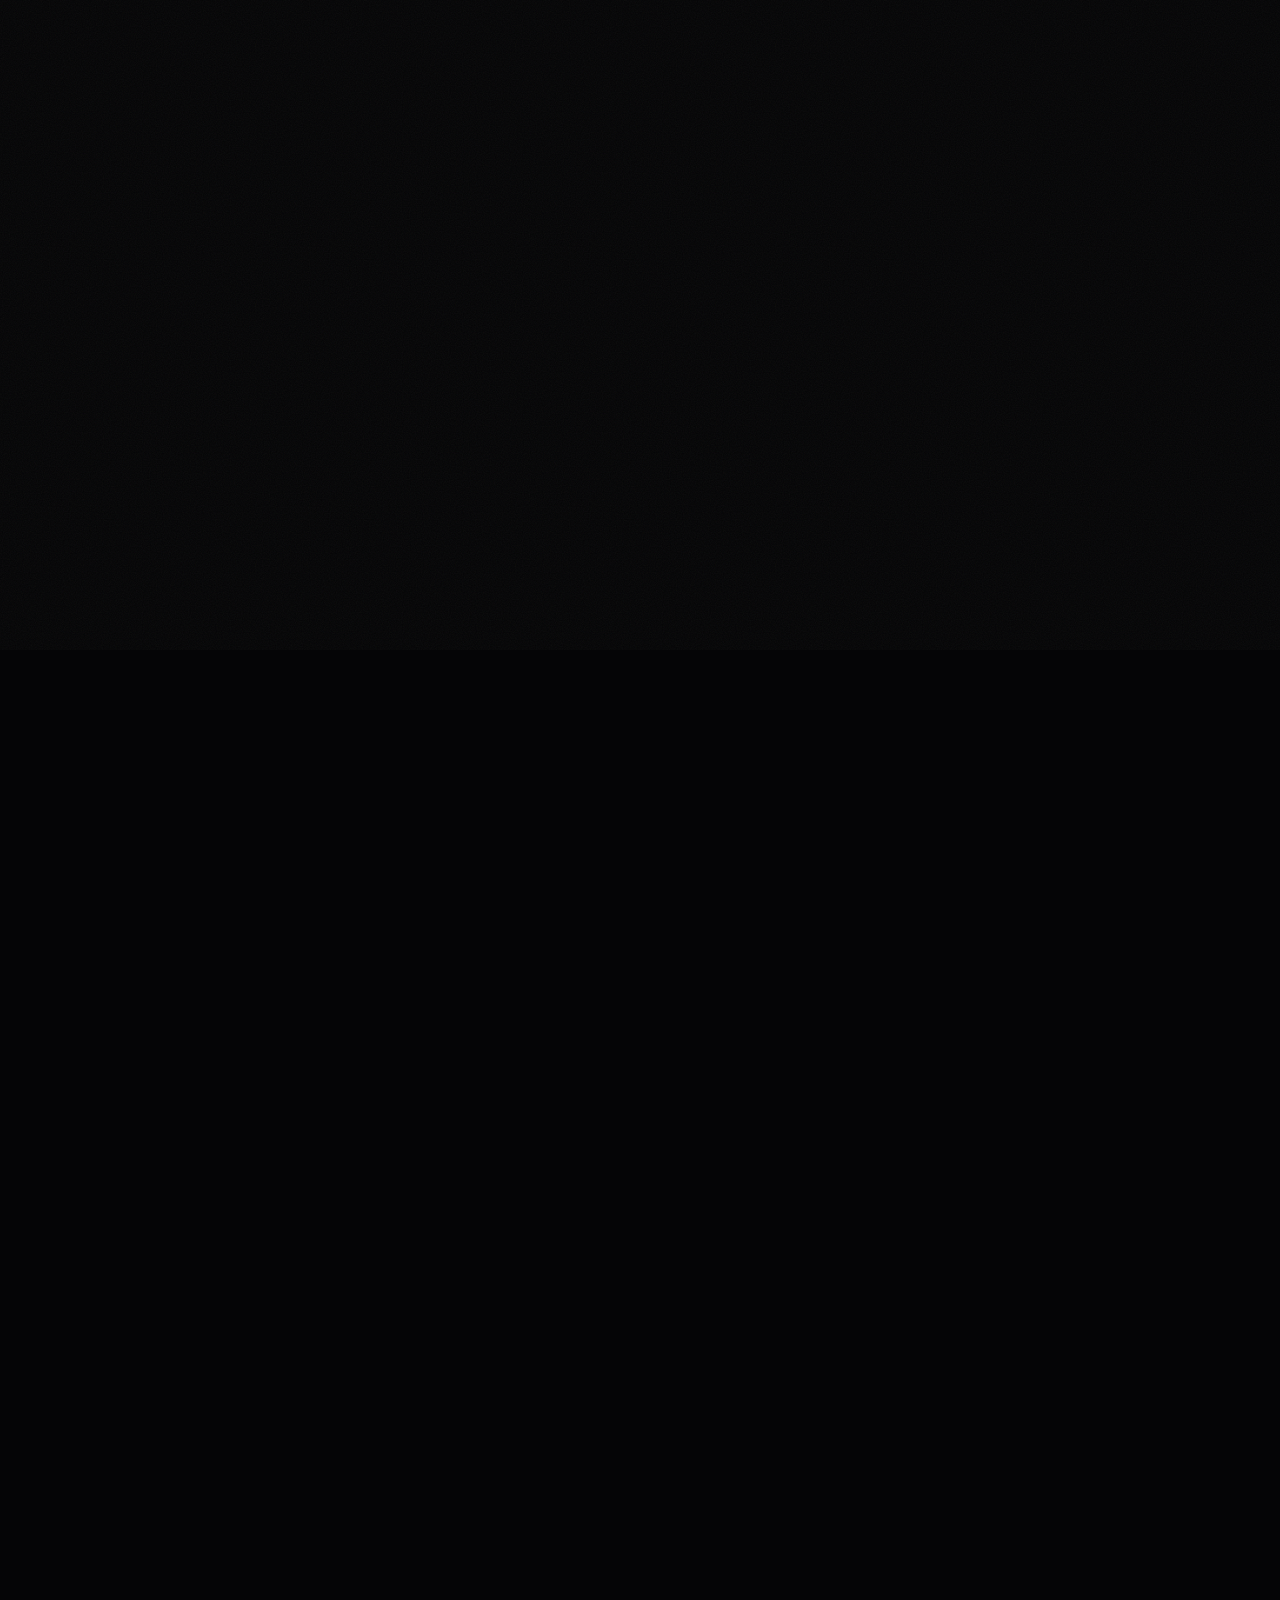
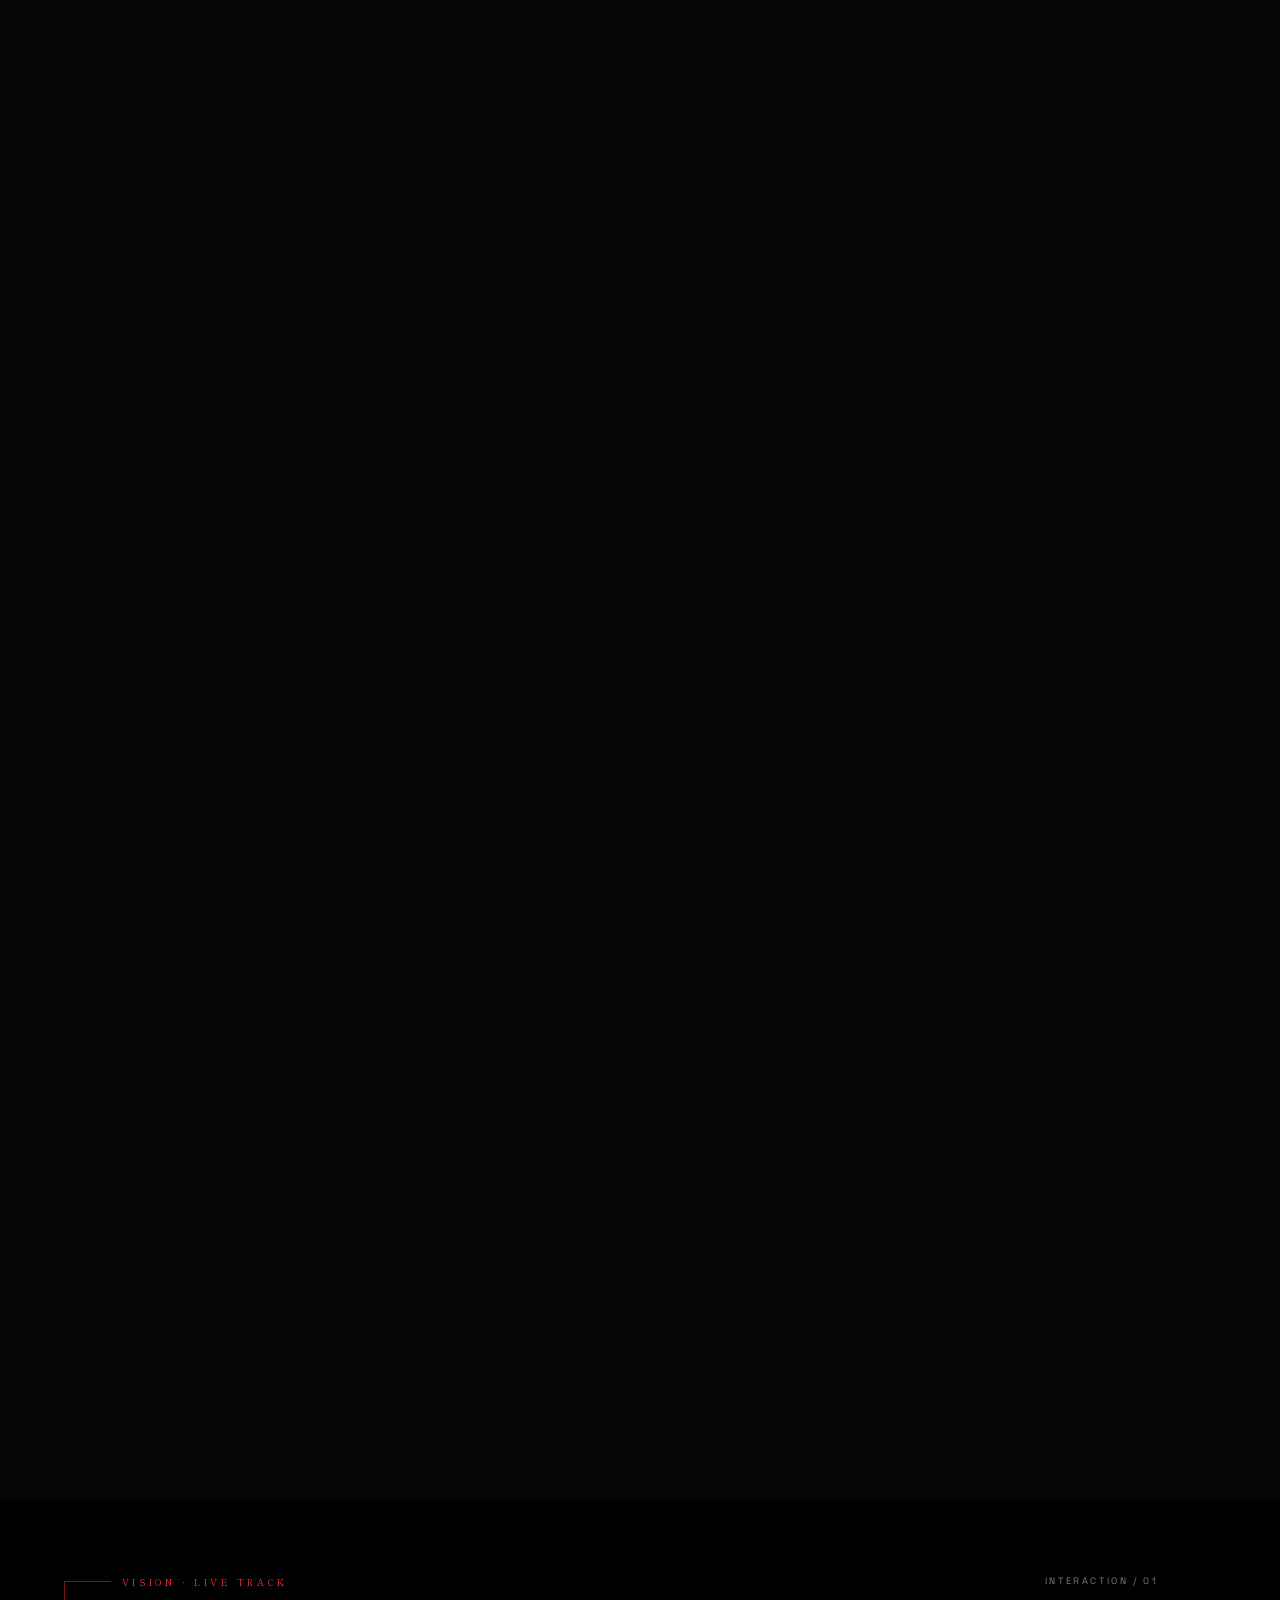
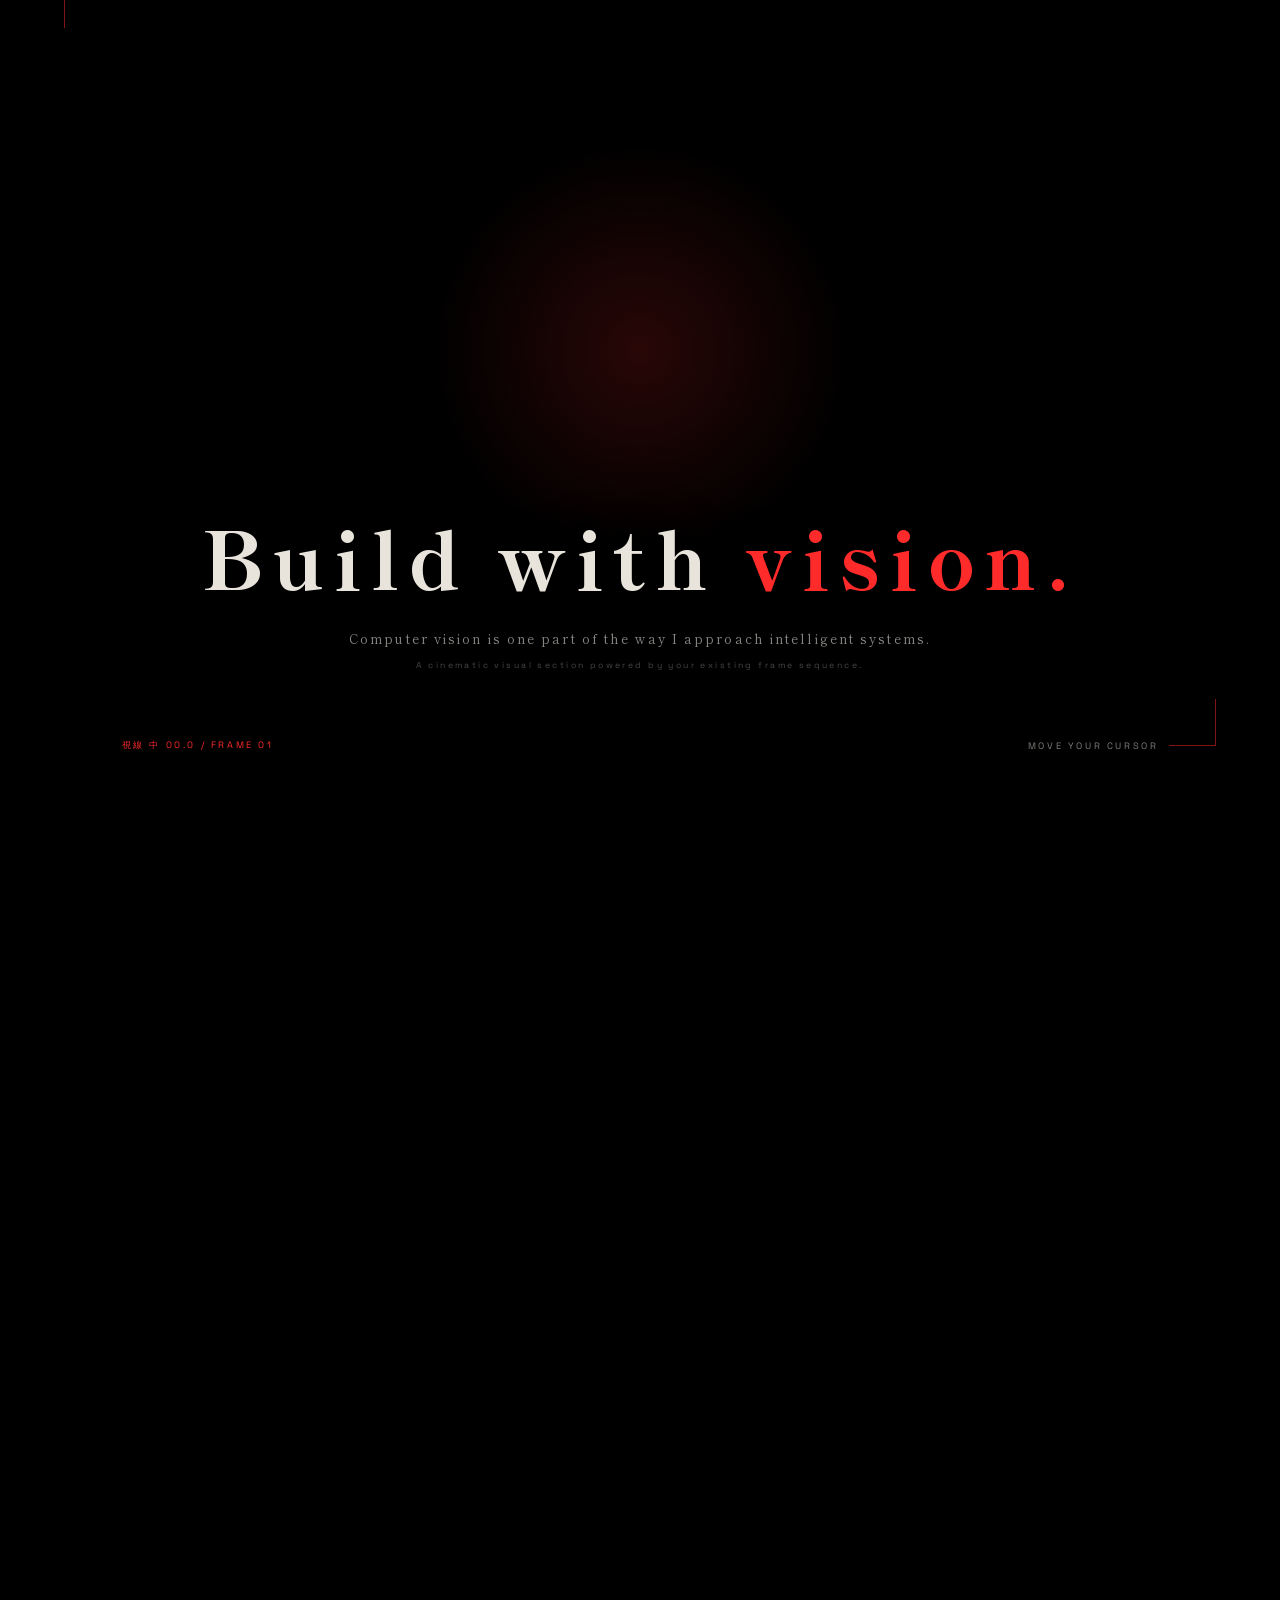
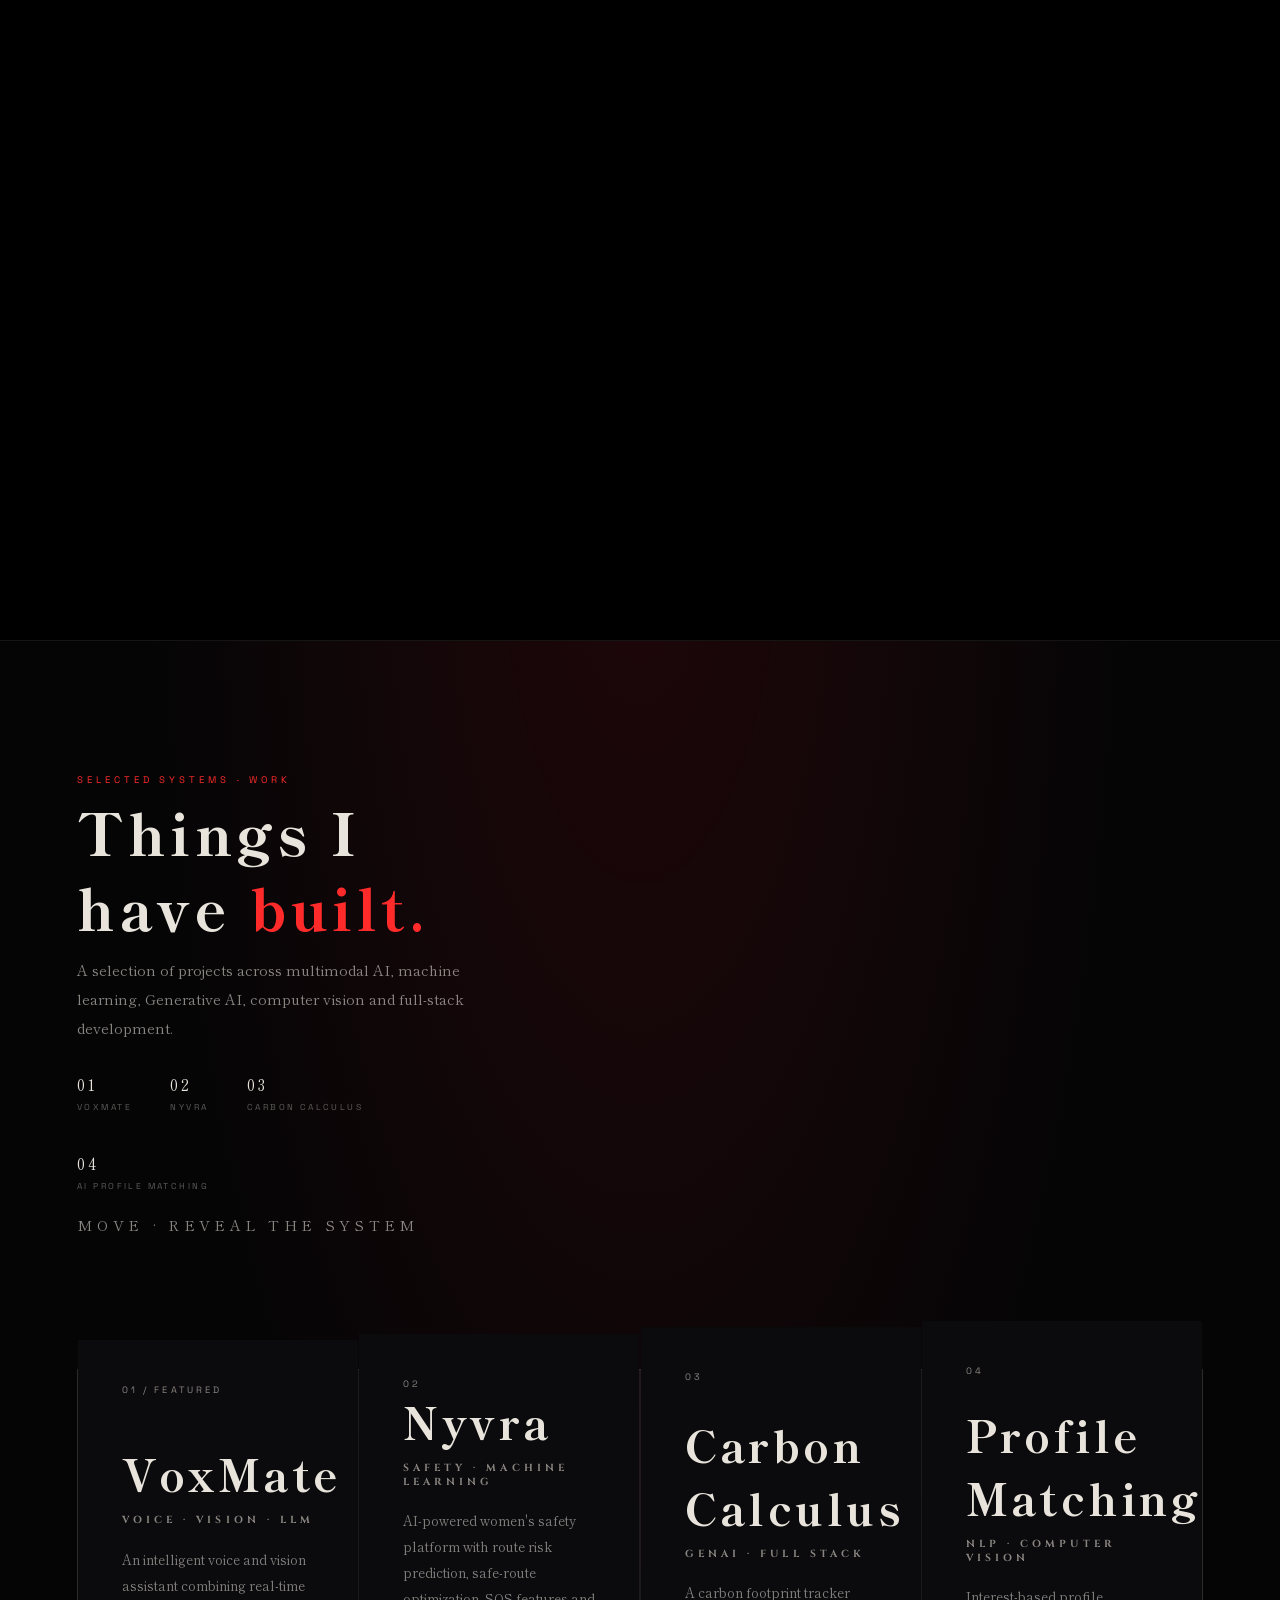
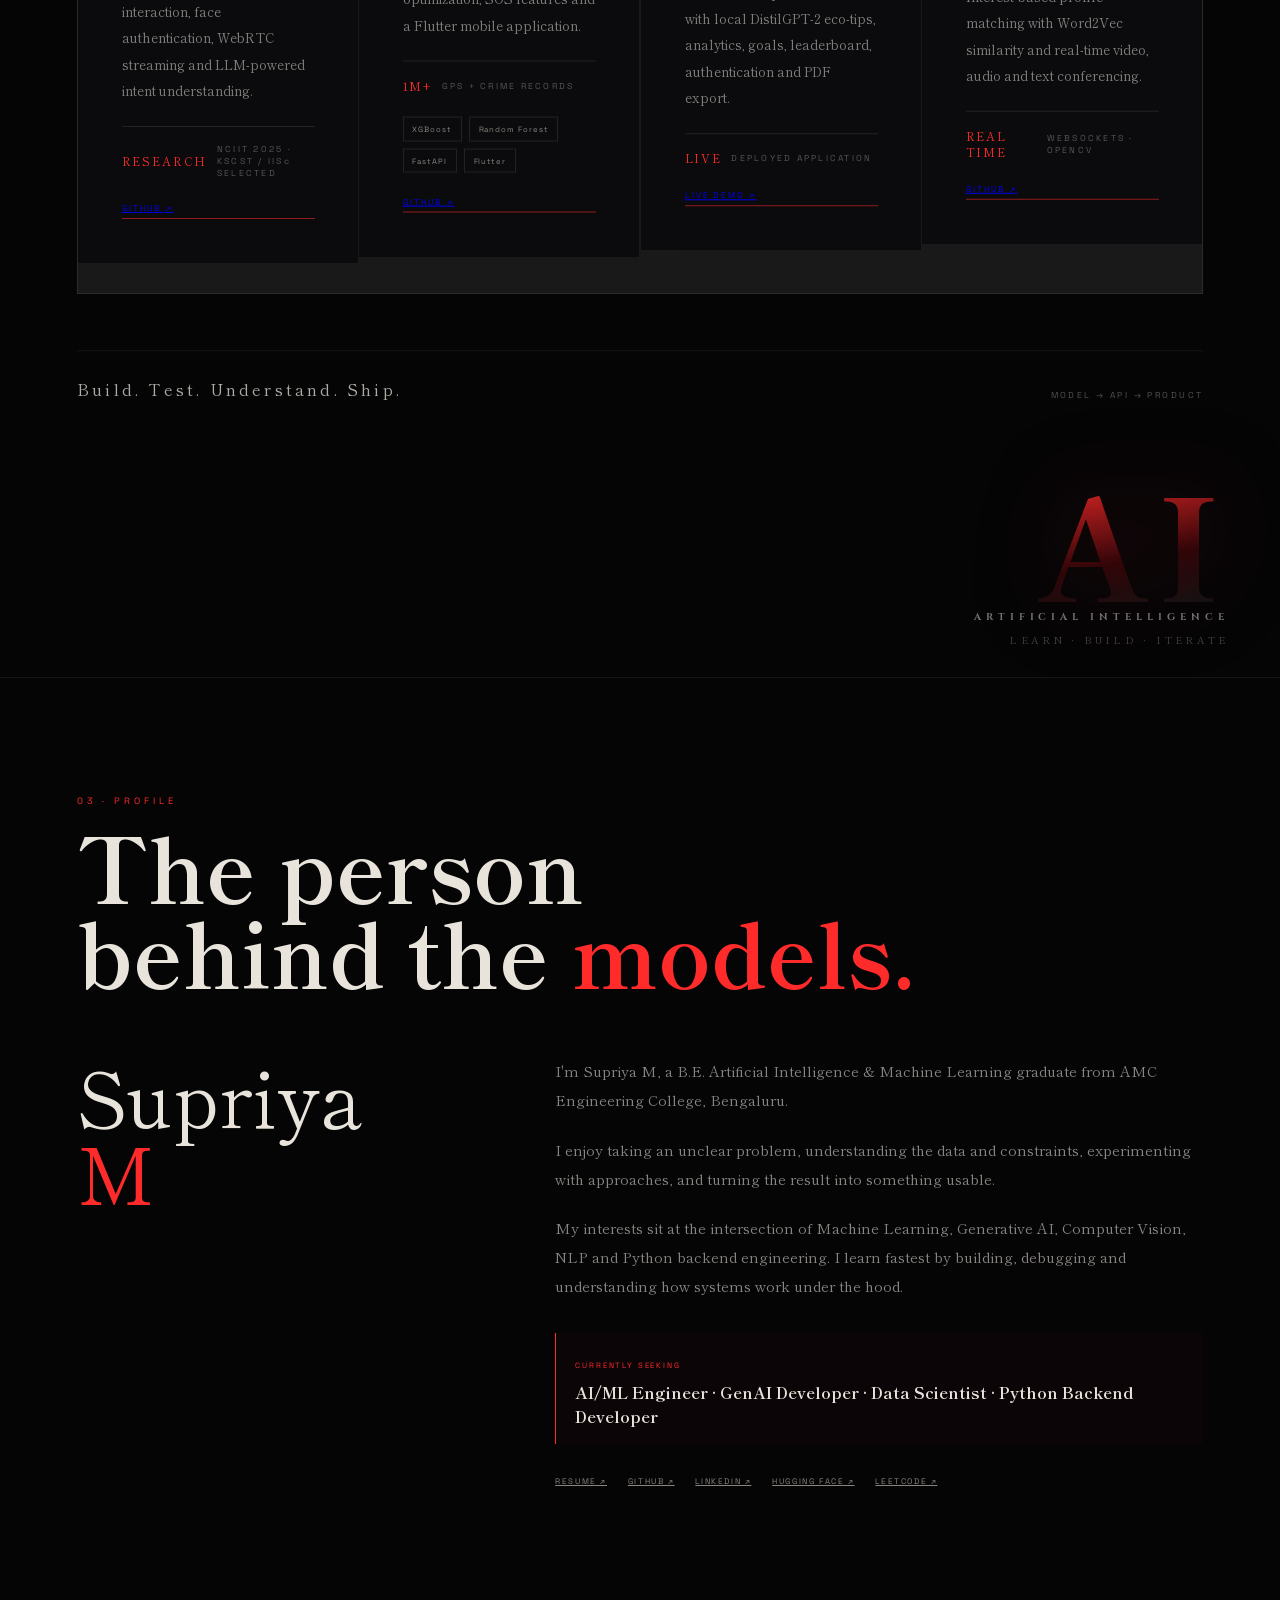
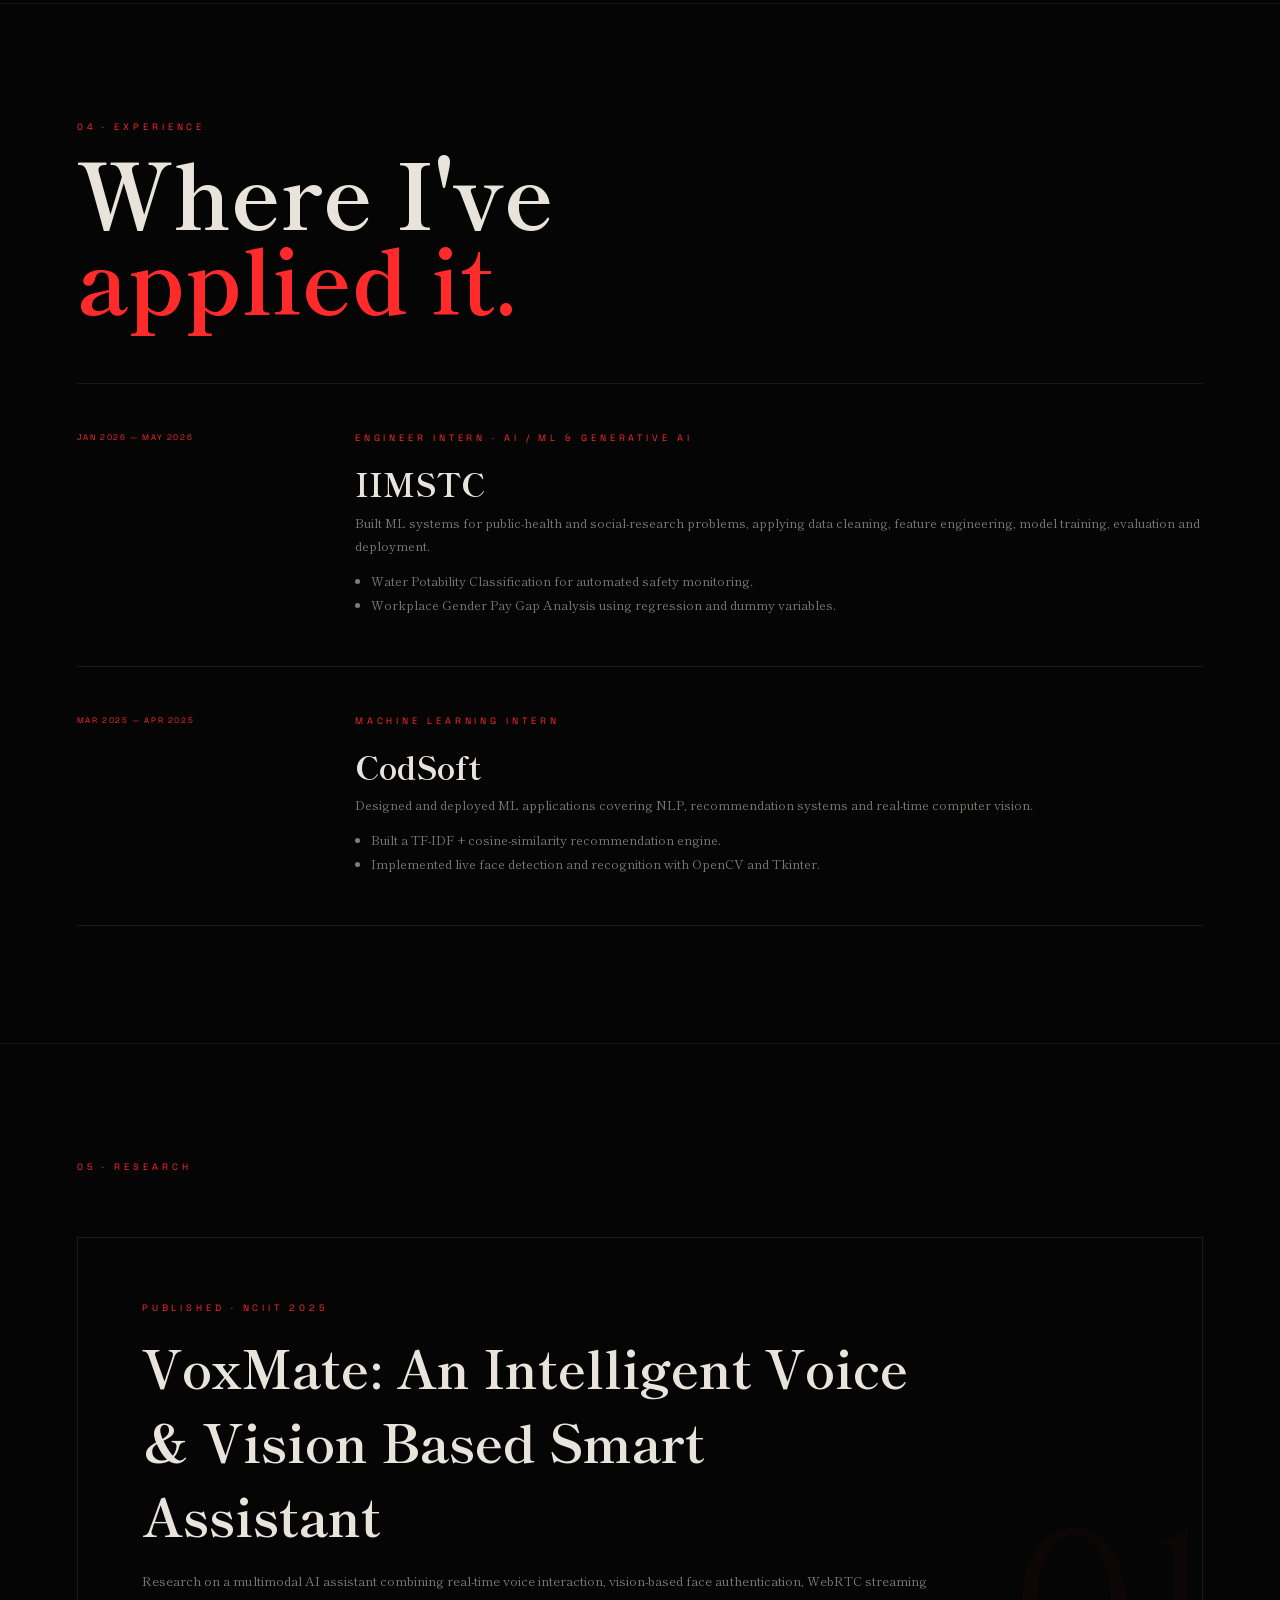
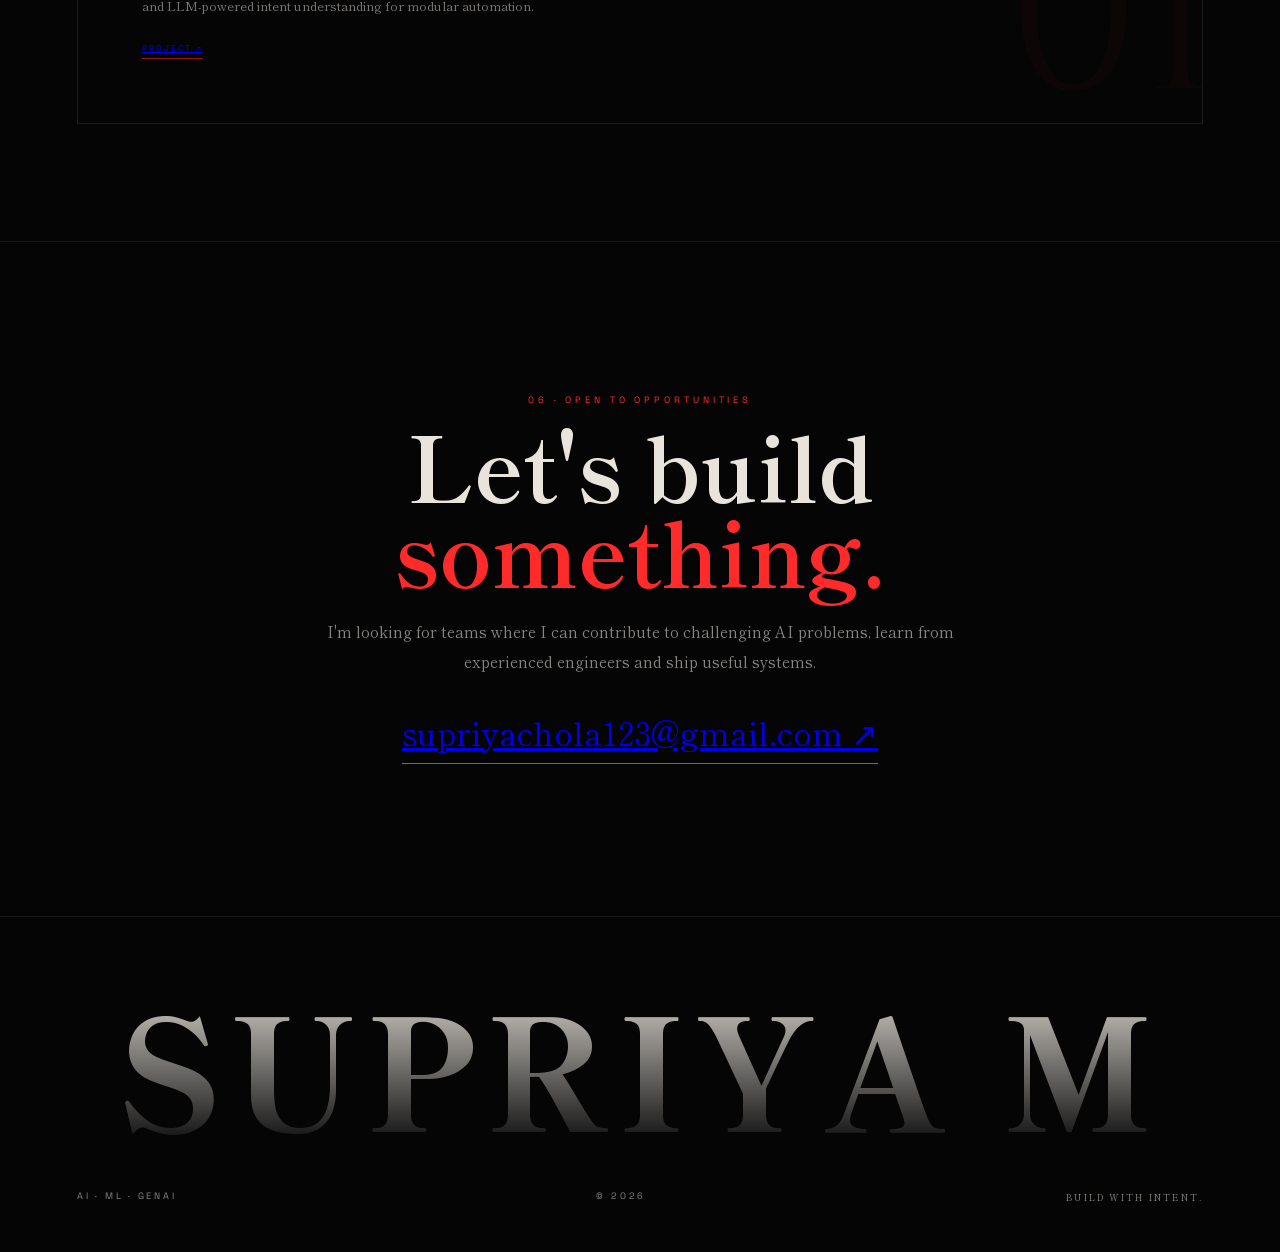
==== commit b431fff6: "Refactor index.html for clarity and style updates Updated title and modified various sections for cl" ====
--- a/index.html
+++ b/index.html
@@ -3,7 +3,7 @@
 <head>
   <meta charset="UTF-8" />
   <meta name="viewport" content="width=device-width, initial-scale=1" />
-  <title>Supriya M - AI/ML Engineer & GenAI Developer</title>
+  <title>Supriya M — AI/ML Engineer & GenAI Developer</title>
   <meta name="description" content="Supriya M — AI/ML Engineer and Generative AI Developer building intelligent systems with Python, Machine Learning, GenAI, Computer Vision and NLP." />
   <link rel="preconnect" href="https://fonts.googleapis.com">
   <link rel="preconnect" href="https://fonts.gstatic.com" crossorigin>
@@ -28,19 +28,14 @@
     .portfolio-card p{font-family:var(--serif);font-size:.8rem;line-height:2;color:rgba(232,228,220,.54);margin-top:1.2rem}
     .portfolio-tags{display:flex;flex-wrap:wrap;gap:.45rem;margin-top:1.4rem}
     .portfolio-tags span{font-family:var(--mono);font-size:.48rem;letter-spacing:.12em;color:var(--smoke);border:1px solid rgba(232,228,220,.1);padding:.4rem .55rem}
-    .portfolio-link{display:inline-block;margin-top:1.5rem;font-family:var(--mono);font-size:.52rem;letter-spacing:.24em;color:#4f8cff;text-decoration:underline;text-decoration-thickness:1px;text-underline-offset:.28rem;border-bottom:0;padding-bottom:.3rem;transition:color .25s ease,opacity .25s ease}
-    .portfolio-link:hover{color:#8ab4ff;opacity:1}
+    .portfolio-link{display:inline-block;margin-top:1.5rem;font-family:var(--mono);font-size:.52rem;letter-spacing:.24em;border-bottom:1px solid rgba(255,43,43,.55);padding-bottom:.3rem}
+    .portfolio-link:hover{color:var(--blood-hot)}
     .statline{display:flex;gap:1.8rem;flex-wrap:wrap;margin-top:1.4rem}
     .statline strong{display:block;font-family:var(--display);font-size:1.15rem;color:var(--bone)}
     .statline span{font-family:var(--mono);font-size:.48rem;letter-spacing:.14em;color:var(--smoke)}
     .profile-grid{display:grid;grid-template-columns:.75fr 1.25fr;gap:7vw;margin-top:4rem}
     .profile-big{font-family:var(--serif);font-size:clamp(2.8rem,6vw,6rem);line-height:.98}
     .profile-big span{color:var(--blood-hot)}
-    .profile-photo{margin-top:2.8rem;width:min(100%,340px);aspect-ratio:4/5;overflow:hidden;border:1px solid rgba(232,228,220,.12);position:relative;background:linear-gradient(145deg,rgba(192,18,31,.08),rgba(255,255,255,.015))}
-    .profile-photo::before{content:'';position:absolute;inset:10px;border:1px solid rgba(255,43,43,.2);pointer-events:none;z-index:2}
-    .profile-photo img{width:100%;height:100%;display:block;object-fit:cover;filter:grayscale(.12) contrast(1.06);}
-    .profile-photo .photo-placeholder{position:absolute;inset:0;display:grid;place-items:center;font-family:var(--mono);font-size:.5rem;letter-spacing:.28em;color:rgba(232,228,220,.35)}
-
     .profile-copy{color:rgba(232,228,220,.58);font-family:var(--serif);font-size:.9rem;line-height:2;margin-bottom:1.3rem}
     .profile-meta{border-left:1px solid var(--blood-hot);padding:1rem 1.2rem;margin-top:2rem;background:rgba(192,18,31,.035)}
     .profile-meta small{font-family:var(--mono);font-size:.48rem;letter-spacing:.24em;color:var(--blood-hot)}
@@ -65,26 +60,13 @@
       .portfolio-grid,.profile-grid{grid-template-columns:1fr}
       .experience-item{grid-template-columns:1fr;gap:1rem}
     }
-  
-    .resume-actions{display:flex;gap:1rem;flex-wrap:wrap;margin-top:2rem}
-    .resume-btn{display:inline-flex;align-items:center;justify-content:center;gap:.65rem;
-      min-width:190px;padding:.9rem 1.2rem;border:1px solid rgba(255,43,43,.55);
-      color:var(--bone);font-family:var(--mono);font-size:.52rem;letter-spacing:.22em;
-      text-transform:uppercase;background:rgba(192,18,31,.05);transition:all .35s var(--ease)}
-    .resume-btn:hover{background:var(--blood);border-color:var(--blood-hot);color:#fff;transform:translateY(-2px)}
-    .resume-btn--ghost{border-color:rgba(232,228,220,.15);background:transparent}
-    .resume-note{font-family:var(--mono);font-size:.47rem;letter-spacing:.12em;color:var(--smoke);
-      margin-top:1rem;line-height:1.8;max-width:560px}
-    .resume-section{background:var(--ink-2)}
-    .resume-section .portfolio-title{max-width:900px}
-
   </style>
 </head>
 <body>
 
 <div class="loader" id="loader">
   <div class="loader__inner">
-    <div class="">SUPRIYA M</div>
+    <div class="loader__glyph">Supriya M</div>
     <div class="loader__bar"><span id="loaderFill"></span></div>
     <div class="loader__meta">
       <span>INITIALIZING</span>
@@ -124,8 +106,7 @@
     <a href="#eyes" data-jp="01">VISION</a>
     <a href="#jutsu" data-jp="02">WORK</a>
     <a href="#profile" data-jp="03">PROFILE</a>
-    <a href="#resume" data-jp="04">RESUME</a>
-    <a href="#end" data-jp="05">CONTACT</a>
+    <a href="#end" data-jp="04">CONTACT</a>
     <button class="chrome__sound" id="soundToggle" type="button" aria-pressed="false" title="Toggle ambient thunder">
       <span class="chrome__sound-jp">音</span><span class="chrome__sound-state" id="soundState">OFF</span>
     </button>
@@ -150,7 +131,7 @@
     <div class="phase" data-phase="0">
       <h1 class="phase__jp">静寂</h1>
       <p class="phase__en">THE BUILDER</p>
-      <p class="phase__sub">From a blank screen to a working intelligent system that solve problems in the real world..</p>
+      <p class="phase__sub">From a blank screen to a working intelligent system.</p>
     </div>
     <div class="phase" data-phase="1">
       <h2 class="phase__jp">覚醒</h2>
@@ -172,11 +153,10 @@
       <p class="titleblock__kicker">ARTIFICIAL INTELLIGENCE · SOFTWARE</p>
       <h1 class="titleblock__jp">Supriya<span> M</span></h1>
       <p class="titleblock__en">A I / M L &nbsp; E N G I N E E R</p>
-      <div class="resume-actions">
-        <a class="resume-btn" href="/api/resume-download">DOWNLOAD RESUME ↗</a>
-        <a class="resume-btn resume-btn--ghost" href="#jutsu">VIEW PROJECTS ↓</a>
-      </div>
-      <p class="resume-note">PDF download is served through a secure server-side endpoint. Your resume-download notification is sent to the portfolio owner.</p>
+       <div class="hero-actions">
+         <a class="hero-action" href="#jutsu">VIEW WORK ↓</a>
+         <a class="hero-action hero-action--resume" href="Supriya_M_Resume.pdf" download="Supriya_M_Resume.pdf">DOWNLOAD RESUME ↗</a>
+       </div>
     </div>
 
     <canvas id="featherCanvas" class="feathers"></canvas>
@@ -194,9 +174,9 @@
       <div class="eyes__label eyes__label--br">MOVE YOUR CURSOR</div>
     </div>
     <div class="eyes__copy">
-       <h2>See beyond <span>the frame.</span></h2>
-       <p>I build intelligent systems that turn visual data into meaningful decisions and real-world applications.</p>
-       <p class="eyes__note">Computer vision, real-time processing and AI working together to understand what machines see.</p>
+      <h2>Build with <span>vision.</span></h2>
+      <p>Computer vision is one part of the way I approach intelligent systems.</p>
+      <p class="eyes__note">A cinematic visual section powered by your existing frame sequence.</p>
     </div>
   </div>
 </section>
@@ -277,13 +257,7 @@
     <span class="portfolio-kicker">03 · PROFILE</span>
     <h2 class="portfolio-title">The person<br>behind the <span>models.</span></h2>
     <div class="profile-grid">
-      <div>
-        <div class="profile-photo">
-          <img src="assets/supriya.jpeg" alt="Supriya M" onerror="this.style.display='none';this.nextElementSibling.style.display='grid';">
-          <div class="photo-placeholder" style="display:none">YOUR PORTRAIT · ASSET / SUPRIYA.JPG</div>
-        </div>
-        <div class="profile-big">Supriya M<br></div>
-      </div>
+      <div class="profile-big">Supriya<br><span>M</span></div>
       <div>
         <p class="profile-copy">I'm Supriya M, a B.E. Artificial Intelligence & Machine Learning graduate from AMC Engineering College, Bengaluru.</p>
         <p class="profile-copy">I enjoy taking an unclear problem, understanding the data and constraints, experimenting with approaches, and turning the result into something usable.</p>
@@ -293,6 +267,7 @@
           <strong>AI/ML Engineer · GenAI Developer · Data Scientist · Python Backend Developer</strong>
         </div>
         <div class="profile-links">
+           <a href="Supriya_M_Resume.pdf" download="Supriya_M_Resume.pdf">RESUME ↗</a>
           <a href="https://github.com/supriyachola" target="_blank" rel="noopener">GITHUB ↗</a>
           <a href="https://www.linkedin.com/in/supriyachola/" target="_blank" rel="noopener">LINKEDIN ↗</a>
           <a href="https://huggingface.co/supriyachola" target="_blank" rel="noopener">HUGGING FACE ↗</a>
@@ -317,7 +292,6 @@
           <ul>
             <li>Water Potability Classification for automated safety monitoring.</li>
             <li>Workplace Gender Pay Gap Analysis using regression and dummy variables.</li>
-            <li><strong>Nyvra</strong> — AI-powered women’s safety and route-risk prediction application using 10,90,000+ GPS and crime data points. Built the ML pipeline with feature engineering, model evaluation, real-time safety heatmaps, REST APIs, and a Flutter interface, and deployed the model on Hugging Face.</li>
           </ul>
         </div>
       </article>
@@ -349,29 +323,9 @@
   </div>
 </section>
 
-
-<section class="portfolio-section resume-section" id="resume">
-  <div class="portfolio-wrap">
-    <span class="portfolio-kicker">06 · RESUME</span>
-    <h2 class="portfolio-title">The complete<br><span>picture.</span></h2>
-    <p class="portfolio-intro">
-      My resume covers my AI/ML internship, projects, technical skills, education, publication,
-      and research achievements.
-    </p>
-    <div class="resume-actions">
-      <a class="resume-btn" href="/api/resume-download">DOWNLOAD RESUME ↗</a>
-      <a class="resume-btn resume-btn--ghost" href="/Supriya_M_Resume.pdf" target="_blank" rel="noopener">VIEW PDF ↗</a>
-    </div>
-    <p class="resume-note">
-      Resume downloads are tracked only to send a notification to the portfolio owner.
-      The visitor's IP address is not included in the email.
-    </p>
-  </div>
-</section>
-
 <section class="portfolio-section contact-section" id="end">
   <div class="portfolio-wrap">
-    <span class="portfolio-kicker">07 · OPEN TO OPPORTUNITIES</span>
+    <span class="portfolio-kicker">06 · OPEN TO OPPORTUNITIES</span>
     <h2 class="portfolio-title">Let's build<br><span>something.</span></h2>
     <p class="portfolio-intro" style="margin:auto">I'm looking for teams where I can contribute to challenging AI problems, learn from experienced engineers and ship useful systems.</p>
     <a class="contact-email" href="mailto:supriyachola123@gmail.com">supriyachola123@gmail.com ↗</a>
--- a/style.css
+++ b/style.css
@@ -43,7 +43,7 @@
 .loader.done{opacity:0;visibility:hidden}
 .loader__inner{width:min(420px,72vw);text-align:center}
 .loader__glyph{
-  font-family:var(--serif);font-size:clamp(3rem,9vw,5.5rem);
+  font-family:var(--serif);font-size:clamp(3rem,8vw,5.5rem);
   letter-spacing:.22em;color:var(--bone);
   text-shadow:0 0 40px rgba(255,43,43,.35);
   animation:pulseGlyph 2.4s ease-in-out infinite;
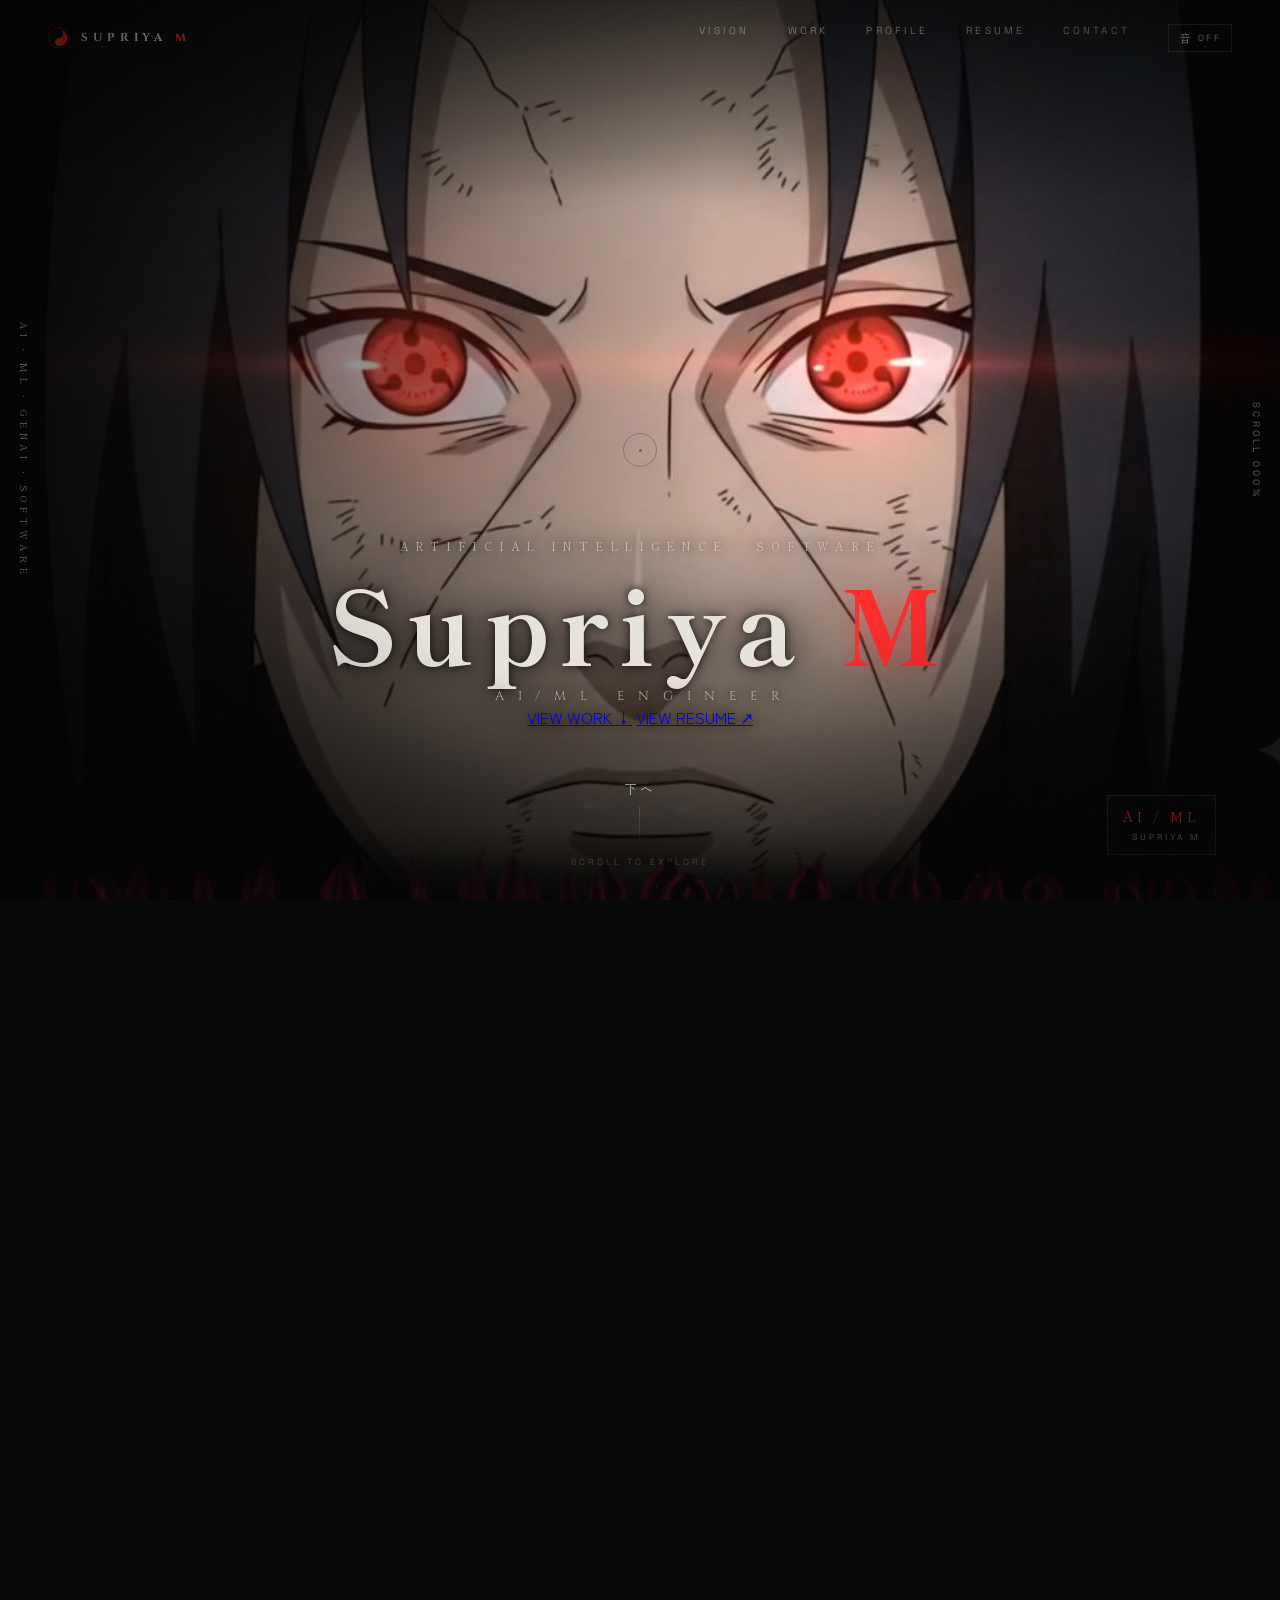
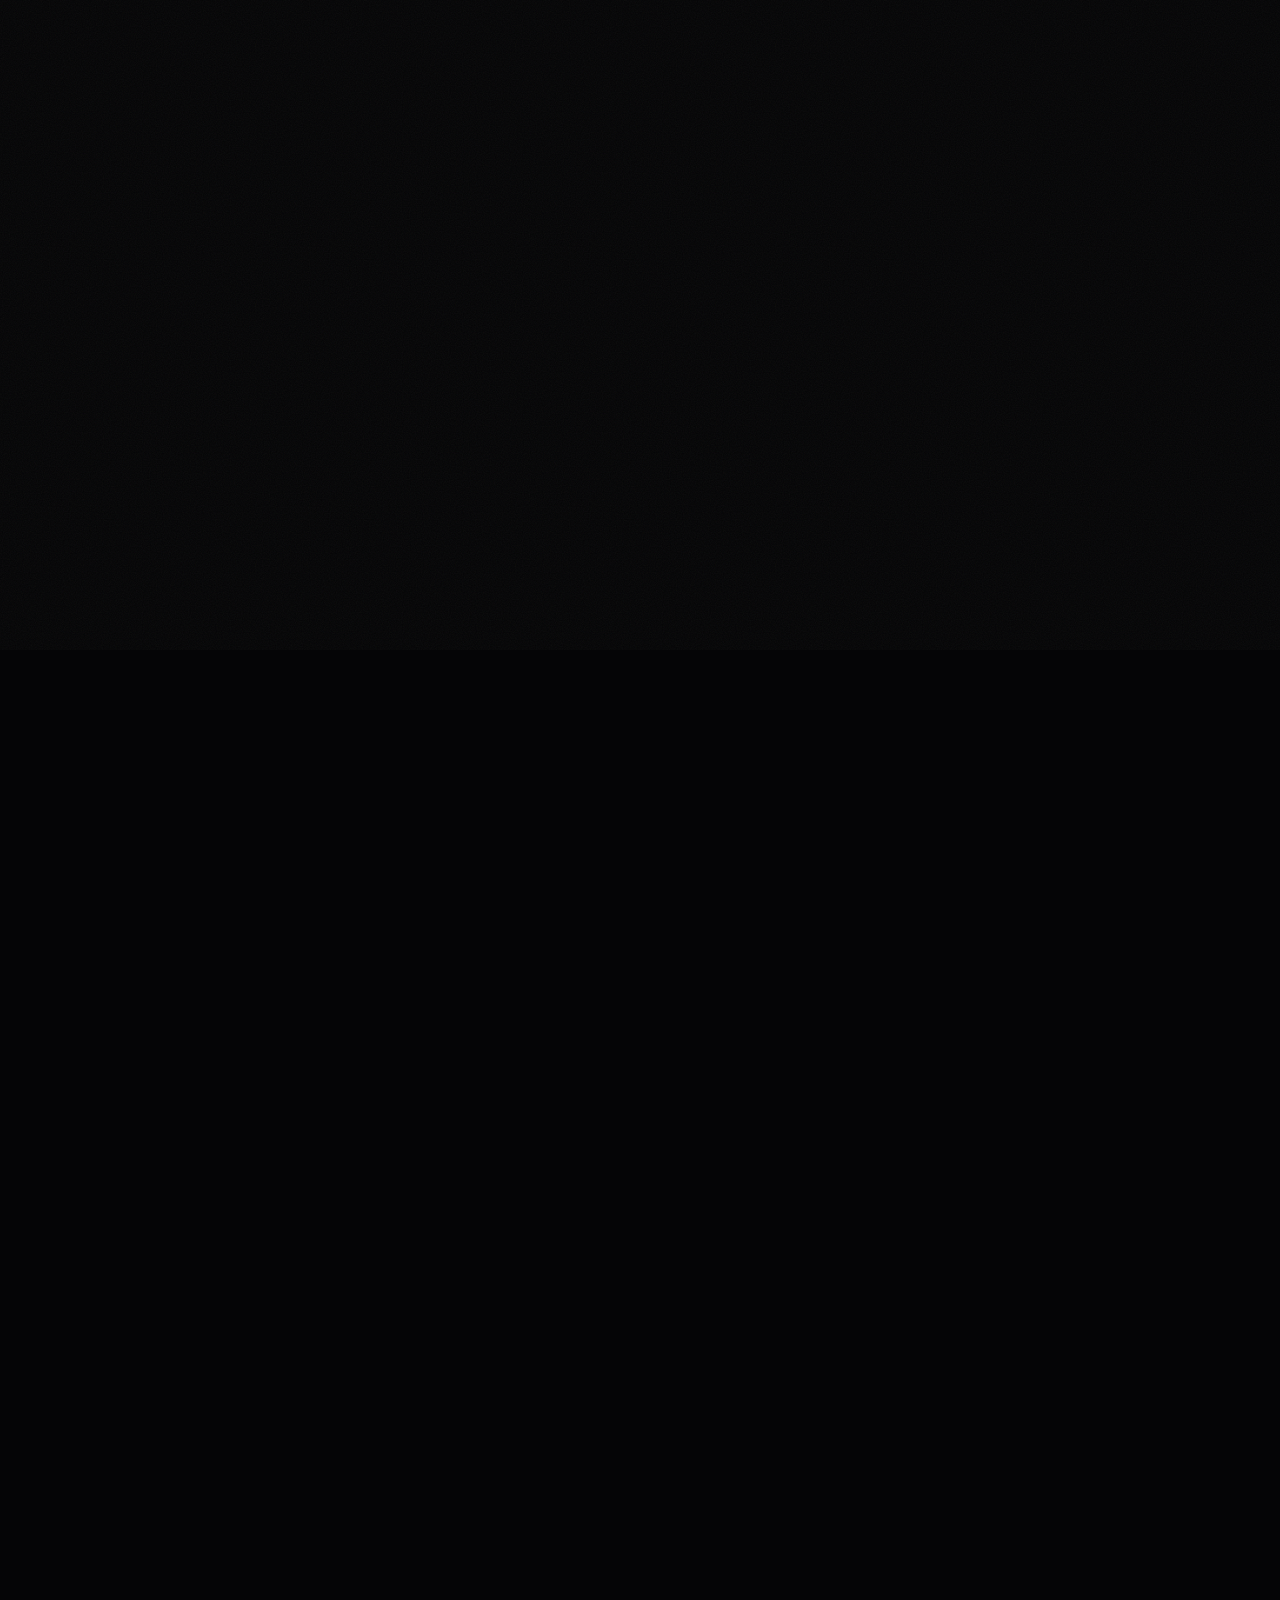
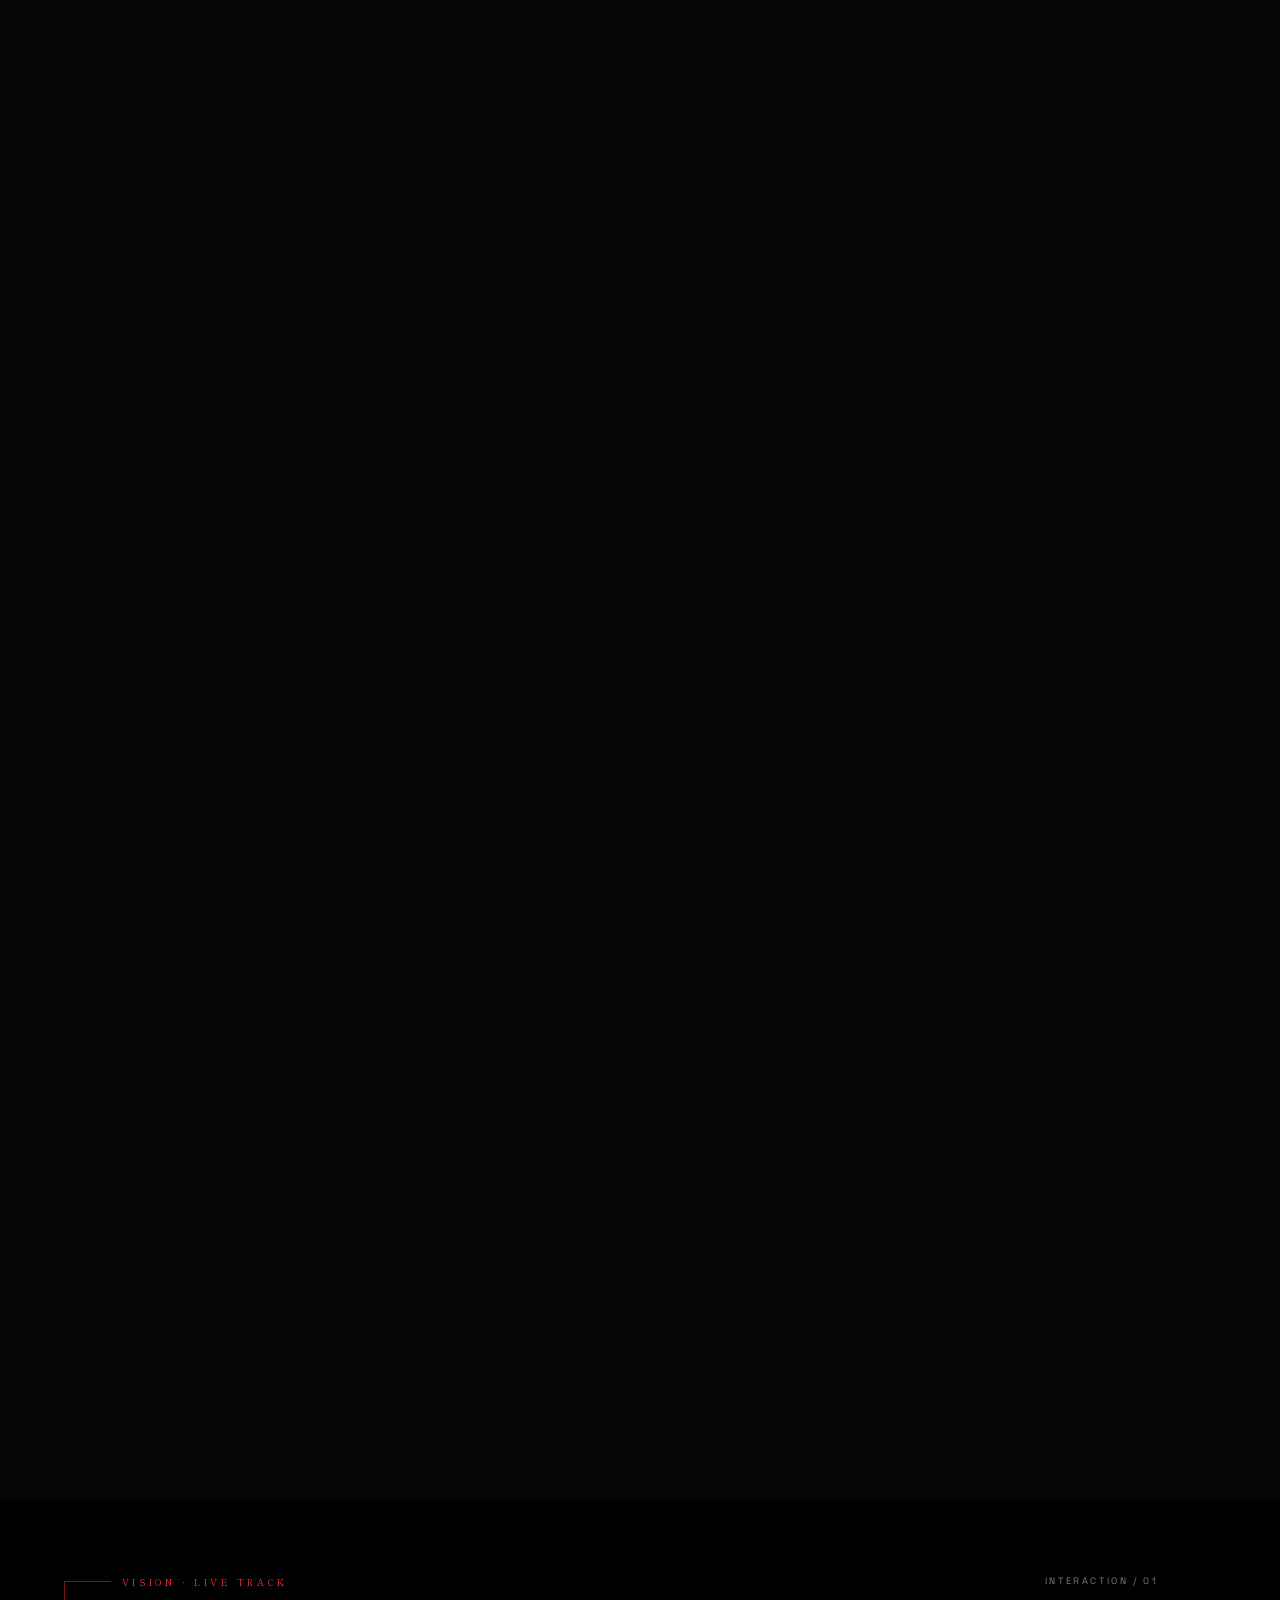
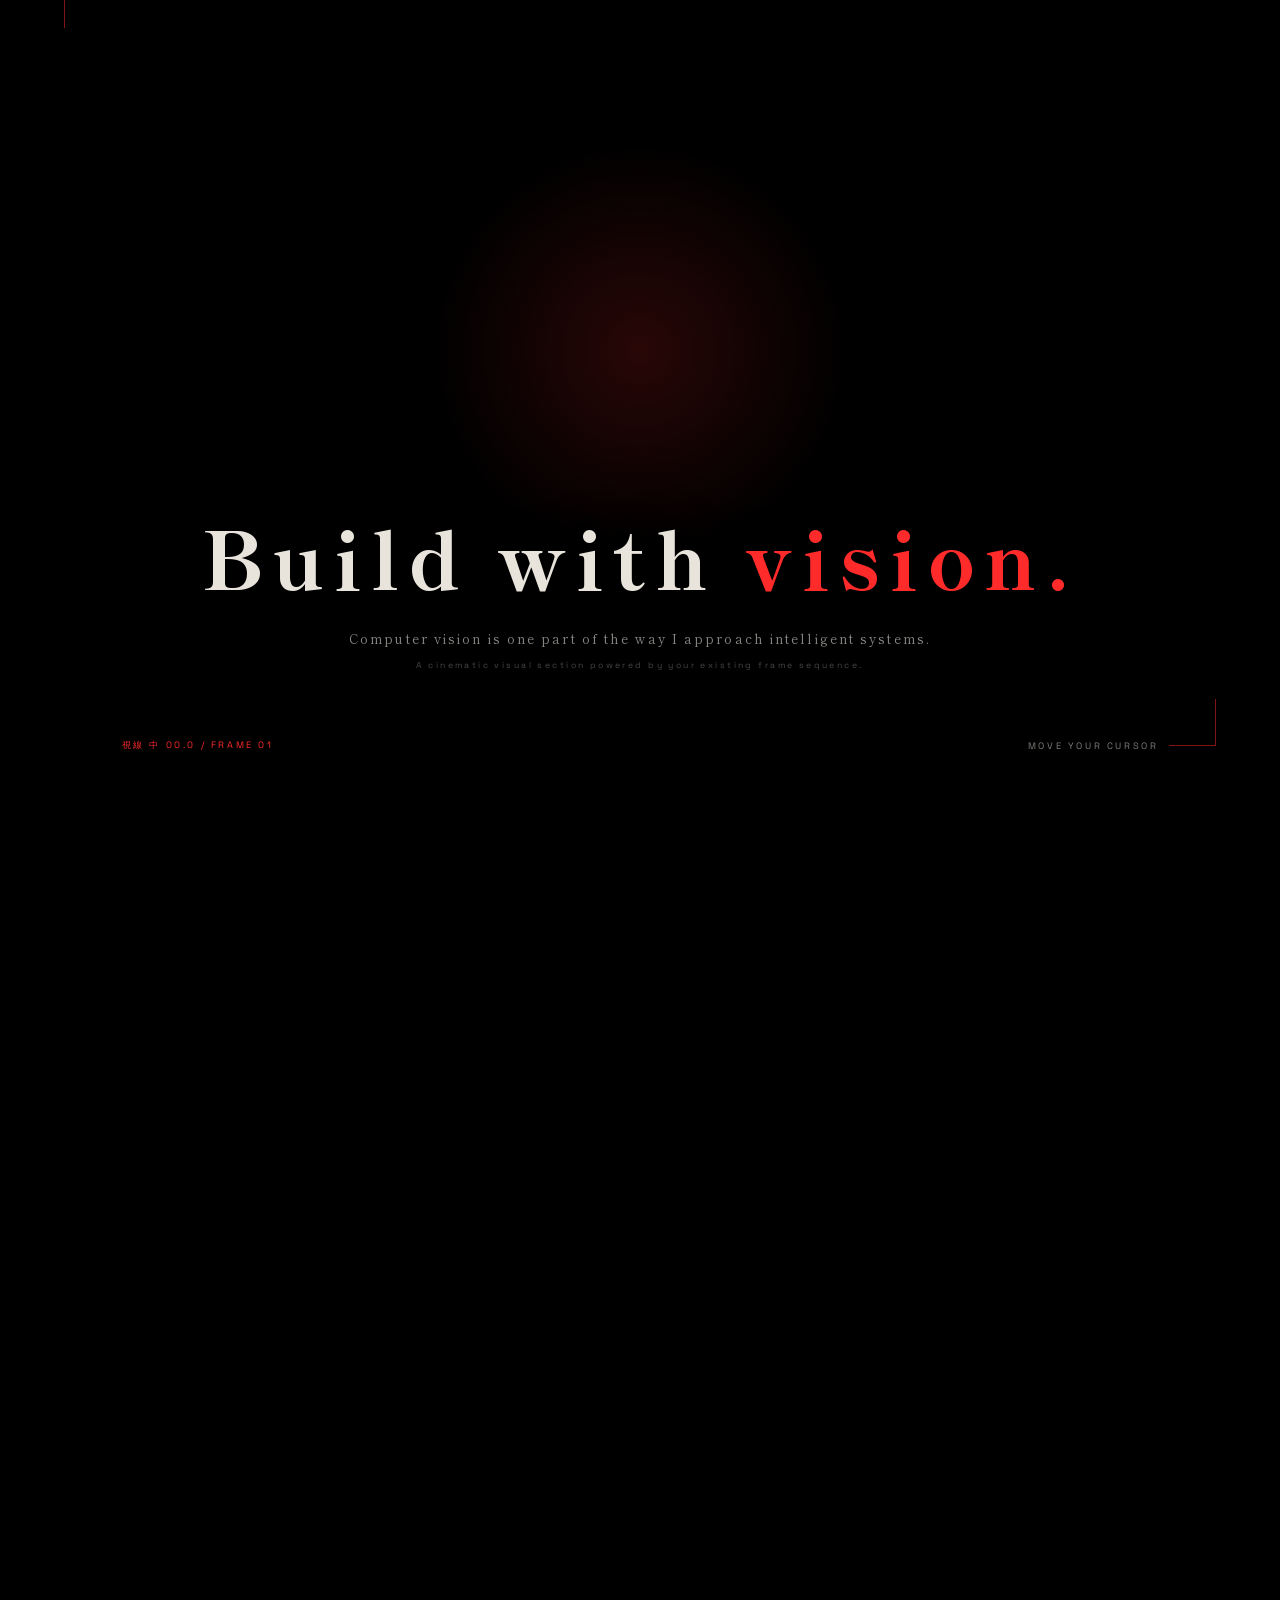
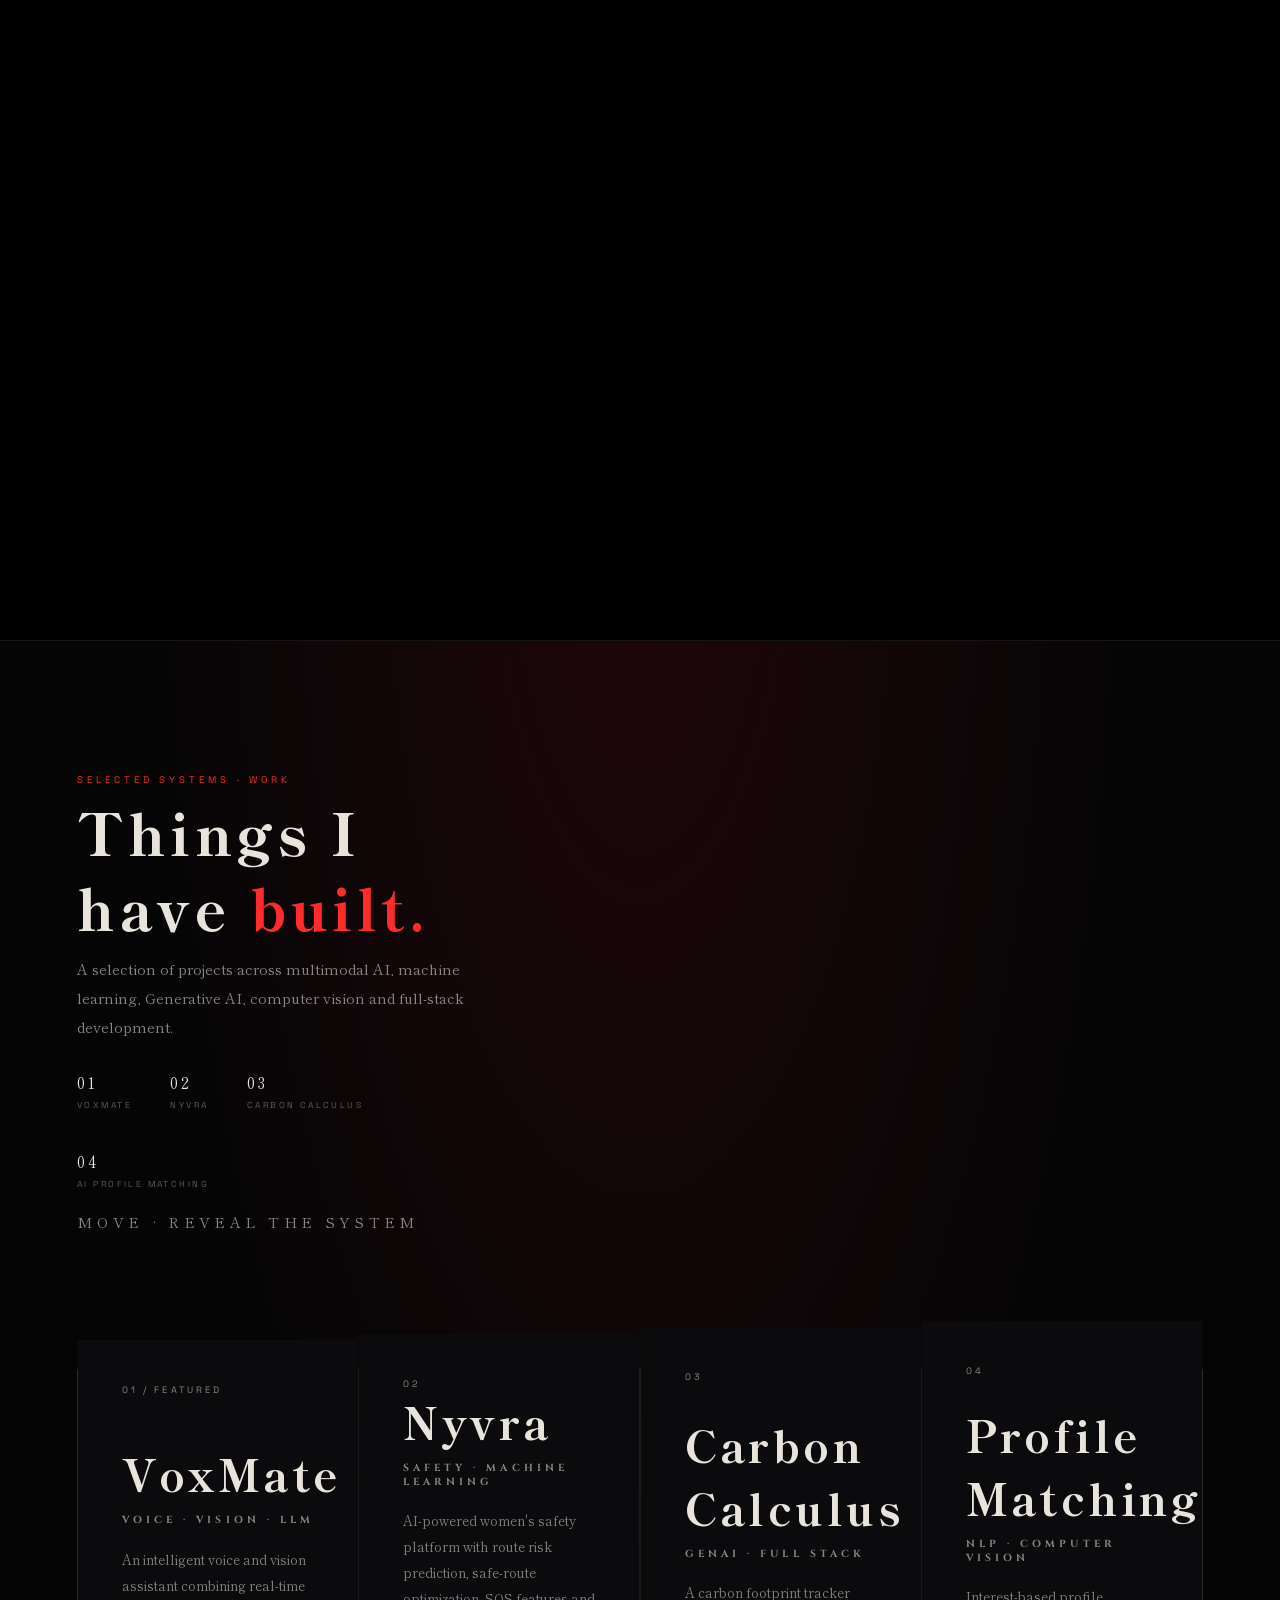
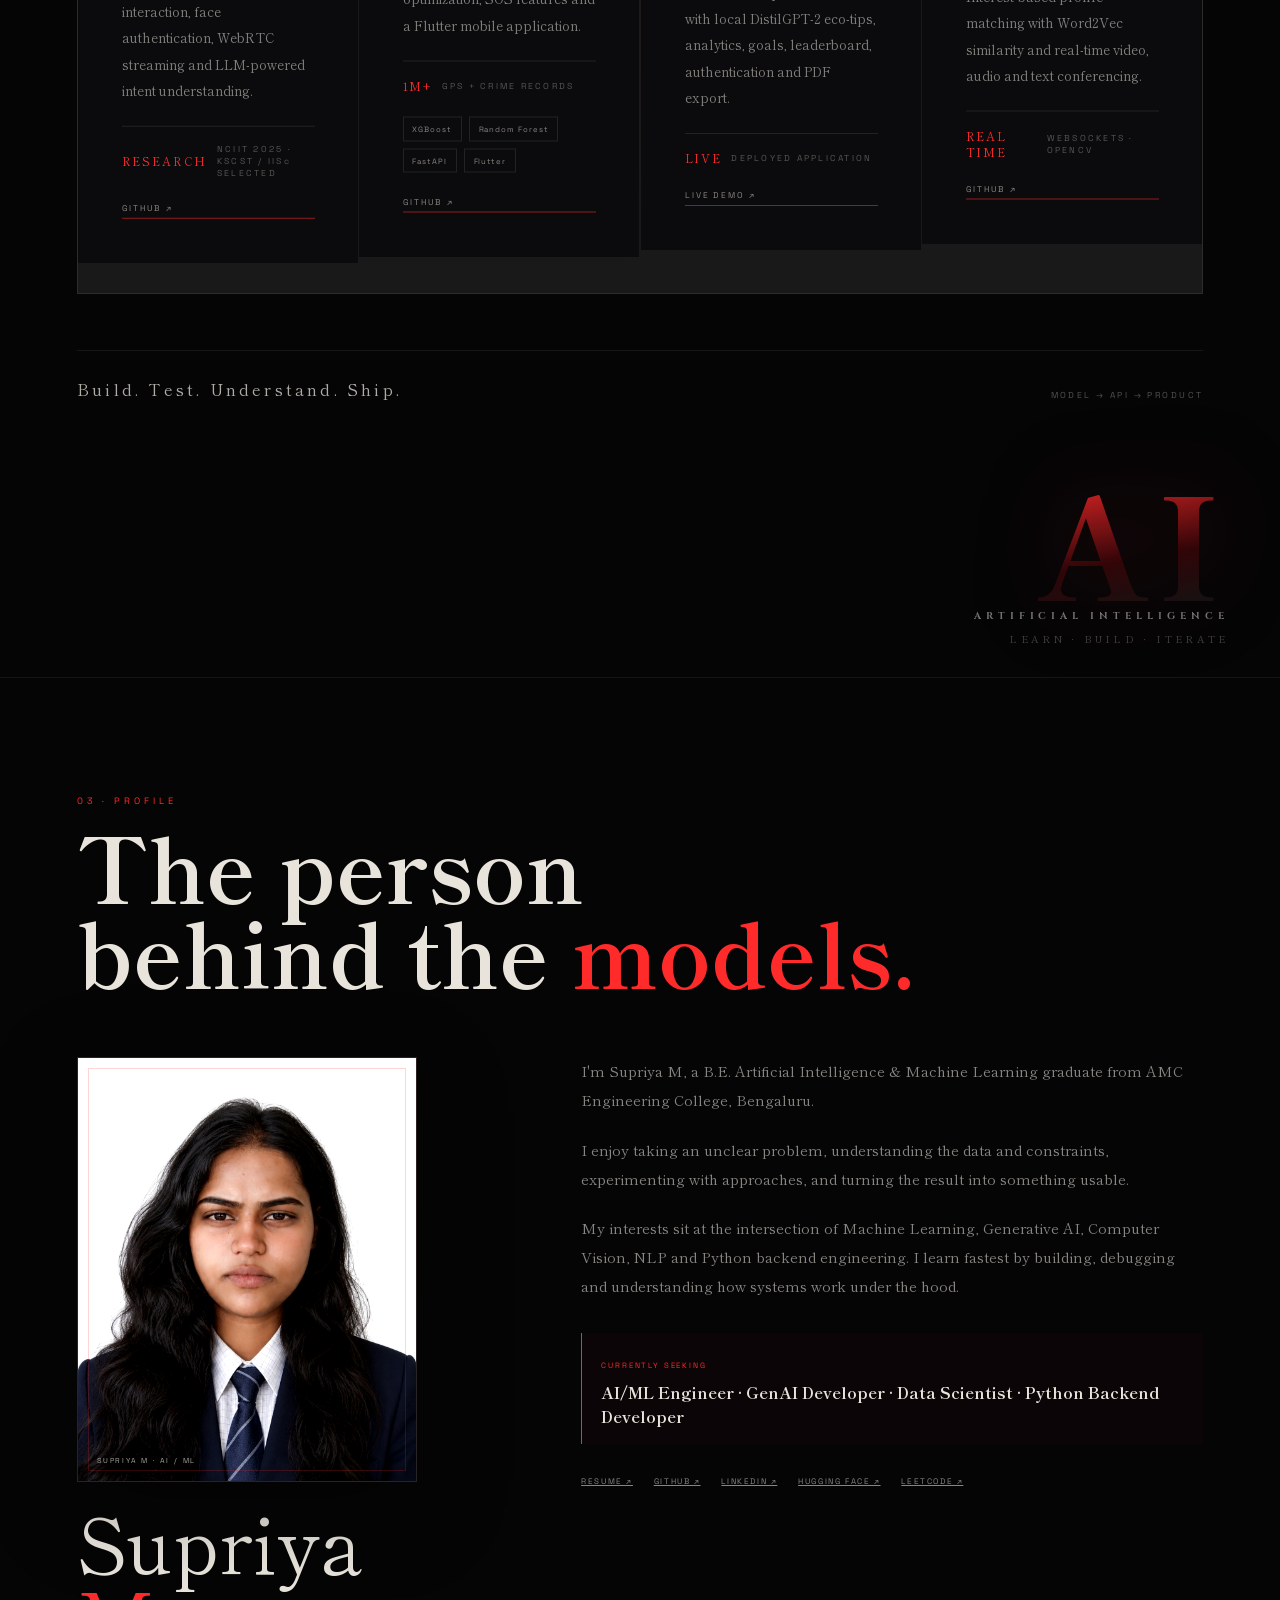
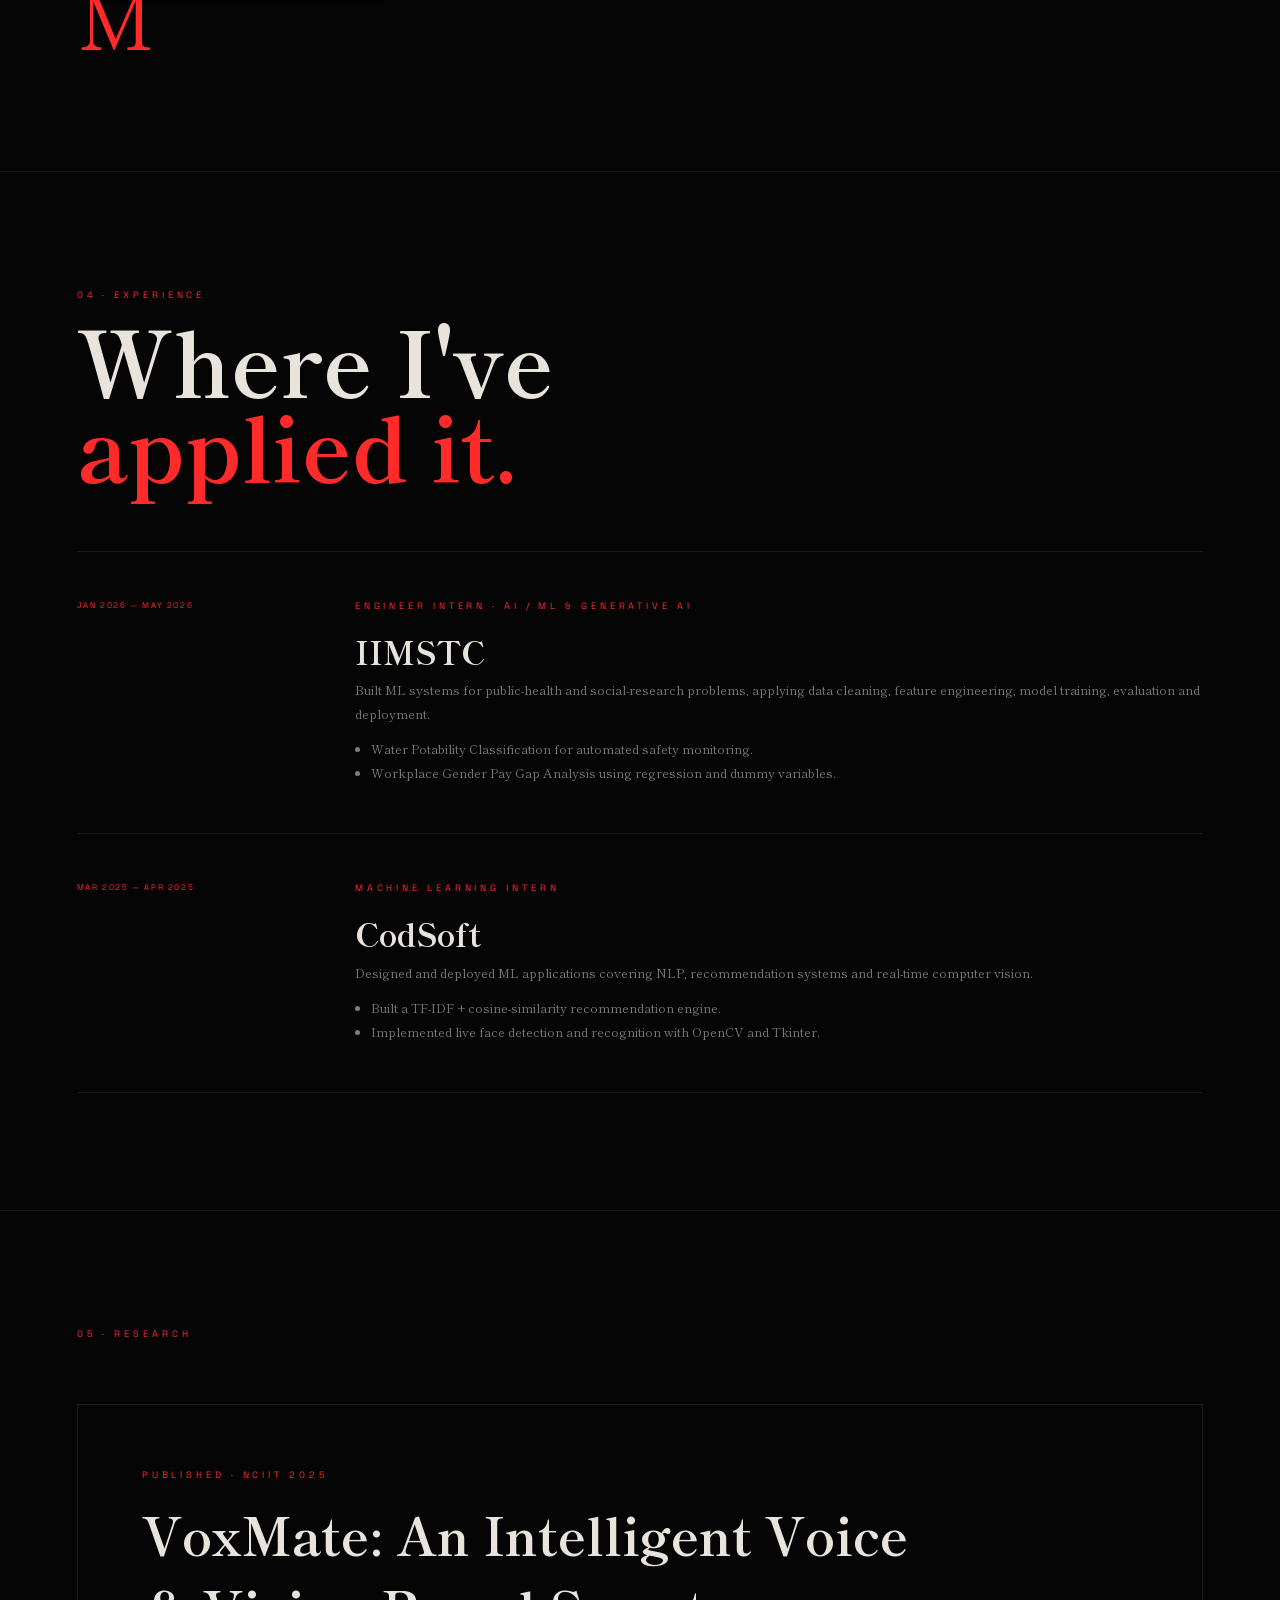
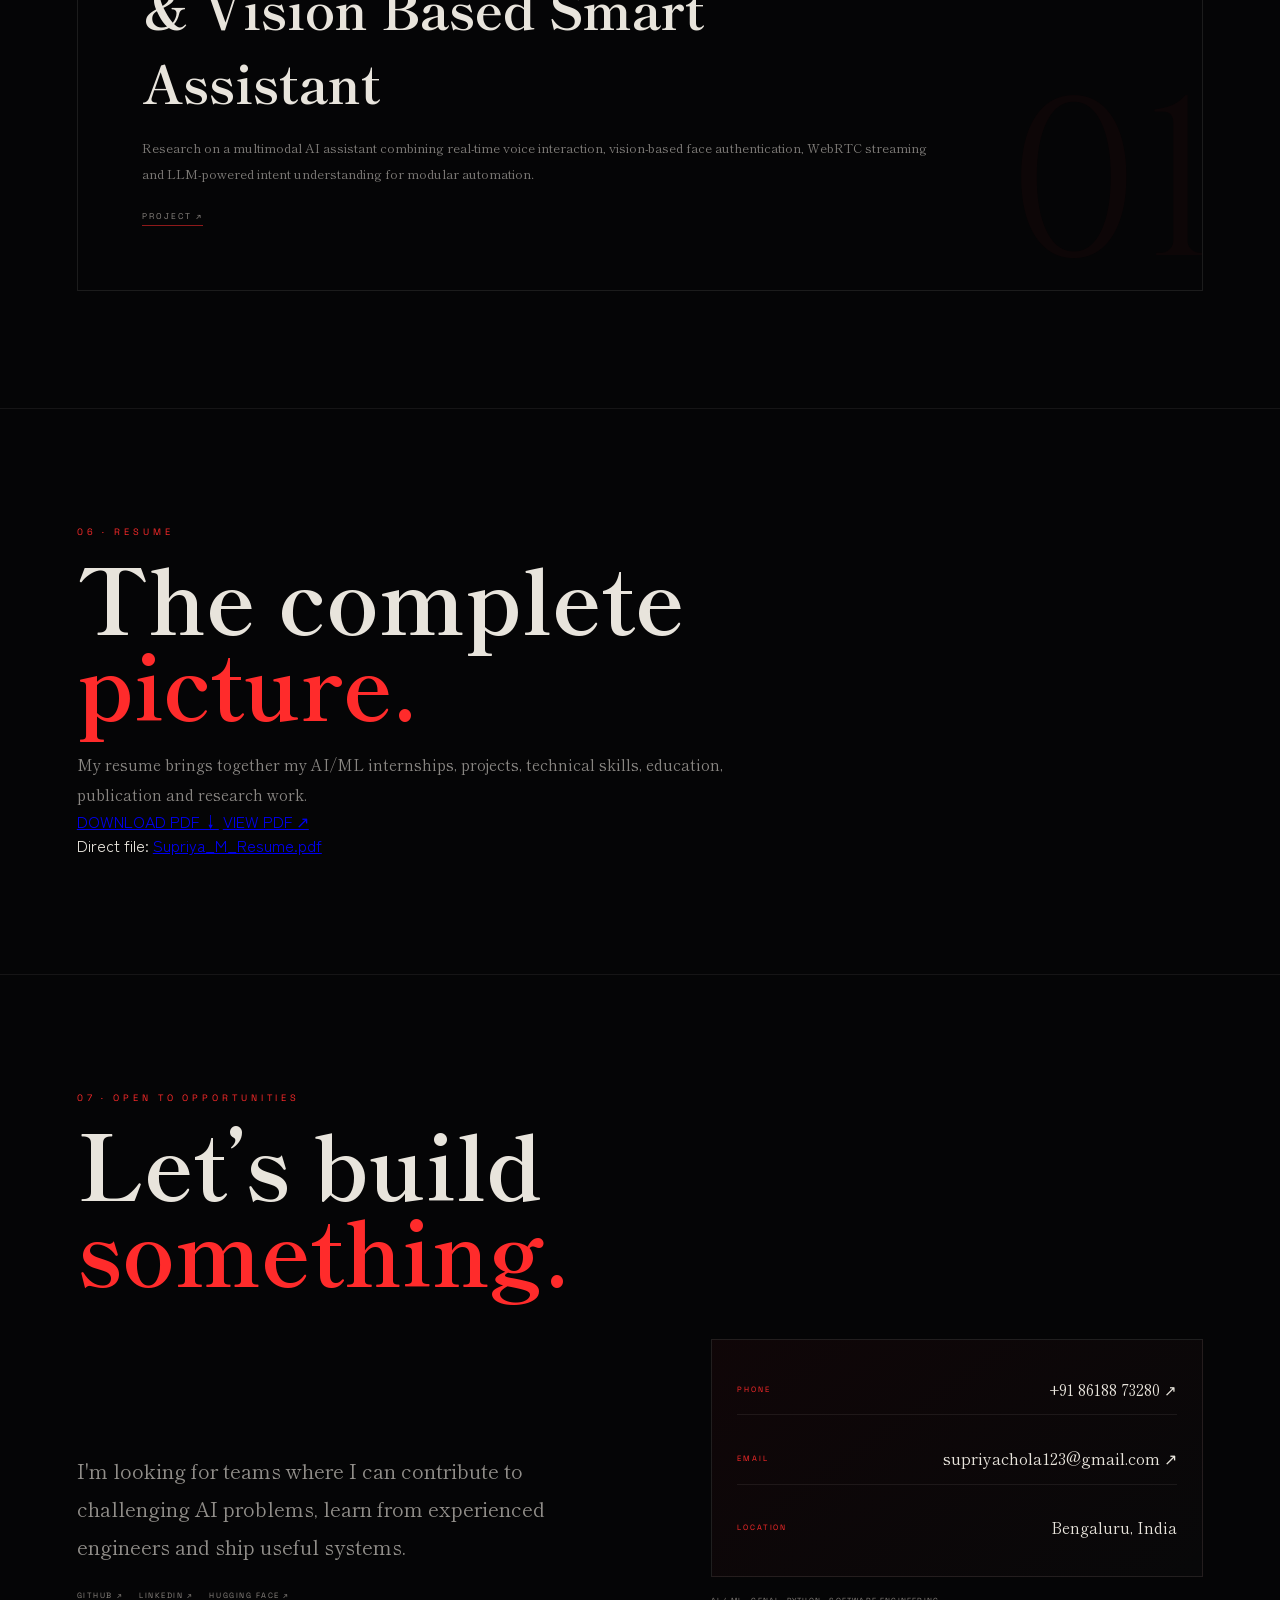
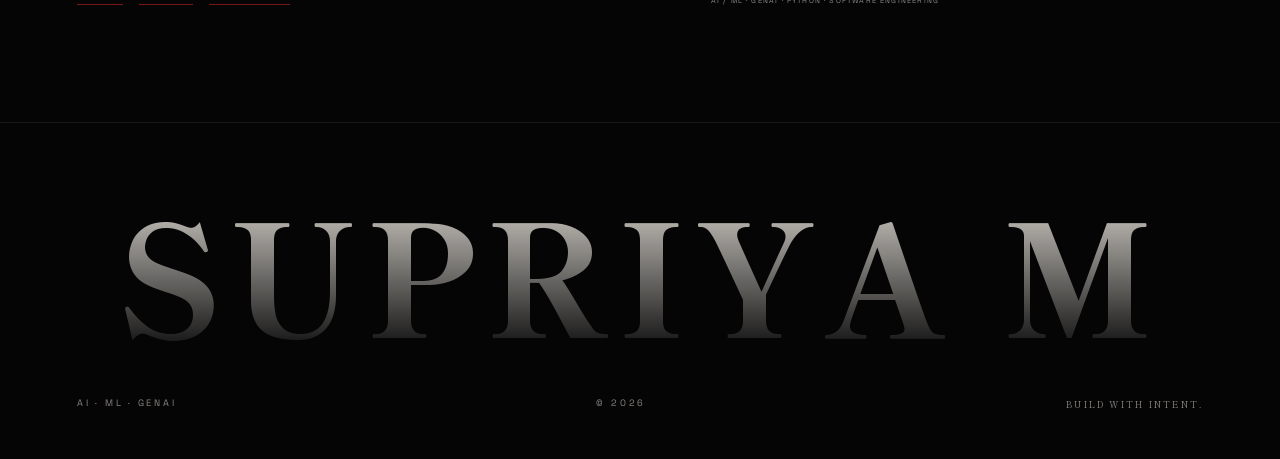
==== commit 84b6e60e: "Update index.html" ====
--- a/index.html
+++ b/index.html
@@ -28,14 +28,20 @@
     .portfolio-card p{font-family:var(--serif);font-size:.8rem;line-height:2;color:rgba(232,228,220,.54);margin-top:1.2rem}
     .portfolio-tags{display:flex;flex-wrap:wrap;gap:.45rem;margin-top:1.4rem}
     .portfolio-tags span{font-family:var(--mono);font-size:.48rem;letter-spacing:.12em;color:var(--smoke);border:1px solid rgba(232,228,220,.1);padding:.4rem .55rem}
-    .portfolio-link{display:inline-block;margin-top:1.5rem;font-family:var(--mono);font-size:.52rem;letter-spacing:.24em;border-bottom:1px solid rgba(255,43,43,.55);padding-bottom:.3rem}
+    .portfolio-link{display:inline-block;margin-top:1.5rem;font-family:var(--mono);font-size:.52rem;letter-spacing:.24em;color:var(--smoke);text-decoration:none;border-bottom:1px solid rgba(255,43,43,.55);padding-bottom:.3rem;transition:color .25s ease,transform .25s ease}.portfolio-link:hover{color:var(--blood-hot);transform:translateY(-1px)}
     .portfolio-link:hover{color:var(--blood-hot)}
     .statline{display:flex;gap:1.8rem;flex-wrap:wrap;margin-top:1.4rem}
     .statline strong{display:block;font-family:var(--display);font-size:1.15rem;color:var(--bone)}
     .statline span{font-family:var(--mono);font-size:.48rem;letter-spacing:.14em;color:var(--smoke)}
-    .profile-grid{display:grid;grid-template-columns:.75fr 1.25fr;gap:7vw;margin-top:4rem}
-    .profile-big{font-family:var(--serif);font-size:clamp(2.8rem,6vw,6rem);line-height:.98}
+    .profile-grid{display:grid;grid-template-columns:.8fr 1.2fr;gap:7vw;margin-top:4rem;align-items:start}
+    .profile-visual{position:sticky;top:8rem}
+    .profile-photo{width:min(100%,340px);aspect-ratio:4/5;overflow:hidden;border:1px solid rgba(232,228,220,.12);position:relative;background:linear-gradient(145deg,rgba(192,18,31,.08),rgba(255,255,255,.015));box-shadow:0 25px 80px rgba(0,0,0,.35)}
+    .profile-photo::before{content:'';position:absolute;inset:10px;border:1px solid rgba(255,43,43,.2);pointer-events:none;z-index:2}
+    .profile-photo img{width:100%;height:100%;display:block;object-fit:cover;filter:grayscale(.12) contrast(1.06)}
+    .profile-photo::after{content:'SUPRIYA M · AI / ML';position:absolute;left:1.2rem;bottom:1rem;font-family:var(--mono);font-size:.45rem;letter-spacing:.25em;color:rgba(232,228,220,.7);z-index:3;text-shadow:0 2px 12px #000}
+    .profile-big{font-family:var(--serif);font-size:clamp(2.8rem,6vw,6rem);line-height:.98;margin-top:1.3rem}
     .profile-big span{color:var(--blood-hot)}
+    .profile-photo-fallback{position:absolute;inset:0;display:grid;place-items:center;text-align:center;padding:2rem;font-family:var(--mono);font-size:.48rem;letter-spacing:.25em;color:rgba(232,228,220,.32);background:radial-gradient(circle at 50% 35%,rgba(192,18,31,.16),transparent 55%)}
     .profile-copy{color:rgba(232,228,220,.58);font-family:var(--serif);font-size:.9rem;line-height:2;margin-bottom:1.3rem}
     .profile-meta{border-left:1px solid var(--blood-hot);padding:1rem 1.2rem;margin-top:2rem;background:rgba(192,18,31,.035)}
     .profile-meta small{font-family:var(--mono);font-size:.48rem;letter-spacing:.24em;color:var(--blood-hot)}
@@ -53,9 +59,20 @@
     .research-box:after{content:'01';position:absolute;right:-1rem;bottom:-3rem;font-family:var(--display);font-size:14rem;color:rgba(255,43,43,.035)}
     .research-box h3{font-family:var(--serif);font-size:clamp(1.8rem,4vw,3.4rem);max-width:780px;margin:1rem 0}
     .research-box p{font-family:var(--serif);font-size:.8rem;line-height:2;color:rgba(232,228,220,.54);max-width:800px}
-    .contact-section{text-align:center;min-height:75vh;display:grid;place-items:center}
-    .contact-email{display:inline-block;font-family:var(--serif);font-size:clamp(1.2rem,3vw,2rem);margin-top:2rem;border-bottom:1px solid var(--blood-hot);padding-bottom:.5rem}
-    .contact-email:hover{color:var(--blood-hot)}
+    .contact-section{min-height:78vh;display:grid;place-items:center}
+    .contact-layout{display:grid;grid-template-columns:1.05fr .95fr;gap:7vw;align-items:end;margin-top:3rem}
+    .contact-copy{font-family:var(--serif);font-size:clamp(1rem,1.7vw,1.25rem);line-height:1.9;color:rgba(232,228,220,.62);max-width:650px}
+    .contact-card{border:1px solid rgba(232,228,220,.1);background:linear-gradient(145deg,rgba(192,18,31,.055),rgba(255,255,255,.012));padding:1.5rem 1.6rem;display:grid;gap:1rem}
+    .contact-row{display:flex;justify-content:space-between;align-items:center;gap:1rem;padding:.9rem 0;border-bottom:1px solid rgba(232,228,220,.08)}
+    .contact-row:last-child{border-bottom:0}
+    .contact-label{font-family:var(--mono);font-size:.48rem;letter-spacing:.24em;color:var(--blood-hot)}
+    .contact-value{font-family:var(--serif);font-size:.95rem;color:var(--bone);text-decoration:none;text-align:right}
+    .contact-value:hover{color:var(--blood-hot)}
+    .contact-email{font-size:inherit;margin:0;border:0;padding:0}
+    .contact-note{font-family:var(--mono);font-size:.46rem;letter-spacing:.16em;color:var(--smoke);margin-top:1.2rem}
+    .contact-socials{display:flex;gap:1rem;flex-wrap:wrap;margin-top:1.5rem}
+    .contact-socials a{font-family:var(--mono);font-size:.48rem;letter-spacing:.2em;color:var(--smoke);text-decoration:none;border-bottom:1px solid rgba(255,43,43,.45);padding-bottom:.25rem}
+    .contact-socials a:hover{color:var(--blood-hot)}
     @media(max-width:820px){
       .portfolio-grid,.profile-grid{grid-template-columns:1fr}
       .experience-item{grid-template-columns:1fr;gap:1rem}
@@ -66,7 +83,7 @@
 
 <div class="loader" id="loader">
   <div class="loader__inner">
-    <div class="loader__glyph">Supriya M</div>
+    <div class="loader__glyph">SUPRIYA M</div>
     <div class="loader__bar"><span id="loaderFill"></span></div>
     <div class="loader__meta">
       <span>INITIALIZING</span>
@@ -106,7 +123,8 @@
     <a href="#eyes" data-jp="01">VISION</a>
     <a href="#jutsu" data-jp="02">WORK</a>
     <a href="#profile" data-jp="03">PROFILE</a>
-    <a href="#end" data-jp="04">CONTACT</a>
+    <a href="#resume" data-jp="04">RESUME</a>
+    <a href="#end" data-jp="05">CONTACT</a>
     <button class="chrome__sound" id="soundToggle" type="button" aria-pressed="false" title="Toggle ambient thunder">
       <span class="chrome__sound-jp">音</span><span class="chrome__sound-state" id="soundState">OFF</span>
     </button>
@@ -155,7 +173,7 @@
       <p class="titleblock__en">A I / M L &nbsp; E N G I N E E R</p>
        <div class="hero-actions">
          <a class="hero-action" href="#jutsu">VIEW WORK ↓</a>
-         <a class="hero-action hero-action--resume" href="Supriya_M_Resume.pdf" download="Supriya_M_Resume.pdf">DOWNLOAD RESUME ↗</a>
+         <a class="hero-action hero-action--resume" href="#resume">VIEW RESUME ↗</a>
        </div>
     </div>
 
@@ -257,7 +275,13 @@
     <span class="portfolio-kicker">03 · PROFILE</span>
     <h2 class="portfolio-title">The person<br>behind the <span>models.</span></h2>
     <div class="profile-grid">
-      <div class="profile-big">Supriya<br><span>M</span></div>
+      <div class="profile-visual">
+        <div class="profile-photo">
+          <img src="assets/supriya.jpeg" alt="Supriya M" onerror="this.style.display='none';this.nextElementSibling.style.display='grid';">
+          <div class="profile-photo-fallback" style="display:none">ADD YOUR PHOTO<br>assets/supriya.jpeg</div>
+        </div>
+        <div class="profile-big">Supriya<br><span>M</span></div>
+      </div>
       <div>
         <p class="profile-copy">I'm Supriya M, a B.E. Artificial Intelligence & Machine Learning graduate from AMC Engineering College, Bengaluru.</p>
         <p class="profile-copy">I enjoy taking an unclear problem, understanding the data and constraints, experimenting with approaches, and turning the result into something usable.</p>
@@ -323,12 +347,41 @@
   </div>
 </section>
 
+<section class="portfolio-section resume-section" id="resume">
+  <div class="portfolio-wrap">
+    <span class="portfolio-kicker">06 · RESUME</span>
+    <h2 class="portfolio-title">The complete<br><span>picture.</span></h2>
+    <p class="portfolio-intro">My resume brings together my AI/ML internships, projects, technical skills, education, publication and research work.</p>
+    <div class="resume-actions">
+      <a class="resume-btn" href="Supriya_M_Resume.pdf" download="Supriya_M_Resume.pdf">DOWNLOAD PDF ↓</a>
+      <a class="resume-btn resume-btn--ghost" href="Supriya_M_Resume.pdf" target="_blank" rel="noopener">VIEW PDF ↗</a>
+    </div>
+    <p class="resume-direct">Direct file: <a href="Supriya_M_Resume.pdf" target="_blank" rel="noopener">Supriya_M_Resume.pdf</a></p>
+  </div>
+</section>
+
 <section class="portfolio-section contact-section" id="end">
   <div class="portfolio-wrap">
-    <span class="portfolio-kicker">06 · OPEN TO OPPORTUNITIES</span>
-    <h2 class="portfolio-title">Let's build<br><span>something.</span></h2>
-    <p class="portfolio-intro" style="margin:auto">I'm looking for teams where I can contribute to challenging AI problems, learn from experienced engineers and ship useful systems.</p>
-    <a class="contact-email" href="mailto:supriyachola123@gmail.com">supriyachola123@gmail.com ↗</a>
+    <span class="portfolio-kicker">07 · OPEN TO OPPORTUNITIES</span>
+    <h2 class="portfolio-title">Let’s build<br><span>something.</span></h2>
+    <div class="contact-layout">
+      <div>
+        <p class="contact-copy">I'm looking for teams where I can contribute to challenging AI problems, learn from experienced engineers and ship useful systems.</p>
+        <div class="contact-socials">
+          <a href="https://github.com/supriyachola" target="_blank" rel="noopener">GITHUB ↗</a>
+          <a href="https://www.linkedin.com/in/supriyachola/" target="_blank" rel="noopener">LINKEDIN ↗</a>
+          <a href="https://huggingface.co/supriyachola" target="_blank" rel="noopener">HUGGING FACE ↗</a>
+        </div>
+      </div>
+      <div>
+        <div class="contact-card">
+          <div class="contact-row"><span class="contact-label">PHONE</span><a class="contact-value" href="tel:+918618873280">+91 86188 73280 ↗</a></div>
+          <div class="contact-row"><span class="contact-label">EMAIL</span><a class="contact-value contact-email" href="mailto:supriyachola123@gmail.com">supriyachola123@gmail.com ↗</a></div>
+          <div class="contact-row"><span class="contact-label">LOCATION</span><span class="contact-value">Bengaluru, India</span></div>
+        </div>
+        <p class="contact-note">AI / ML · GENAI · PYTHON · SOFTWARE ENGINEERING</p>
+      </div>
+    </div>
   </div>
 </section>
 
